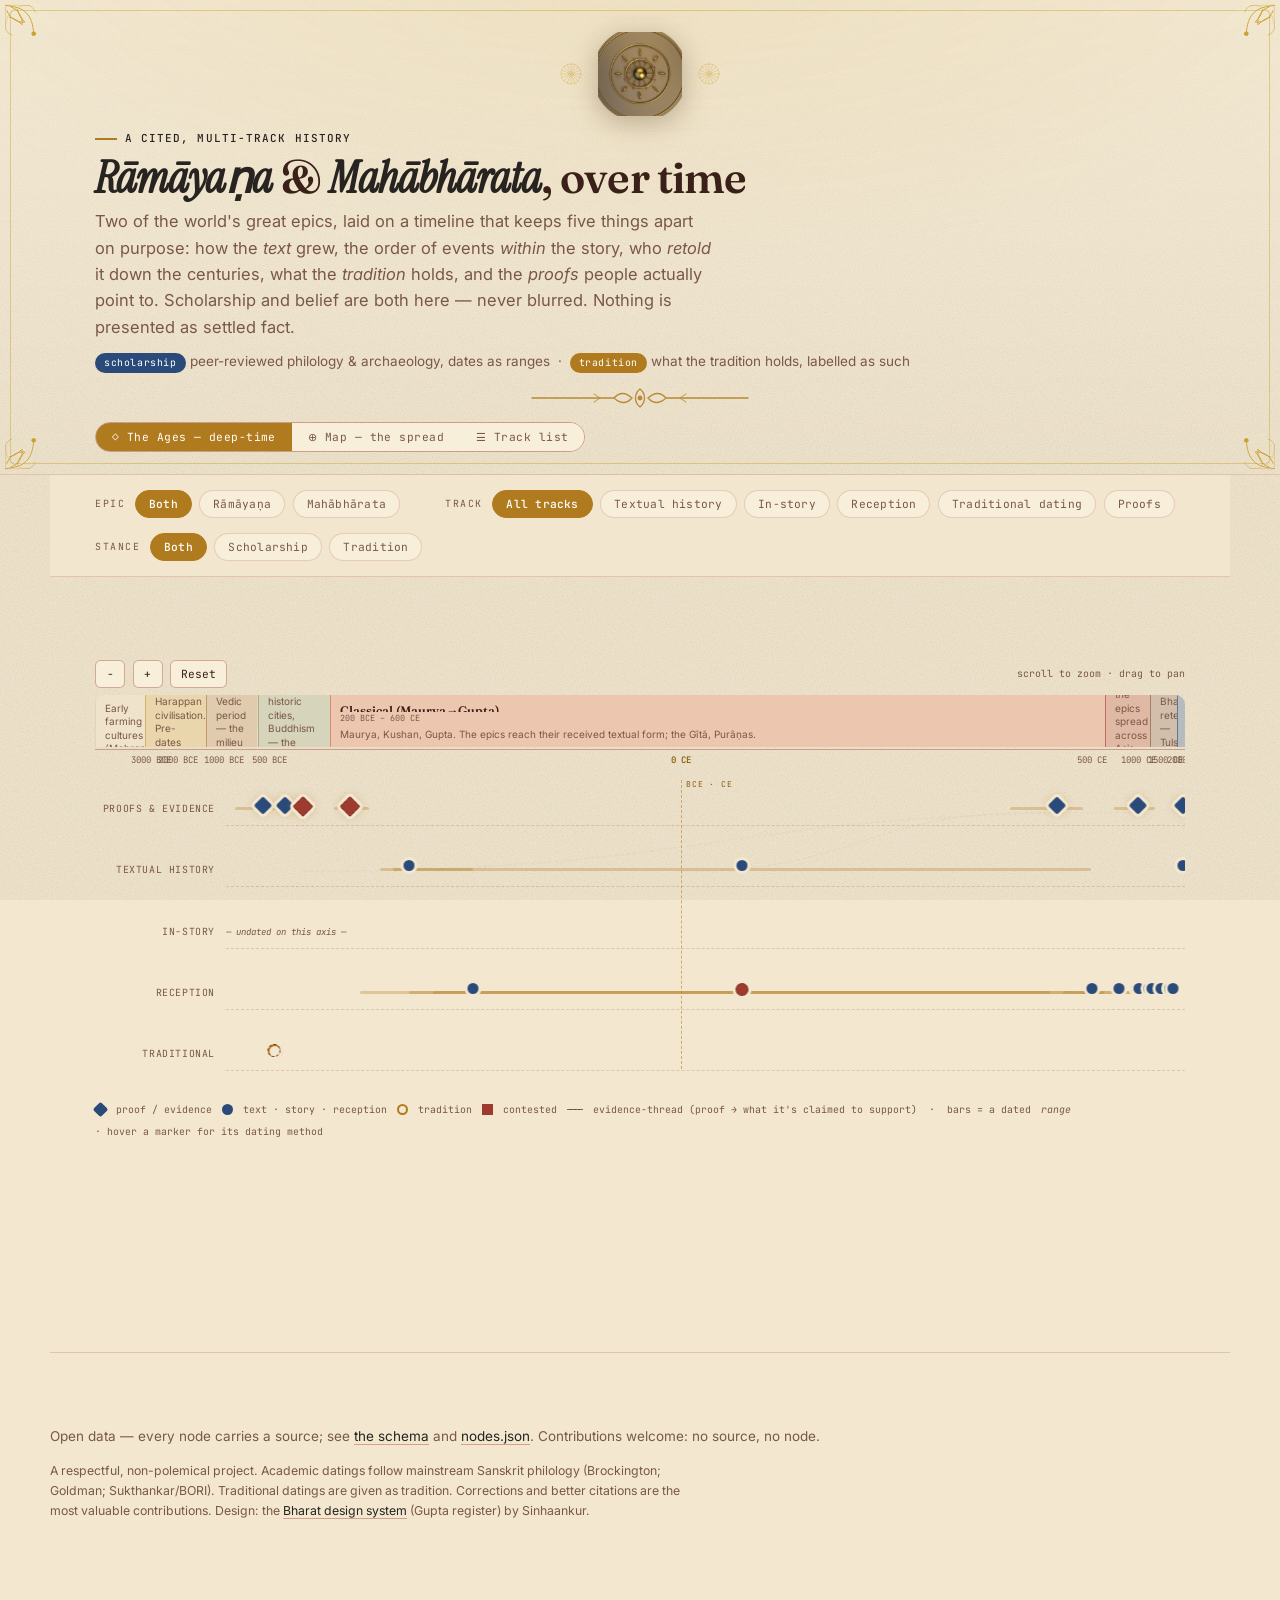
==== index.html @ f84c59c1 "Add the geographic map — the spread across Asia (3rd view) A pure-SVG map (no tiles) of South & SE A" ====
<!doctype html>
<html lang="en" class="theme-gupta theme-light">
<head>
  <meta charset="utf-8" />
  <meta name="viewport" content="width=device-width, initial-scale=1" />
  <title>Rāmāyaṇa &amp; Mahābhārata — a cited timeline</title>
  <meta name="description" content="A multi-track, sourced timeline of the Rāmāyaṇa and Mahābhārata: textual history, in-story chronology, reception over time, traditional dating, and proofs — with scholarship and tradition kept distinct." />
  <link rel="icon" href="public/favicon.svg" type="image/svg+xml" />
  <link rel="preconnect" href="https://fonts.googleapis.com" />
  <link rel="preconnect" href="https://fonts.gstatic.com" crossorigin />
  <link href="https://fonts.googleapis.com/css2?family=Fraunces:opsz,wght@9..144,400;9..144,500;9..144,600&family=Instrument+Serif:ital@0;1&family=Inter:wght@400;500;600&family=JetBrains+Mono:wght@400;500&display=swap" rel="stylesheet" />
  <!-- Bharat design system (styles.css) + the Gupta register (theme-gupta.css).
       Author: Sinhaankur. The same house system used across the Bharat atlas —
       reused here so the epics timeline shares one design language. -->
  <link rel="stylesheet" href="design/bharat-styles.css" />
  <link rel="stylesheet" href="design/theme-gupta.css" />
  <link rel="stylesheet" href="src/epics.css" />
</head>
<body>
  <header class="ed-hero illum">
    <div class="ed-page">
      <div class="hero-crown" id="hero-crown"><!-- lotus + chakra ornament, mounted by JS --></div>
      <p class="ed-kicker">A cited, multi-track history</p>
      <h1 class="ed-h1"><em>Rāmāyaṇa</em> &amp; <em>Mahābhārata</em>, over time</h1>
      <p class="ed-lede">
        Two of the world's great epics, laid on a timeline that keeps five things
        apart on purpose: how the <em>text</em> grew, the order of events <em>within</em>
        the story, who <em>retold</em> it down the centuries, what the <em>tradition</em>
        holds, and the <em>proofs</em> people actually point to. Scholarship and belief
        are both here — never blurred. Nothing is presented as settled fact.
      </p>
      <p class="honesty-legend">
        <span class="chip chip-scholarship">scholarship</span> peer-reviewed philology &amp; archaeology, dates as ranges
        &nbsp;·&nbsp;
        <span class="chip chip-tradition">tradition</span> what the tradition holds, labelled as such
      </p>
      <div class="view-toggle" role="group" aria-label="View">
        <button data-view="map" class="is-on">◇ The Ages — deep-time</button>
        <button data-view="geo">⊕ Map — the spread</button>
        <button data-view="list">☰ Track list</button>
      </div>
    </div>
  </header>

  <nav class="controls ed-page" aria-label="Filters">
    <div class="control-group" role="group" aria-label="Epic">
      <span class="control-label">Epic</span>
      <button class="filter is-on" data-filter="epic" data-value="all">Both</button>
      <button class="filter" data-filter="epic" data-value="ramayana">Rāmāyaṇa</button>
      <button class="filter" data-filter="epic" data-value="mahabharata">Mahābhārata</button>
    </div>
    <div class="control-group" role="group" aria-label="Track">
      <span class="control-label">Track</span>
      <button class="filter is-on" data-filter="track" data-value="all">All tracks</button>
      <button class="filter" data-filter="track" data-value="text">Textual history</button>
      <button class="filter" data-filter="track" data-value="story">In-story</button>
      <button class="filter" data-filter="track" data-value="reception">Reception</button>
      <button class="filter" data-filter="track" data-value="tradition">Traditional dating</button>
      <button class="filter" data-filter="track" data-value="proof">Proofs</button>
    </div>
    <div class="control-group" role="group" aria-label="Stance">
      <span class="control-label">Stance</span>
      <button class="filter is-on" data-filter="stance" data-value="all">Both</button>
      <button class="filter" data-filter="stance" data-value="scholarship">Scholarship</button>
      <button class="filter" data-filter="stance" data-value="tradition">Tradition</button>
    </div>
  </nav>

  <main id="timeline" class="ed-page" aria-live="polite"><!-- rendered by app.js --></main>

  <footer class="foot ed-page">
    <p>
      Open data — every node carries a source; see
      <a href="data/SCHEMA.md">the schema</a> and
      <a href="data/nodes.json">nodes.json</a>. Contributions welcome: no source, no node.
    </p>
    <p class="fine">
      A respectful, non-polemical project. Academic datings follow mainstream Sanskrit
      philology (Brockington; Goldman; Sukthankar/BORI). Traditional datings are given
      as tradition. Corrections and better citations are the most valuable contributions.
      Design: the <a href="https://github.com/sinhaankur/bharat">Bharat design system</a>
      (Gupta register) by Sinhaankur.
    </p>
  </footer>

  <div id="sheet" class="sheet" hidden aria-modal="true" role="dialog"></div>
  <div id="scrim" class="scrim" hidden></div>

  <script type="module" src="src/app.js"></script>
</body>
</html>
---- design/bharat-styles.css ----
@import url('https://fonts.googleapis.com/css2?family=Inter:wght@300;400;500;600;700&family=JetBrains+Mono:wght@400;500&family=Fraunces:opsz,wght@9..144,300;9..144,400;9..144,500;9..144,600&family=Instrument+Serif:ital@0;1&family=Rozha+One&family=Karla:wght@400;600;700&family=Noto+Sans+Gurmukhi&family=Noto+Sans+Gujarati&family=Noto+Sans+Oriya&display=swap');

/* Bharati Inspired — our own OFL display face (build_bharati_font.py).
   Bharati-INSPIRED original design (monoline, no shirorekha headline bar);
   NOT the IIT Madras Bharati glyphs. Use via the .bharati utility class. */
@font-face {
  font-family: "Bharati Inspired";
  src: url("assets/fonts/BharatiInspired-Regular.woff2") format("woff2"),
       url("assets/fonts/BharatiInspired-Regular.ttf") format("truetype");
  font-weight: 400;
  font-style: normal;
  font-display: swap;
}
.bharati { font-family: "Bharati Inspired", var(--font-sans, sans-serif); letter-spacing: 0.01em; }

/* Noto self-hosted Indic fonts — bundle_noto_fonts.py · all SIL OFL 1.1.
   So Brahmi/Grantha/Devanagari/… specimen lines always render (no tofu). */
@font-face { font-family:"Noto Sans Brahmi"; src:url("assets/fonts/noto/NotoSansBrahmi-Regular.woff2") format("woff2"); font-display:swap; }
@font-face { font-family:"Noto Sans Grantha"; src:url("assets/fonts/noto/NotoSansGrantha-Regular.woff2") format("woff2"); font-display:swap; }
@font-face { font-family:"Noto Sans Devanagari"; src:url("assets/fonts/noto/NotoSansDevanagari-Regular.woff2") format("woff2"); font-display:swap; }
@font-face { font-family:"Noto Sans Tamil"; src:url("assets/fonts/noto/NotoSansTamil-Regular.woff2") format("woff2"); font-display:swap; }
@font-face { font-family:"Noto Sans Telugu"; src:url("assets/fonts/noto/NotoSansTelugu-Regular.woff2") format("woff2"); font-display:swap; }
@font-face { font-family:"Noto Sans Kannada"; src:url("assets/fonts/noto/NotoSansKannada-Regular.woff2") format("woff2"); font-display:swap; }
@font-face { font-family:"Noto Sans Malayalam"; src:url("assets/fonts/noto/NotoSansMalayalam-Regular.woff2") format("woff2"); font-display:swap; }
@font-face { font-family:"Noto Sans Bengali"; src:url("assets/fonts/noto/NotoSansBengali-Regular.woff2") format("woff2"); font-display:swap; }
@font-face { font-family:"Noto Sans Gujarati"; src:url("assets/fonts/noto/NotoSansGujarati-Regular.woff2") format("woff2"); font-display:swap; }
@font-face { font-family:"Noto Sans Gurmukhi"; src:url("assets/fonts/noto/NotoSansGurmukhi-Regular.woff2") format("woff2"); font-display:swap; }
@font-face { font-family:"Noto Sans Oriya"; src:url("assets/fonts/noto/NotoSansOriya-Regular.woff2") format("woff2"); font-display:swap; }
@font-face { font-family:"Noto Sans Sinhala"; src:url("assets/fonts/noto/NotoSansSinhala-Regular.woff2") format("woff2"); font-display:swap; }
@font-face { font-family:"Noto Sans Meetei Mayek"; src:url("assets/fonts/noto/NotoSansMeeteiMayek-Regular.woff2") format("woff2"); font-display:swap; }
@font-face { font-family:"Noto Sans Ol Chiki"; src:url("assets/fonts/noto/NotoSansOlChiki-Regular.woff2") format("woff2"); font-display:swap; }
.f-brahmi { font-family:"Noto Sans Brahmi", sans-serif; }
.f-grantha { font-family:"Noto Sans Grantha", sans-serif; }
.f-devanagari { font-family:"Noto Sans Devanagari", sans-serif; }
.f-tamil { font-family:"Noto Sans Tamil", sans-serif; }
.f-telugu { font-family:"Noto Sans Telugu", sans-serif; }
.f-kannada { font-family:"Noto Sans Kannada", sans-serif; }
.f-malayalam { font-family:"Noto Sans Malayalam", sans-serif; }
.f-bengali { font-family:"Noto Sans Bengali", sans-serif; }
.f-gujarati { font-family:"Noto Sans Gujarati", sans-serif; }
.f-gurmukhi { font-family:"Noto Sans Gurmukhi", sans-serif; }
.f-odia { font-family:"Noto Sans Oriya", sans-serif; }
.f-sinhala { font-family:"Noto Sans Sinhala", sans-serif; }
.f-meitei { font-family:"Noto Sans Meetei Mayek", sans-serif; }
.f-olchiki { font-family:"Noto Sans Ol Chiki", sans-serif; }

* { box-sizing: border-box; }
[hidden] { display: none !important; }

/* ============================================================
   INK & CRIMSON — Bharat Atlas editorial brand (light theme).
   Bold newsroom look: near-black ink + a confident crimson accent
   on white. Every page reads from these tokens, so the whole site
   re-skins from this one block.
     primary  #16151a  near-black ink (headlines, brand, wordmark)
     accent   #d33a2c  crimson        (links, CTAs, emphasis)
     paper    white · panels warm-grey
   ============================================================ */
:root {
  /* ────────────────────────────────────────────────────────────────
     BHARAT — aligned to sinhaankur.com's design framework.
     Warm off-white paper, amber-gold accent, serif-forward (Fraunces),
     Inter body, JetBrains mono. Gold reads as turmeric/marigold here —
     an Indian warmth that IS the personal brand. Ink is the voice; gold
     is the accent. Every page re-skins from these tokens.
     ──────────────────────────────────────────────────────────────── */
  --brand:            #262320;   /* warm near-black ink — headlines, links, brand voice */
  --brand-ink:        #0a0a0a;   /* near-black for hovers */
  --brand-tint:       #ece8e0;   /* pale ink wash (panels) */
  --accent:           #cc8900;   /* amber-gold (turmeric) — CTAs, emphasis, links, live */
  --accent-ink:       #a06b00;   /* deep amber — hovers */
  --accent-tint:      #f7ecd2;   /* pale gold wash */

  /* warm neutrals (light) — sinhaankur.com paper */
  --background:       #f6f5f1;   /* warm off-white paper */
  --foreground:       #1a1917;   /* near-black ink */
  --muted:            #ece9e2;   /* warm panel fill */
  --muted-foreground: #6b665e;   /* muted warm grey text */
  --border:           #d6d0cb;   /* warm hairline */
  --border-strong:    #c3bcb2;
  --card:             #fbfaf7;   /* card paper — a touch lighter than bg */
  --surface:          #fbfaf7;   /* warm near-white for chips/menus/overlays */
  --surface-2:        #efece5;   /* second surface — hover rows, wells */

  /* semantic (kept for existing pages) */
  --warm:     var(--accent);
  --positive: #00bb7f;           /* emerald (from sinhaankur.com chart-2) */
  --pop:      var(--accent);
  --indigo:   #1447e6;           /* blue-dye — secondary hue (sinhaankur chart-1) */
  --gold:     var(--accent);     /* gold IS the accent now */

  --radius: 0.625rem;
  --radius-sm: 0.375rem;
  --radius-lg: 0.875rem;
  --radius-full: 999px;

  /* type — matches sinhaankur.com: Fraunces display · Inter body · JetBrains mono */
  --font-sans: 'Inter', 'Segoe UI', system-ui, -apple-system, sans-serif;
  --font-mono: 'JetBrains Mono', ui-monospace, SFMono-Regular, Menlo, monospace;
  --font-display: 'Fraunces', 'Instrument Serif', Georgia, serif;
  --font-italic: 'Instrument Serif', Georgia, serif;
  --font-serif: 'Instrument Serif', 'Fraunces', Georgia, serif;   /* alias used by newer pages */

  /* ── TYPE SCALE — one rhythm for the whole site (Vox-style, ~1.2 ratio) ──
     Use these instead of ad-hoc px. Fluid where it helps. */
  --fs-3xs: 0.66rem;    /*  ~10.5px — mono micro-labels, eyebrows        */
  --fs-2xs: 0.75rem;    /*  ~12px   — small mono labels, meta            */
  --fs-xs:  0.82rem;    /*  ~13px   — captions, fine print               */
  --fs-sm:  0.9rem;     /*  ~14px   — secondary body, card text          */
  --fs-base:1rem;       /*  ~16px   — body                               */
  --fs-md:  1.125rem;   /*  ~18px   — lede / large body                  */
  --fs-lg:  1.375rem;   /*  ~22px   — card & block headings              */
  --fs-xl:  clamp(1.5rem, 3vw, 2rem);      /* section headings (h2)      */
  --fs-2xl: clamp(1.9rem, 4.4vw, 2.8rem);  /* page headings (h1)         */
  --fs-3xl: clamp(2.4rem, 6vw, 4rem);      /* hero display               */

  /* ── SPACING SCALE — 4px base, consistent rhythm ── */
  --sp-1: 0.25rem; --sp-2: 0.5rem; --sp-3: 0.75rem; --sp-4: 1rem;
  --sp-5: 1.5rem;  --sp-6: 2rem;   --sp-8: 3rem;    --sp-10: 4rem;  --sp-12: 6rem;

  /* ── ELEVATION — one shadow ladder (replaces ad-hoc box-shadows) ── */
  --shadow-xs: 0 1px 2px rgba(22,21,26,0.06);
  --shadow-sm: 0 2px 8px rgba(22,21,26,0.06);
  --shadow-md: 0 8px 24px -8px rgba(22,21,26,0.18);
  --shadow-lg: 0 18px 44px -20px rgba(22,21,26,0.30);
  --shadow-xl: 0 30px 70px -30px rgba(22,21,26,0.40);
  --ring: 0 0 0 3px var(--accent-tint);       /* focus / active ring */

  --pad-x: 1.5rem;
  --measure: 42rem;              /* comfortable reading measure */
}
@media (min-width: 768px) { :root { --pad-x: 3rem; } }

/* ── Consistent focus-visible ring site-wide (accessibility + polish) ── */
:where(a, button, input, select, textarea, [tabindex]):focus-visible {
  outline: 2px solid var(--accent); outline-offset: 2px; border-radius: var(--radius-sm);
}

html, body {
  margin: 0; padding: 0;
  background: var(--background);
  color: var(--foreground);
  font-family: var(--font-sans);
  font-size: 15px;
  line-height: 1.6;
  -webkit-font-smoothing: antialiased;
  -moz-osx-font-smoothing: grayscale;
}
a { color: var(--brand); text-decoration: none; border-bottom: 1px solid var(--border-strong); transition: color 0.15s, border-color 0.15s; }
a:hover { color: var(--brand-ink); border-color: var(--brand); }

.mono { font-family: var(--font-mono); }
.display {
  font-family: var(--font-display);
  font-weight: 400;
  line-height: 1.1;
  letter-spacing: -0.01em;
}
.display em { font-family: var(--font-italic); font-style: italic; }
.eyebrow {
  font-family: var(--font-mono);
  font-size: 10.5px;
  letter-spacing: 0.08em;
  text-transform: uppercase;
  color: var(--muted-foreground);
}

/* ═══════════ INDIC CHROME (site-nav.js header + footer) ═══════════
   The global header + footer wear the Indic skin faithful to atlas-app's
   SiteHeader/SiteFooter (handoff Atlas Header/Footer.dc.html): stone header,
   vermilion accent, gold seal-ring, dark-brown footer with an 8-script band.
   These --chrome-* tokens are LOCAL to the chrome so the map/page body keeps its
   own amber-gold theme; only the header + footer read them. */
:root {
  --chrome-ground:  #ece3cd;   /* stone header ground */
  --chrome-surface: #f6f0e1;   /* menus / hover wells */
  --chrome-ink:     #2a2018;   /* ink text */
  --chrome-muted:   #6b5c48;   /* muted */
  --chrome-line:    #3a2c1e;   /* 2px rule */
  --chrome-hair:    rgba(58,44,30,.28);
  --chrome-accent:  #cc8900;   /* HOUSE GOLD (Atomic Design System) — CTA, active, hover */
  --chrome-accent-600: #a06b00;
  --chrome-band:    #cc8900;   /* house gold — seal-ring + footer accent */
  --chrome-foot:    #38221a;   /* dark-brown footer ground */
  --chrome-foot-tx: #f0e6d0;   /* footer cream text */
  --chrome-ui:      'Karla', system-ui, -apple-system, sans-serif;
  --chrome-display: 'Rozha One', 'Fraunces', Georgia, serif;
  --chrome-mono:    var(--font-mono);
}

#nav {
  position: sticky; top: 0; z-index: 1000;
  background: var(--chrome-ground);
  border-bottom: 2px solid var(--chrome-line);
  font-family: var(--chrome-ui);
}
.snav-bar {
  display: flex; align-items: center; gap: 26px;
  padding: 9px var(--pad-x);
}
/* ── brand: seal-ring + Bharat. lockup ── */
.brand { display: flex; align-items: center; gap: 11px; text-decoration: none; color: var(--chrome-ink); }
.bha-seal { flex: none; color: var(--chrome-ink); overflow: visible; }
/* grand seal: engraved sunburst rays + a ring that wakes on hover */
.bha-seal .bha-rays { transform-origin: 50px 50px; transition: opacity .5s ease; opacity: .9; }
.bha-seal .bha-ring { transform-origin: 50px 50px; transition: transform 1.1s cubic-bezier(.22,.61,.36,1); }
.brand:hover .bha-seal .bha-ring, .sfoot-brand:hover .bha-seal .bha-ring { transform: rotate(30deg); }
.brand:hover .bha-seal .bha-rays, .sfoot-brand:hover .bha-seal .bha-rays { opacity: 1; }
.brand-lockup { display: flex; flex-direction: column; line-height: 1; }
.brand-word {
  font-family: var(--chrome-display); font-size: 22px; font-weight: 400;
  letter-spacing: 0; color: var(--chrome-ink); line-height: 1;
}
.brand-stop { color: var(--chrome-band); }
.brand-tag { font-family: var(--chrome-ui); font-size: 8.5px; letter-spacing: 0.22em; color: var(--chrome-band); margin-top: 4px; }
.brand:hover .brand-word { color: var(--chrome-accent); }

/* ───────── grouped nav (site-nav.js) ───────── */
.snav-groups { display: flex; gap: 20px; align-items: center; }
.snav-group { position: relative; }
.snav-top {
  background: transparent; border: none; cursor: pointer;
  font-family: var(--chrome-ui); font-size: 14.5px; font-weight: 600; letter-spacing: 0;
  color: var(--chrome-ink); padding: 6px 0; border-bottom: 3px solid transparent;
  display: inline-flex; align-items: center; gap: 6px;
}
.snav-top:hover { color: var(--chrome-accent); }
.snav-group.is-current .snav-top { color: var(--chrome-accent); border-bottom-color: var(--chrome-band); }
.snav-ico-sec { color: var(--chrome-band); flex: none; margin-right: 2px; vertical-align: -2px; }
.snav-top:hover .snav-ico-sec, .snav-group.is-current .snav-ico-sec { color: var(--chrome-accent); }
.snav-caret { font-size: 8px; opacity: 0.55; }
.snav-menu {
  position: absolute; top: 100%; left: 0; min-width: 244px;
  background: var(--chrome-surface); border: 1.5px solid var(--chrome-line);
  border-radius: 0; padding: 0.35rem; margin-top: 9px;
  display: none; flex-direction: column; gap: 1px; z-index: 1100;
  box-shadow: 6px 6px 0 rgba(42,32,24,.18);
}
.snav-group:hover .snav-menu, .snav-group.open .snav-menu { display: flex; }
/* #nav-scoped so these always beat html.theme-dark a (the page ships theme-dark) */
#nav .snav-menu a {
  font-family: var(--chrome-ui); font-size: 13.5px; letter-spacing: 0;
  color: var(--chrome-ink); text-decoration: none; padding: 0.5rem 0.65rem;
  border-radius: 0; border: none; display: flex; align-items: flex-start; gap: 0.6rem;
}
#nav .snav-menu a .snav-t { display: block; color: var(--chrome-ink); }
#nav .snav-menu a:hover { color: var(--chrome-accent); background: color-mix(in srgb, var(--chrome-band) 16%, transparent); }
#nav .snav-menu a:hover .snav-t { color: var(--chrome-accent); }
.snav-ico { flex: none; width: 1.25em; text-align: center; font-size: 14px; line-height: 1.35; opacity: 0.85; }
#nav .snav-menu a:not(.snav-has-hint) .snav-ico { opacity: 0.45; }
.snav-body { display: flex; flex-direction: column; gap: 1px; min-width: 0; }
#nav .snav-menu a.snav-cur { background: color-mix(in srgb, var(--chrome-accent) 12%, transparent); box-shadow: inset 3px 0 0 var(--chrome-accent); }
#nav .snav-menu a.snav-cur .snav-t { color: var(--chrome-accent); font-weight: 600; }
.snav-ext { font-size: 0.85em; opacity: 0.6; }
#nav .snav-menu a .snav-hint { font-size: 10.5px; color: var(--chrome-muted); letter-spacing: 0.01em; line-height: 1.35; }
#nav .snav-menu a:hover .snav-hint { color: var(--chrome-ink); }
#nav .snav-front .snav-t { color: var(--chrome-accent); font-weight: 700; }

/* ── L3 nested nav (items with children[]) ── */
#nav .snav-sub { display: flex; flex-direction: column; }
#nav .snav-sublist { display: flex; flex-direction: column; margin: 2px 0 4px 0;
  border-left: 1px solid color-mix(in srgb, var(--chrome-accent) 32%, transparent); margin-left: 22px; }
#nav .snav-sublist a { padding-top: 5px; padding-bottom: 5px; }
#nav .snav-sublist a .snav-t { font-size: 12.5px; }
#nav .snav-sublist .snav-ico { display: none; }        /* L3 rows are text-forward */
#nav .snav-menu a.snav-has-kids { font-weight: 600; }

/* ── actions: search field + CTA ── */
.snav-actions { display: flex; align-items: center; gap: 14px; margin-left: auto; }
.snav-search {
  display: flex; align-items: center; gap: 10px; cursor: pointer;
  border: 1.5px solid var(--chrome-hair); background: transparent; color: var(--chrome-muted);
  padding: 8px 12px; font: 400 12.5px var(--chrome-ui); border-radius: 0; min-width: 170px;
}
.snav-search:hover { border-color: var(--chrome-ink); color: var(--chrome-ink); }
.snav-search-label { white-space: nowrap; }
.snav-search-key { margin-left: auto; border: 1px solid var(--chrome-hair); padding: 0 5px; font: 400 10.5px var(--chrome-mono); }
.snav-cta {
  display: inline-block; background: var(--chrome-accent); color: var(--chrome-surface);
  padding: 10px 18px; font: 600 14px var(--chrome-ui); text-decoration: none; border-radius: 0;
  transition: background .16s ease, transform .12s cubic-bezier(.2,.7,.2,1), box-shadow .16s ease;
}
.snav-cta:hover { background: var(--chrome-accent-600); color: var(--chrome-surface); transform: translateY(-1px); box-shadow: 3px 4px 0 rgba(42,32,24,.25); }
.snav-cta:active { transform: translateY(1px); box-shadow: none; }
.sfoot-sub { transition: transform .12s cubic-bezier(.2,.7,.2,1), box-shadow .16s ease; }
.sfoot-sub:hover { transform: translateY(-1px); box-shadow: 3px 4px 0 rgba(0,0,0,.3); }
.sfoot-sub:active { transform: translateY(1px); box-shadow: none; }
html[data-reduce-motion="1"] .snav-cta:hover, html[data-reduce-motion="1"] .sfoot-sub:hover { transform: none; box-shadow: none; }

.snav-burger { display: none; background: transparent; border: 1.5px solid var(--chrome-ink); color: var(--chrome-ink); width: 40px; height: 40px; font-size: 18px; cursor: pointer; border-radius: 0; }

@media (max-width: 900px) {
  .snav-burger { display: block; order: 3; }
  .brand { order: 1; margin-right: auto; }
  .snav-search-label, .snav-search-key { display: none; }
  .snav-search { min-width: 40px; padding: 8px 10px; }
  .snav-groups { order: 4; display: none; position: absolute; top: 100%; left: 0; right: 0;
    max-height: calc(100vh - 56px); overflow-y: auto;
    background: var(--chrome-surface); border-bottom: 2px solid var(--chrome-line);
    flex-direction: column; align-items: stretch; gap: 0; padding: 0.25rem var(--pad-x) 1rem; }
  .snav.snav-open .snav-groups { display: flex; }
  .snav-group { width: 100%; border-bottom: 1px solid var(--chrome-hair); }
  .snav-group:last-child { border-bottom: 0; }
  .snav-top { width: 100%; text-align: left; display: flex; justify-content: space-between; align-items: center;
    padding: 0.85rem 0.4rem; font-size: 15px; border-bottom: 0; }
  .snav-top .snav-caret { transition: transform 0.15s ease; }
  .snav-group.open .snav-top .snav-caret { transform: rotate(180deg); }
  .snav-group.is-current .snav-top { box-shadow: inset 3px 0 0 var(--chrome-band); }
  .snav-menu { position: static; display: none; border: none; box-shadow: none; padding: 0 0 0.5rem 0.6rem; margin: 0; background: transparent; }
  .snav-group.open .snav-menu { display: flex; }
  .snav-group:hover .snav-menu { display: none; }
  .snav-menu a { padding: 0.6rem 0.5rem; }
}

/* ───────── Indic footer (site-nav.js) ───────── */
#sfoot { margin-top: 4rem; background: var(--chrome-foot); color: var(--chrome-foot-tx); font-family: var(--chrome-ui); }
#sfoot a { color: var(--chrome-foot-tx); text-decoration: none; }
#sfoot a:hover { color: var(--chrome-band); }
.sfoot-news { max-width: 1240px; margin: 0 auto; padding: 34px var(--pad-x); display: flex; align-items: center; justify-content: space-between; gap: 24px; flex-wrap: wrap; border-bottom: 1px solid color-mix(in srgb, var(--chrome-band) 35%, transparent); }
.sfoot-news-t { font-family: var(--chrome-display); font-size: 24px; margin: 0; color: var(--chrome-foot-tx); }
.sfoot-news-s { font-size: 13px; color: rgba(240,230,208,.65); margin: 6px 0 0; max-width: 52ch; }
.sfoot-news-form { display: flex; }
.sfoot-input { background: transparent; border: 1.5px solid rgba(240,230,208,.4); color: var(--chrome-foot-tx); padding: 11px 14px; font: 400 14px var(--chrome-ui); min-width: 210px; outline: none; border-radius: 0; }
.sfoot-sub { background: var(--chrome-band); color: #2a1610; border: 0; padding: 11px 20px; font: 700 14px var(--chrome-ui); cursor: pointer; border-radius: 0; }
.sfoot-cols { max-width: 1240px; margin: 0 auto; padding: 40px var(--pad-x) 46px; display: grid; grid-template-columns: 1.4fr repeat(3, 1fr); gap: 38px 30px; }
@media (max-width: 760px) { .sfoot-cols { grid-template-columns: 1fr 1fr; } }
.sfoot-mark { display: inline-flex; align-items: center; gap: 11px; }
.sfoot-brand .bha-seal { color: var(--chrome-foot-tx); }
.sfoot-brand .brand-word { color: var(--chrome-foot-tx); }
.sfoot-credo-p { font-style: italic; font-size: 13.5px; color: rgba(240,230,208,.75); margin: 16px 0 0; }
.sfoot-social { display: flex; gap: 16px; margin-top: 14px; font-size: 12.5px; }
.sfoot-col { display: flex; flex-direction: column; gap: 9px; }
.sfoot-h { display: inline-flex; align-items: center; gap: 8px; font-family: var(--chrome-ui); font-size: 10.5px; letter-spacing: 0.14em; text-transform: uppercase; color: var(--chrome-band); border-bottom: 1px solid color-mix(in srgb, var(--chrome-band) 40%, transparent); padding-bottom: 9px; margin-bottom: 8px; }
.sfoot-h-ico { color: var(--chrome-band); flex: none; }
.sfoot-col { gap: 2px; }
.sfoot-link { display: inline-flex; align-items: center; gap: 9px; font-size: 14px; line-height: 1; padding: 6px 8px 6px 0; border-radius: 0; transition: color .14s ease, transform .12s cubic-bezier(.2,.7,.2,1); }
.sfoot-link:hover { transform: translateX(3px); }
.sfoot-lico { flex: none; color: color-mix(in srgb, var(--chrome-foot-tx) 55%, var(--chrome-band)); opacity: .8; transition: color .14s ease, opacity .14s ease; }
.sfoot-link:hover .sfoot-lico { color: var(--chrome-band); opacity: 1; }
.sfoot-saw { height: 10px; background-image: conic-gradient(from 135deg at 50% 0%, color-mix(in srgb, var(--chrome-band) 55%, transparent) 0deg 90deg, transparent 90deg 360deg); background-size: 14px 10px; background-repeat: repeat-x; }
.sfoot-base { max-width: 1240px; margin: 0 auto; padding: 16px var(--pad-x) 22px; display: flex; align-items: center; justify-content: space-between; gap: 16px; flex-wrap: wrap; font-size: 12.5px; color: rgba(240,230,208,.6); border-top: 1px solid color-mix(in srgb, var(--chrome-band) 30%, transparent); }
.sfoot-scripts { font-size: 15px; letter-spacing: 0.4em; color: rgba(240,230,208,.8);
  font-family: 'Noto Sans Devanagari','Noto Sans Bengali','Noto Sans Gurmukhi','Noto Sans Gujarati','Noto Sans Oriya','Noto Sans Telugu','Noto Sans Kannada','Noto Sans Malayalam', var(--chrome-ui), sans-serif; }
.sfoot-credo { font-size: 10.5px; letter-spacing: 0.12em; color: var(--chrome-band); }

/* ───────── News-bubble map layer ───────── */
.news-toggle-ctl { margin: 8px; }
.news-toggle-btn {
  background: oklch(0.975 0.006 80 / 0.92); color: var(--foreground);
  border: 1px solid var(--border-strong); border-radius: var(--radius-sm);
  font-family: var(--font-mono); font-size: 11px; letter-spacing: 0.03em;
  padding: 0.4rem 0.7rem; cursor: pointer; backdrop-filter: blur(8px);
}
.news-toggle-btn:hover { border-color: var(--foreground); }
.news-toggle-btn.on { background: var(--warm); color: oklch(0.97 0 0); border-color: transparent; font-weight: 600; }
.news-bubble { animation: bubblePulse 2.6s ease-in-out infinite; }
.news-bubble--flag { animation: bubblePulse 1.6s ease-in-out infinite; }
@keyframes bubblePulse { 0%,100% { opacity: 0.85; } 50% { opacity: 0.45; } }
.news-bubble-tip {
  background: var(--surface); color: var(--foreground);
  border: 1px solid var(--border-strong); border-radius: var(--radius-sm);
  font-family: var(--font-sans); font-size: 11px; line-height: 1.4; padding: 6px 9px;
}
.news-bubble-tip b { color: oklch(0.48 0.150 78); }
.leaflet-tooltip.news-bubble-tip::before { display: none; }

/* Hazard & zoning pins — annotate the map with pinned CRZ/unsafe/flood/channel data */
.haz-divicon { background: none; border: none; }
.haz-pin {
  width: 26px; height: 26px; display: flex; align-items: center; justify-content: center;
  font-size: 14px; line-height: 1; border-radius: 50%;
  background: color-mix(in oklch, var(--hc) 30%, oklch(0.14 0.01 250)); color: #fff;
  border: 2px solid var(--hc); box-shadow: 0 1px 6px oklch(0 0 0 / 0.55);
  cursor: pointer; position: relative;
}
.haz-pin:hover { transform: scale(1.15); transition: transform .12s; }
/* "built where water returns" pins pulse gently so the developer-on-floodplain story stands out */
.haz-pin--enc { background: color-mix(in oklch, var(--hc) 45%, oklch(0.14 0.01 250)); animation: hazEncPulse 2.4s ease-in-out infinite; }
@keyframes hazEncPulse { 0%,100% { box-shadow: 0 1px 6px oklch(0 0 0 / 0.55); } 50% { box-shadow: 0 1px 6px oklch(0 0 0 / 0.55), 0 0 0 5px oklch(0.66 0.20 32 / 0.22); } }
.haz-pin-n {
  position: absolute; top: -5px; right: -5px; min-width: 13px; height: 13px; padding: 0 2px;
  border-radius: 999px; background: var(--hc); color: #0c0c0c;
  font-family: var(--font-mono); font-size: 8.5px; font-weight: 700;
  display: flex; align-items: center; justify-content: center; box-sizing: border-box;
}
.haz-tip {
  background: oklch(0.15 0.01 250); color: var(--foreground);
  border: 1px solid var(--border-strong); border-radius: var(--radius-sm);
  font-family: var(--font-sans); font-size: 11px; line-height: 1.5; padding: 6px 9px; max-width: 260px;
}
.haz-tip b { color: var(--foreground); }
.leaflet-tooltip.haz-tip::before { display: none; }
.mlp-dim { color: var(--muted-foreground); font-size: 8.5px; }

.country-pick {
  display: inline-flex; align-items: center; margin-left: 0.6rem;
  background: oklch(0.97 0 0); border: 1px solid var(--border-strong);
  border-radius: 999px; padding: 0 0.25rem;
}
.country-pick select {
  background: transparent; color: var(--foreground); border: none; outline: none;
  font-family: var(--font-mono); font-size: 11px; letter-spacing: 0.03em;
  padding: 4px 6px 4px 10px; cursor: pointer; appearance: none;
  -webkit-appearance: none; -moz-appearance: none;
  padding-right: 1.6rem;
  background-image: url("data:image/svg+xml;utf8,<svg xmlns='http://www.w3.org/2000/svg' width='10' height='10' viewBox='0 0 10 10'><path d='M2 3.5l3 3 3-3' stroke='%23b3b3b3' stroke-width='1.2' fill='none' stroke-linecap='round'/></svg>");
  background-repeat: no-repeat; background-position: right 0.5rem center;
}
.country-pick select option { background: var(--surface); color: var(--foreground); }
.country-pick:hover { border-color: var(--foreground); }

/* ─────── India fiscal section — single-screen ─────── */
.india-fullbleed {
  background: oklch(1 0 0);
  max-width: none;
  padding: 0;
  margin: 0;
  width: 100%;
}
.india-shell {
  display: grid;
  grid-template-columns: minmax(0, 1.7fr) minmax(360px, 0.95fr);
  height: calc(100vh - 56px);
  min-height: 720px;
  width: 100%;
  transition: grid-template-columns 0.28s ease;
}
/* EMBED MODE (inside the hero app's ?embed=1 panel): no site header, so use the full
   viewport height and drop the 720px floor. On a narrow panel, stack the map over its
   side-panel (single column) so the map fills the width and its tiles load properly. */
html.embed-mode body { margin: 0; }
html.embed-mode .india-shell { height: 100vh; min-height: 0; }
@media (max-width: 760px) {
  html.embed-mode .india-shell { grid-template-columns: 1fr; grid-template-rows: 62vh auto; }
}
/* Immersive "India in pixels" mode — panel collapses, map goes near-full-width. */
.india-shell.map-expanded { grid-template-columns: 1fr 0fr; }
.india-shell.map-expanded .india-side-panel { opacity: 0; pointer-events: none; padding: 0; border: 0; }
@media (max-width: 980px) {
  .india-shell { grid-template-columns: 1fr; height: auto; min-height: 0; }
  .india-shell.map-expanded { grid-template-columns: 1fr; }
}

.india-map-side {
  position: relative;
  height: 100%;
  min-height: 0;
  padding: 0;                 /* full-bleed map (Worldmonitor-style) */
  background: oklch(1 0 0);
}
@media (max-width: 980px) {
  .india-map-side { padding: 0; height: 62vh; min-height: 460px; }
}

.india-side-panel {
  height: 100%;
  min-height: 0;
  overflow-y: auto;
  overflow-x: hidden;
  padding: 1.15rem 1.15rem 1.25rem;
  border-left: 1px solid var(--border);
  /* translucent glass panel floating over the map edge */
  background: oklch(0.11 0.004 250 / 0.82);
  backdrop-filter: blur(10px);
  display: flex;
  flex-direction: column;
  gap: 0.85rem;
}
@media (max-width: 980px) {
  .india-side-panel { height: auto; overflow: visible; border-left: none; border-top: 1px solid var(--border); background: oklch(1 0 0); backdrop-filter: none; }
}

.india-side-header {
  flex: 0 0 auto;
  display: flex;
  justify-content: space-between;
  align-items: flex-start;
  gap: 1rem;
}
.india-side-header .eyebrow { margin-bottom: 0.3rem; }
.india-display {
  font-size: clamp(1.25rem, 1.8vw, 1.6rem);
  line-height: 1.15;
  margin: 0 0 0.4rem;
}
.india-side-sub {
  font-size: 12px;
  line-height: 1.5;
  color: var(--muted-foreground);
  margin: 0;
  max-width: 460px;
}
.india-ref-link {
  font-family: var(--font-mono);
  font-size: 10.5px;
  letter-spacing: 0.04em;
  text-transform: uppercase;
  color: var(--muted-foreground);
  text-decoration: none;
  padding: 4px 10px;
  border: 1px solid var(--border-strong);
  border-radius: 999px;
  white-space: nowrap;
  flex: 0 0 auto;
}
.india-ref-link:hover { color: var(--foreground); border-color: var(--foreground); }

.india-controls {
  flex: 0 0 auto;
  display: flex;
  flex-direction: column;
  gap: 0.55rem;
  padding: 0.75rem;
  background: var(--surface);
  border: 1px solid var(--border);
  border-radius: var(--radius-lg);
}
.india-view-group { display: flex; gap: 4px; flex-wrap: wrap; }
.ind-btn {
  font-family: var(--font-mono);
  font-size: 11px;
  letter-spacing: 0.04em;
  text-transform: uppercase;
  padding: 6px 12px;
  border: 1px solid var(--border-strong);
  background: transparent;
  color: var(--muted-foreground);
  border-radius: 999px;
  cursor: pointer;
  transition: background 0.12s ease, color 0.12s ease, border-color 0.12s ease;
}
.ind-btn:hover { color: var(--foreground); border-color: var(--muted-foreground); }
/* Active layer button carries the warm accent (matching the map's active-layer badge
   + the "map is colouring by" panel) so the eye locks onto what's currently shown. */
.ind-btn.active { background: var(--warm); color: oklch(0.97 0 0); border-color: var(--warm); font-weight: 600; box-shadow: 0 0 0 3px oklch(0.82 0.16 78 / 0.18); }

.india-year-group {
  display: flex;
  align-items: center;
  gap: 0.75rem;
  flex: 1;
}
.india-year-label {
  font-size: 10.5px;
  letter-spacing: 0.05em;
  text-transform: uppercase;
  color: var(--muted-foreground);
}
.india-year-value {
  font-size: 13px;
  color: var(--foreground);
  min-width: 48px;
  text-align: right;
}
#india-year {
  flex: 1;
  -webkit-appearance: none;
  appearance: none;
  height: 4px;
  background: var(--border-strong);
  border-radius: 999px;
  outline: none;
  cursor: pointer;
}
#india-year::-webkit-slider-thumb {
  -webkit-appearance: none;
  appearance: none;
  width: 16px; height: 16px;
  border-radius: 50%;
  background: var(--foreground);
  border: 2px solid var(--surface);
  cursor: pointer;
  box-shadow: 0 1px 3px rgba(0,0,0,0.5);
}
#india-year::-moz-range-thumb {
  width: 14px; height: 14px;
  border-radius: 50%;
  background: var(--foreground);
  border: 2px solid var(--surface);
  cursor: pointer;
}

.india-fc-strip {
  display: grid;
  grid-template-columns: 1fr 5fr 4fr;
  gap: 2px;
  height: 6px;
  margin: 0.35rem 0 1.1rem;   /* extra bottom margin to make room for labels below */
  border-radius: 4px;
  overflow: visible;
  position: relative;
}
.india-fc-strip .fc-seg { position: relative; border-radius: 2px; }
.india-fc-strip .fc-seg .fc-label {
  position: absolute;
  top: 9px;        /* below the strip, not above the slider */
  left: 0;
  right: 0;
  text-align: center;
  font-family: var(--font-mono);
  font-size: 9px;
  color: var(--muted-foreground);
  letter-spacing: 0.03em;
  white-space: nowrap;
  overflow: hidden;
  text-overflow: ellipsis;
  pointer-events: none;
}
.india-fc-strip .fc-seg.fc-13 { background: oklch(0.32 0.02 240); }
.india-fc-strip .fc-seg.fc-14 { background: oklch(0.45 0.13 250); }
.india-fc-strip .fc-seg.fc-15 { background: oklch(0.55 0.18 30); }
.india-fc-strip .fc-marker {
  position: absolute;
  top: -3px; bottom: -3px;
  width: 2px;
  background: var(--foreground);
  border-radius: 2px;
  transition: left 0.15s ease;
  pointer-events: none;
  z-index: 2;
}

#india-map-wrap {
  position: relative;
  height: 100%;
  border-radius: 0;              /* full-bleed */
  overflow: hidden;
  border: none;
  background: var(--surface);
}
#india-map { height: 100%; width: 100%; background: oklch(1 0 0); }
.leaflet-control-attribution { background: oklch(0.97 0 0 / 0.7) !important; color: var(--muted-foreground) !important; font-size: 9.5px !important; padding: 2px 6px !important; }
.leaflet-control-attribution a { color: var(--muted-foreground) !important; }
.leaflet-control-zoom a {
  background: oklch(0.97 0 0) !important;
  color: var(--foreground) !important;
  border: 1px solid var(--border) !important;
}
/* basemap layer control (dark theme) */
.leaflet-control-layers {
  background: oklch(0.975 0.006 80 / 0.95) !important;
  border: 1px solid var(--border-strong) !important;
  color: var(--foreground) !important;
  border-radius: var(--radius-sm) !important;
  font-family: var(--font-mono) !important; font-size: 11px !important;
}
.leaflet-control-layers-toggle { background-color: oklch(0.97 0 0) !important; border: 1px solid var(--border) !important; }
.leaflet-control-layers label { color: var(--foreground) !important; margin: 2px 0 !important; }
.leaflet-control-layers-separator { border-top: 1px solid var(--border) !important; }
/* ── Unified LAYERS panel (top-left of the map) ───────────────────────────── */
.mlp {
  position: absolute; top: 12px; left: 12px; z-index: 600;
  background: oklch(0.15 0.005 240 / 0.94); border: 1px solid var(--border-strong);
  border-radius: var(--radius); padding: 9px 11px; width: 238px; max-width: 66vw;
  backdrop-filter: blur(4px); box-shadow: 0 4px 18px oklch(0 0 0 / 0.4);
  font-size: 11px; color: var(--foreground); max-height: 82%; overflow-y: auto;
}
.mlp-toggle {
  background: oklch(0.16 0.005 240 / 0.94); color: var(--foreground);
  border: 1px solid var(--border-strong); border-radius: var(--radius);
  font-family: var(--font-mono); font-size: 11px; padding: 5px 10px; cursor: pointer;
  backdrop-filter: blur(4px);
}
.mlp-toggle:hover { border-color: var(--warm); }
.mlp-head { display: flex; align-items: center; justify-content: space-between; margin-bottom: 4px; }
.mlp-title { font-family: var(--font-mono); font-size: 10px; letter-spacing: 0.1em; text-transform: uppercase; color: oklch(0.48 0.120 78); }
.mlp-collapse { background: none; border: none; color: var(--muted-foreground); cursor: pointer; font-size: 12px; line-height: 1; padding: 2px 4px; }
.mlp-collapse:hover { color: var(--foreground); }
.mlp-sec-h { font-family: var(--font-mono); font-size: 8.5px; letter-spacing: 0.08em; text-transform: uppercase; color: var(--muted-foreground); margin: 8px 0 4px; }
.mlp-bases, .mlp-data, .mlp-facets { display: flex; flex-wrap: wrap; gap: 3px; }
.mlp-presets { display: flex; flex-wrap: wrap; gap: 4px; }
.mlp-preset {
  font-family: var(--font-mono); font-size: 9.5px; padding: 3px 8px; border-radius: 999px;
  border: 1px solid var(--border); background: oklch(0.22 0.01 250); color: var(--foreground);
  cursor: pointer; transition: border-color .12s, background .12s, color .12s;
}
.mlp-preset:hover { border-color: var(--border-strong); }
.mlp-preset.on { background: oklch(0.66 0.16 250 / 0.25); border-color: oklch(0.66 0.16 250); color: oklch(0.48 0.100 250); }
.mlp-base, .mlp-data-btn, .mlp-facet {
  font-family: var(--font-mono); font-size: 9.5px; padding: 3px 7px; border-radius: 5px;
  border: 1px solid var(--border); background: oklch(0.97 0 0); color: var(--foreground);
  cursor: pointer; transition: border-color .12s, background .12s, color .12s;
}
.mlp-base:hover, .mlp-data-btn:hover, .mlp-facet:hover { border-color: var(--border-strong); }
.mlp-base.on, .mlp-data-btn.on { background: oklch(0.78 0.16 70 / 0.2); border-color: oklch(0.48 0.160 70); color: oklch(0.48 0.150 76); }
.mlp-facet { font-size: 9px; padding: 2px 6px; border-radius: 999px; }
.mlp-facet.on { background: oklch(0.72 0.13 200 / 0.22); border-color: oklch(0.48 0.130 200); color: oklch(0.48 0.110 200); }
.mlp-facets { margin-top: 5px; }
.mlp-check { display: flex; align-items: center; gap: 6px; font-size: 10.5px; color: var(--foreground); margin: 3px 0; cursor: pointer; }
.mlp-check input { accent-color: oklch(0.74 0.16 70); }
.mlp-check input:disabled { opacity: 0.4; }
.mlp-check:has(input:disabled) { color: var(--muted-foreground); cursor: not-allowed; }
/* Colour-strength dial — one slider scaling every data-colour fill vs the basemap */
.mlp-alpha { display: flex; align-items: center; gap: 6px; font-family: var(--font-mono); font-size: 9.5px; color: var(--muted-foreground); margin: 5px 0 2px; cursor: pointer; }
.mlp-alpha input { flex: 1; min-width: 60px; accent-color: oklch(0.74 0.16 70); }
.mlp-alpha #mlp-alpha-val { color: var(--foreground); min-width: 3.5ch; text-align: right; }
.mlp-legend { display: flex; flex-wrap: wrap; gap: 3px 8px; margin-top: 6px; padding-top: 5px; border-top: 1px dashed var(--border); }
.mlp-leg { display: flex; align-items: center; gap: 4px; font-size: 9.5px; color: var(--muted-foreground); font-family: var(--font-mono); }
.mlp-chip { width: 11px; height: 11px; border-radius: 3px; display: inline-block; }
.mlp-chip-flag { background: oklch(0.65 0.22 25); }
.mlp-leg-note { font-size: 9px; color: var(--muted-foreground); font-style: italic; }
/* Continuous gradient legend — matches the smooth choropleth (not fake chips). */
.mlp-grad-wrap { flex-basis: 100%; margin-top: 2px; }
.mlp-grad { display: block; height: 9px; border-radius: 3px; border: 1px solid oklch(1 0 0 / 0.12); }
.mlp-grad-ends { display: flex; justify-content: space-between; font-family: var(--font-mono); font-size: 8.5px; color: var(--muted-foreground); margin-top: 2px; }
.mlp-hint { font-size: 9.5px; color: var(--muted-foreground); line-height: 1.45; margin-top: 6px; padding-top: 5px; border-top: 1px dashed var(--border); }
.mlp-elev-legend { margin: 0 0 4px 22px; }
.mlp-elev-bar { height: 8px; border-radius: 3px; border: 1px solid var(--border); }
.mlp-elev-ticks { display: flex; justify-content: space-between; font-family: var(--font-mono); font-size: 8px; color: var(--muted-foreground); margin-top: 1px; }
.mlp-tip { font-size: 9px; line-height: 1.4; color: oklch(0.48 0.100 78); background: oklch(0.3 0.08 78 / 0.18); border-radius: 4px; padding: 3px 6px; margin: 2px 0 4px 22px; }
.mlp-tip b { color: oklch(0.48 0.120 78); }
.mlp-base { white-space: nowrap; }
.mlp-hd-add {
  margin-top: 4px; width: 100%; cursor: pointer; text-align: left;
  background: oklch(0.22 0.03 250 / 0.5); color: oklch(0.48 0.090 230);
  border: 1px dashed oklch(0.5 0.08 240 / 0.7); border-radius: 4px;
  padding: 3px 7px; font-family: var(--font-mono); font-size: 9px; letter-spacing: 0.02em;
}
.mlp-hd-add:hover { border-color: var(--warm); color: oklch(0.48 0.130 210); }
.mlp-live { font-family: var(--font-mono); font-size: 8px; color: oklch(0.48 0.200 25); letter-spacing: 0.05em; animation: mlp-pulse 2s ease-in-out infinite; }
@keyframes mlp-pulse { 0%,100% { opacity: 1; } 50% { opacity: 0.4; } }
.mlp-wx-time { font-family: var(--font-mono); font-size: 8px; color: var(--muted-foreground); margin-left: auto; }
.mlp-check { justify-content: flex-start; }
.map-home-btn {
  background: oklch(0.16 0.005 240 / 0.94); color: var(--foreground);
  border: 1px solid var(--border-strong); border-radius: 5px;
  font-family: var(--font-mono); font-size: 11px; padding: 5px 9px; cursor: pointer;
  backdrop-filter: blur(4px); box-shadow: 0 2px 8px oklch(0 0 0 / 0.4);
}
.map-home-btn:hover { border-color: var(--warm); color: oklch(0.48 0.150 78); }
/* Deep-zoom honesty note — bottom-centre when past the source's real resolution */
.deep-zoom-note {
  position: absolute; bottom: 62px; left: 50%; transform: translateX(-50%);
  z-index: 500; display: none; pointer-events: none;
  background: oklch(0.16 0.03 60 / 0.92); color: oklch(0.48 0.110 78);
  border: 1px solid oklch(0.5 0.12 70 / 0.6); border-radius: 999px;
  padding: 4px 12px; font-family: var(--font-mono); font-size: 10px;
  backdrop-filter: blur(4px); max-width: 90vw; text-align: center;
}

/* "Now showing" active-layer badge — top-centre, below the search box. Always tells
   the user which layer is colouring the map (CRZ / flood / zoning / money…). */
.active-layer-badge {
  position: absolute; top: 54px; left: 50%; transform: translateX(-50%);
  z-index: 620; cursor: pointer; display: flex; align-items: center; gap: 6px;
  background: oklch(0.16 0.01 250 / 0.92); border: 1px solid var(--border-strong);
  border-radius: 999px; padding: 3px 12px; backdrop-filter: blur(5px);
  font-size: 11px; color: var(--foreground); box-shadow: 0 2px 10px oklch(0 0 0 / 0.35);
  max-width: 82vw; white-space: nowrap; overflow: hidden; text-overflow: ellipsis;
  transition: border-color .15s, color .15s;
}
.active-layer-badge:hover { border-color: var(--warm); }
.active-layer-badge .alb-dot { width: 7px; height: 7px; border-radius: 50%; background: oklch(0.82 0.16 78); flex: none; box-shadow: 0 0 6px oklch(0.82 0.16 78 / 0.8); }
.active-layer-badge .alb-txt { overflow: hidden; text-overflow: ellipsis; }
@media (max-width: 640px) { .active-layer-badge { top: 46px; font-size: 10px; padding: 2px 9px; } }

/* Zoom-level + approximate-scale readout, bottom-centre (above the deep-zoom note) */
.zoom-readout {
  position: absolute; bottom: 12px; left: 50%; transform: translateX(-50%);
  z-index: 500; pointer-events: none; display: flex; align-items: center; gap: 9px;
  background: oklch(0.15 0.01 240 / 0.9); border: 1px solid var(--border-strong);
  border-radius: 999px; padding: 3px 11px; backdrop-filter: blur(4px);
  font-family: var(--font-mono); font-size: 10px; color: var(--muted-foreground);
}
.zoom-readout .zr-scale { display: flex; flex-direction: column; align-items: center; gap: 1px; }
.zoom-readout .zr-bar {
  display: block; height: 3px; min-width: 18px;
  background: oklch(0.82 0.02 240); border-radius: 2px;
  border-left: 1px solid oklch(0.82 0.02 240); border-right: 1px solid oklch(0.82 0.02 240);
  transition: width .15s ease;
}
.zoom-readout .zr-scale-lbl { font-size: 9px; color: var(--foreground); letter-spacing: 0.02em; }
.zoom-readout .zr-z { color: oklch(0.45 0.02 240); }
.zoom-readout .zr-z--past { color: oklch(0.48 0.130 70); }   /* upscaled past native */
@media (max-width: 640px) { .zoom-readout { bottom: 8px; } .deep-zoom-note { bottom: 56px; } }

/* Map query — cross-India facet filter (top-right of the map) */
.map-query { position: absolute; top: 54px; right: 12px; z-index: 615; font-size: 11px; width: min(280px, 76vw); }
.map-query.collapsed { width: auto; }
.map-query .mq-toggle { cursor: pointer; background: oklch(0.16 0.01 250 / 0.94); color: var(--foreground); border: 1px solid var(--border-strong); border-radius: 999px; padding: 5px 12px; font-size: 11px; backdrop-filter: blur(4px); box-shadow: 0 2px 10px oklch(0 0 0 / 0.4); }
.map-query .mq-toggle:hover { border-color: var(--warm); }
.map-query:not(.collapsed) { background: oklch(0.13 0.008 250 / 0.96); border: 1px solid var(--border-strong); border-radius: 10px; padding: 9px 10px; backdrop-filter: blur(8px); box-shadow: 0 6px 24px oklch(0 0 0 / 0.55); max-height: min(76vh, 620px); overflow-y: auto; }
.mq-head { display: flex; align-items: center; margin-bottom: 6px; }
.mq-title { font-weight: 600; color: var(--foreground); }
.mq-x { margin-left: auto; background: none; border: 1px solid var(--border-strong); border-radius: 5px; color: var(--muted-foreground); width: 22px; height: 20px; font-size: 10px; cursor: pointer; }
.mq-x:hover { color: var(--foreground); border-color: var(--warm); }
.mq-mode { display: flex; align-items: center; gap: 5px; margin-bottom: 8px; }
.mq-mode-btn { background: transparent; color: var(--muted-foreground); border: 1px solid var(--border-strong); border-radius: 999px; padding: 2px 10px; font-family: var(--font-mono); font-size: 10px; cursor: pointer; }
.mq-mode-btn.on { background: var(--warm); color: oklch(0.97 0 0); border-color: var(--warm); font-weight: 600; }
.mq-clear { margin-left: auto; background: none; border: none; color: oklch(0.48 0.160 30); font-size: 10px; cursor: pointer; text-decoration: underline; }
.mq-share { background: none; border: 1px solid var(--border-strong); border-radius: 999px; color: var(--muted-foreground); font-size: 9.5px; padding: 1px 8px; cursor: pointer; }
.mq-share:hover { color: var(--foreground); border-color: var(--warm); }
.mq-group { margin-bottom: 6px; }
.mq-group-h { font-family: var(--font-mono); font-size: 8px; text-transform: uppercase; letter-spacing: 0.06em; color: var(--muted-foreground); margin-bottom: 2px; }
.mq-facet { display: flex; align-items: center; gap: 5px; font-size: 11px; padding: 2px 3px; border-radius: 4px; cursor: pointer; color: var(--foreground); }
.mq-facet:hover { background: oklch(0.22 0.02 250); }
.mq-facet.on { background: oklch(0.30 0.06 78 / 0.22); }
.mq-facet .mq-n { margin-left: auto; font-family: var(--font-mono); font-size: 9px; color: var(--muted-foreground); }
.mq-result-h { font-size: 11px; color: var(--muted-foreground); border-top: 1px solid var(--border); padding-top: 6px; margin-top: 4px; }
.mq-result-h b { color: oklch(0.48 0.150 78); }
.mq-results { margin-top: 5px; }
.mq-empty { font-size: 10px; color: var(--muted-foreground); font-style: italic; line-height: 1.5; }
.mq-state { margin-bottom: 5px; }
.mq-state-h { font-size: 10px; font-weight: 600; color: oklch(0.48 0.060 230); }
.mq-state-n { font-family: var(--font-mono); font-size: 8.5px; color: var(--muted-foreground); }
.mq-res { display: flex; align-items: center; gap: 6px; padding: 2px 4px 2px 8px; cursor: pointer; border-radius: 4px; }
.mq-res:hover { background: oklch(0.24 0.02 250); }
.mq-res-dn { font-size: 11px; color: var(--foreground); }
.mq-res-meta { margin-left: auto; font-family: var(--font-mono); font-size: 9px; color: var(--muted-foreground); }
.mq-cov { font-weight: 600; }
.mq-marker { animation: bubblePulse 2.4s ease-in-out infinite; }
@media (max-width: 640px) { .map-query { top: 46px; right: 8px; } }

/* Query hint badge — shown over a drilled state when the query matches districts there */
.query-hint-badge {
  position: absolute; bottom: 44px; left: 50%; transform: translateX(-50%); z-index: 560;
  background: oklch(0.30 0.08 90 / 0.92); color: oklch(0.48 0.120 95); pointer-events: none;
  border: 1px solid oklch(0.6 0.14 90 / 0.7); border-radius: 999px; padding: 4px 13px;
  font-size: 11px; backdrop-filter: blur(4px); display: flex; align-items: center; gap: 6px;
}
.query-hint-badge .qhb-dot { width: 7px; height: 7px; border-radius: 50%; background: oklch(0.90 0.17 90); box-shadow: 0 0 6px oklch(0.90 0.17 90); }

/* Time scrubber — "change over the years" slider (bottom-right of the map) */
.time-scrubber { position: absolute; right: 12px; bottom: 12px; z-index: 610; font-size: 11px; }
.time-scrubber .ts-toggle {
  display: none; cursor: pointer; background: oklch(0.16 0.01 250 / 0.94); color: var(--foreground);
  border: 1px solid var(--border-strong); border-radius: 999px; padding: 5px 12px;
  font-size: 11px; backdrop-filter: blur(4px); box-shadow: 0 2px 10px oklch(0 0 0 / 0.4);
}
.time-scrubber .ts-toggle:hover { border-color: var(--warm); }
.time-scrubber.collapsed .ts-toggle { display: block; }
.time-scrubber.collapsed .ts-body { display: none; }
.time-scrubber .ts-body {
  width: min(340px, 74vw); background: oklch(0.14 0.008 250 / 0.95); backdrop-filter: blur(7px);
  border: 1px solid var(--border-strong); border-radius: 10px; padding: 9px 11px;
  box-shadow: 0 6px 22px oklch(0 0 0 / 0.5);
}
.time-scrubber .ts-head { display: flex; align-items: center; gap: 8px; margin-bottom: 6px; }
.time-scrubber .ts-title { font-weight: 600; color: var(--foreground); }
.time-scrubber .ts-year { font-family: var(--font-mono); font-size: 13px; color: oklch(0.48 0.150 78); margin-left: auto; }
.time-scrubber .ts-play, .time-scrubber .ts-close {
  cursor: pointer; background: none; border: 1px solid var(--border-strong); border-radius: 5px;
  color: var(--muted-foreground); width: 22px; height: 20px; font-size: 10px; padding: 0;
}
.time-scrubber .ts-play:hover, .time-scrubber .ts-close:hover { color: var(--foreground); border-color: var(--warm); }
.time-scrubber #ts-range { width: 100%; accent-color: oklch(0.78 0.16 78); margin: 2px 0; }
.time-scrubber .ts-caption { font-size: 10.5px; line-height: 1.5; color: var(--muted-foreground); margin-top: 4px; min-height: 1.5em; }
.time-scrubber .ts-caption b { color: var(--foreground); }
.time-scrubber .ts-delta.down { color: oklch(0.48 0.190 30); font-weight: 700; }
.time-scrubber .ts-delta.up { color: oklch(0.48 0.150 150); font-weight: 700; }
.time-scrubber .ts-since { opacity: 0.7; }
.ts-pulse { animation: bubblePulse 2.4s ease-in-out infinite; }
@media (max-width: 640px) { .time-scrubber { bottom: 44px; right: 8px; } }

/* On-map search — jump to a place to view its topography/vulnerability */
#map-search {
  position: absolute; top: 12px; left: 50%; transform: translateX(-50%);
  z-index: 650; width: min(420px, 60vw);
}
#map-search-input {
  width: 100%; box-sizing: border-box;
  background: oklch(0.15 0.005 240 / 0.94); color: var(--foreground);
  border: 1px solid var(--border-strong); border-radius: 999px;
  padding: 8px 15px; font-size: 12.5px; backdrop-filter: blur(6px);
  box-shadow: 0 3px 14px oklch(0 0 0 / 0.4);
}
#map-search-input:focus { outline: none; border-color: var(--warm); }
#map-search-input::placeholder { color: var(--muted-foreground); }
#map-search-results {
  margin-top: 5px; background: oklch(0.14 0.005 240 / 0.97); backdrop-filter: blur(8px);
  border: 1px solid var(--border-strong); border-radius: 10px; overflow: hidden;
  max-height: 46vh; overflow-y: auto; box-shadow: 0 6px 22px oklch(0 0 0 / 0.5);
}
.msr-item {
  display: flex; align-items: baseline; gap: 8px; padding: 7px 13px; cursor: pointer;
  border-bottom: 1px solid var(--border); font-size: 12.5px;
}
.msr-item:last-child { border-bottom: none; }
.msr-item:hover, .msr-item.sel { background: oklch(0.2 0.02 250); }
.msr-kind { font-family: var(--font-mono); font-size: 8px; letter-spacing: 0.05em; text-transform: uppercase; padding: 1px 6px; border-radius: 999px; border: 1px solid currentColor; white-space: nowrap; }
.msr-kind.k-state { color: oklch(0.48 0.140 285); } .msr-kind.k-district { color: oklch(0.48 0.150 78); }
.msr-name { color: var(--foreground); font-weight: 600; }
.msr-ctx { color: var(--muted-foreground); font-family: var(--font-mono); font-size: 10px; margin-left: auto; }
.msr-vuln { font-family: var(--font-mono); font-size: 9px; }
.msr-empty { padding: 10px 13px; color: var(--muted-foreground); font-size: 12px; }
@media (max-width: 640px) { #map-search { width: 74vw; top: 8px; } }

/* Expand-map (immersive) toggle — top-right of the map */
#map-expand-btn {
  position: absolute; top: 12px; right: 12px; z-index: 600;
  width: 34px; height: 34px; border-radius: 6px; cursor: pointer;
  background: oklch(0.16 0.005 240 / 0.94); color: var(--foreground);
  border: 1px solid var(--border-strong); font-size: 15px; line-height: 1;
  backdrop-filter: blur(4px); box-shadow: 0 2px 8px oklch(0 0 0 / 0.4);
  transition: border-color .15s, color .15s, background .15s;
}
#map-expand-btn:hover { border-color: var(--warm); color: oklch(0.48 0.150 78); }
.india-shell.map-expanded #map-expand-btn { color: oklch(0.48 0.150 78); border-color: var(--warm); }
/* the "View as" format switcher (2D map / globe / terrain) is a shared module —
   see view-switch.js, which injects #vsw + its own styles on the three view pages. */
@media (max-width: 640px) { .mlp { width: 168px; top: 8px; left: 8px; padding: 6px 7px; } }

/* metres-above-sea-level readout, bottom-left of the map */
.msl-readout {
  position: absolute; bottom: 12px; left: 12px; z-index: 500;
  background: oklch(0.15 0.01 240 / 0.92); border: 1px solid var(--border-strong);
  border-radius: var(--radius-sm); padding: 4px 9px;
  font-family: var(--font-mono); font-size: 11px; color: var(--muted-foreground);
  pointer-events: none; backdrop-filter: blur(3px); max-width: 92vw;
}
.msl-readout b { color: oklch(0.48 0.130 150); font-weight: 600; }
.msl-ico { opacity: 0.8; margin-right: 2px; }
.msl-src { font-size: 8.5px; opacity: 0.6; margin-left: 3px; }
.msl-gap { font-style: italic; opacity: 0.7; }
/* sub-district (taluk/tehsil) tooltip */
.subdistrict-tip {
  background: oklch(0.15 0.01 200 / 0.95) !important; color: oklch(0.48 0.060 200) !important;
  border: 1px solid oklch(0.55 0.1 200) !important; border-radius: 3px !important;
  font-family: var(--font-mono) !important; font-size: 10px !important; padding: 2px 6px !important;
}
.subdistrict-tip::before { border-top-color: oklch(0.55 0.1 200) !important; }

#india-map-readout {
  position: absolute;
  top: 14px; left: 14px;
  transition: opacity .2s;
  background: oklch(0.975 0.006 80 / 0.92);
  backdrop-filter: blur(10px);
  border: 1px solid var(--border);
  border-radius: var(--radius-sm);
  padding: 0.6rem 0.85rem;
  z-index: 500;
  min-width: 200px;
  max-width: 260px;
  pointer-events: none;
}
/* First-visit onboarding nudge — a small, dismissible hint that invites you into the map. */
.onboard-nudge {
  position: absolute; left: 50%; bottom: 26px; transform: translate(-50%, 14px) scale(0.96);
  z-index: 600; display: flex; align-items: flex-start; gap: 0.7rem;
  max-width: min(92vw, 380px); padding: 0.8rem 0.9rem 0.8rem 1rem;
  background: oklch(0.17 0.02 250 / 0.96); backdrop-filter: blur(12px);
  border: 1px solid var(--warm); border-radius: var(--radius);
  box-shadow: 0 10px 34px oklch(0 0 0 / 0.55);
  opacity: 0; pointer-events: auto;
  transition: opacity .35s ease, transform .45s cubic-bezier(.2,.9,.3,1.3);   /* slight overshoot on entrance */
}
.onboard-nudge.show {
  opacity: 1; transform: translate(-50%, 0) scale(1);
  animation: onboardBreathe 3.2s ease-in-out 0.6s infinite;   /* gentle glow so it stays alive */
}
.onboard-nudge.leaving { opacity: 0; transform: translate(-50%, 10px) scale(0.96); animation: none; }
@keyframes onboardBreathe {
  0%, 100% { box-shadow: 0 10px 34px oklch(0 0 0 / 0.55), 0 0 0 0 oklch(0.8 0.14 75 / 0); }
  50%      { box-shadow: 0 10px 34px oklch(0 0 0 / 0.55), 0 0 22px 1px oklch(0.8 0.14 75 / 0.28); }
}

/* the 👆 does a real "tap" — press down, then a ripple radiates from the fingertip */
.onboard-ic { position: relative; font-size: 1.5rem; line-height: 1.2; transform-origin: 70% 30%;
  animation: onboardTap 2.2s cubic-bezier(.36,.07,.19,.97) infinite; }
.onboard-ic::after {
  content: ""; position: absolute; left: 58%; top: 22%; width: 8px; height: 8px;
  border-radius: 50%; border: 2px solid oklch(0.82 0.15 75); transform: translate(-50%, -50%) scale(0);
  animation: onboardRipple 2.2s ease-out infinite;
}
@keyframes onboardTap {
  0%, 55%, 100% { transform: translateY(0) rotate(0); }
  32%           { transform: translateY(3px) rotate(-8deg); }   /* the press */
  42%           { transform: translateY(0) rotate(0); }         /* release */
}
@keyframes onboardRipple {
  0%, 30%  { transform: translate(-50%, -50%) scale(0); opacity: 0.9; }
  32%      { transform: translate(-50%, -50%) scale(0.4); opacity: 0.9; }   /* fires on the press */
  60%      { transform: translate(-50%, -50%) scale(3.2); opacity: 0; }
  100%     { transform: translate(-50%, -50%) scale(3.2); opacity: 0; }
}

.onboard-body { font-size: 0.86rem; line-height: 1.45; color: var(--muted-foreground); }
.onboard-body b { display: block; color: var(--foreground); font-size: 0.92rem; margin-bottom: 2px; }
.onboard-x {
  position: absolute; top: 4px; right: 6px; background: none; border: none;
  color: var(--muted-foreground); font-size: 16px; line-height: 1; cursor: pointer; padding: 2px 5px;
}
.onboard-x:hover { color: var(--foreground); }
@media (max-width: 640px) { .onboard-nudge { bottom: 16px; } }
/* respect users who ask for less motion — keep it visible, drop the looping animation */
@media (prefers-reduced-motion: reduce) {
  .onboard-nudge, .onboard-nudge.show { animation: none; transition: opacity .3s; transform: translate(-50%, 0); }
  .onboard-ic, .onboard-ic::after { animation: none; }
}
.readout-label {
  font-family: var(--font-mono);
  font-size: 9.5px;
  letter-spacing: 0.08em;
  text-transform: uppercase;
  color: var(--muted-foreground);
  margin-bottom: 2px;
}
/* On phones there's no hover — hide the idle "Hover a state" prompt so it doesn't
   clutter the first paint over the search bar; it appears once a state is tapped. */
@media (max-width: 720px) {
  #india-map-readout[data-idle] { opacity: 0; pointer-events: none; }
}
.readout-name {
  font-family: var(--font-sans);
  font-size: 14px;
  font-weight: 500;
  color: var(--foreground);
  letter-spacing: -0.01em;
  margin-bottom: 2px;
}
.readout-value {
  font-family: var(--font-mono);
  font-size: 13px;
  color: oklch(0.48 0.160 70);
  letter-spacing: 0.02em;
}

#india-map-legend {
  position: absolute;
  bottom: 14px; left: 14px; right: 14px;
  background: oklch(0.975 0.006 80 / 0.92);
  backdrop-filter: blur(10px);
  border: 1px solid var(--border);
  border-radius: var(--radius-sm);
  padding: 0.55rem 0.85rem;
  z-index: 500;
  max-width: 520px;
}
.india-legend-title {
  font-size: 10.5px;
  letter-spacing: 0.06em;
  text-transform: uppercase;
  color: var(--muted-foreground);
  margin-bottom: 6px;
}
.india-legend-bar {
  height: 8px;
  border-radius: 2px;
  background: var(--border-strong);
  overflow: hidden;
}
.india-legend-grad { display: block; width: 100%; height: 100%; }
.india-legend-ticks {
  display: flex;
  justify-content: space-between;
  font-size: 10px;
  color: var(--muted-foreground);
  margin-top: 4px;
}
.india-legend-foot {
  font-size: 9.5px;
  color: var(--muted-foreground);
  opacity: 0.7;
  margin-top: 6px;
  letter-spacing: 0.03em;
}

.india-state-path {
  stroke: oklch(0.975 0.006 80 / 0.22);
  stroke-width: 0.5;
  transition: stroke-width 0.1s ease, stroke 0.1s ease;
  cursor: pointer;
}
.india-state-path.hover, .india-state-path.selected {
  stroke: var(--foreground);
  stroke-width: 1.6;
}
.india-state-path.no-data { fill: oklch(0.94 0 0); cursor: default; }

.india-main { flex: 1 1 auto; min-height: 0; display: flex; flex-direction: column; }
.india-detail {
  background: var(--card);
  border: 1px solid var(--border);
  border-radius: var(--radius-lg);
  padding: 1rem 1.1rem;
  height: 100%;
  min-height: 0;
  overflow-y: auto;
  scrollbar-width: thin;
  scrollbar-color: var(--border-strong) transparent;
}
.india-detail::-webkit-scrollbar { width: 6px; }
.india-detail::-webkit-scrollbar-thumb { background: var(--border-strong); border-radius: 999px; }

.india-back-btn {
  font-family: var(--font-mono);
  font-size: 10.5px;
  letter-spacing: 0.05em;
  text-transform: uppercase;
  background: transparent;
  border: 1px solid var(--border-strong);
  border-radius: 999px;
  color: var(--muted-foreground);
  padding: 4px 10px;
  cursor: pointer;
}
.india-back-btn:hover { color: var(--foreground); border-color: var(--foreground); }

.india-drill-btn {
  font-family: var(--font-mono);
  font-size: 10.5px;
  letter-spacing: 0.05em;
  text-transform: uppercase;
  background: oklch(0.78 0.16 70 / 0.12);
  border: 1px solid oklch(0.78 0.16 70 / 0.4);
  border-radius: 999px;
  color: oklch(0.48 0.160 70);
  padding: 4px 12px;
  cursor: pointer;
}
.india-drill-btn:hover { background: oklch(0.78 0.16 70 / 0.22); border-color: oklch(0.78 0.16 70); color: var(--foreground); }

.src-link {
  display: inline-block;
  font-family: var(--font-mono);
  font-size: 9px;
  color: oklch(0.55 0 0);
  text-decoration: none;
  border: none;
  margin-left: 3px;
  opacity: 0.7;
  transition: color 0.12s, opacity 0.12s;
}
.src-link:hover { color: oklch(0.48 0.160 70); opacity: 1; }

.district-list {
  display: flex;
  flex-direction: column;
  gap: 1px;
  margin-top: 0.3rem;
}
.district-row {
  display: grid;
  grid-template-columns: 24px 1fr 100px auto;
  align-items: center;
  gap: 0.5rem;
  padding: 0.3rem 0.5rem;
  background: var(--surface);
  border: 1px solid var(--border);
  border-radius: var(--radius-sm);
  font-size: 11.5px;
  color: var(--foreground);
  cursor: pointer;
  text-align: left;
  font-family: inherit;
}
.district-row:hover { background: oklch(0.94 0 0); border-color: var(--border-strong); }
.district-row .rnk { font-family: var(--font-mono); font-size: 9.5px; color: var(--muted-foreground); }
.district-row .name { color: var(--foreground); }
.district-row .bar-wrap { background: oklch(0.94 0 0); height: 6px; border-radius: 3px; overflow: hidden; }
.district-row .bar { display: block; height: 100%; background: oklch(0.55 0.13 70); border-radius: 3px; }
.district-row .val { font-family: var(--font-mono); font-size: 10.5px; color: var(--muted-foreground); }

/* Block / taluk list inside district detail */
.block-list {
  display: grid;
  grid-template-columns: 1fr 1fr;
  gap: 4px;
  margin-top: 0.3rem;
}
@media (max-width: 600px) { .block-list { grid-template-columns: 1fr; } }
.block-row {
  display: grid;
  grid-template-columns: 22px 1fr auto;
  align-items: center;
  gap: 0.4rem;
  padding: 0.32rem 0.55rem;
  background: var(--surface);
  border: 1px solid var(--border);
  border-radius: var(--radius-sm);
  font-size: 11.5px;
  color: var(--foreground);
  cursor: pointer;
  text-align: left;
  font-family: inherit;
}
.block-row:hover { background: oklch(0.94 0 0); border-color: var(--border-strong); }
.block-row .rnk { font-family: var(--font-mono); font-size: 9.5px; color: var(--muted-foreground); }
.block-row .name { color: var(--foreground); }
.block-row .lbl {
  font-family: var(--font-mono); font-size: 9px; color: var(--muted-foreground);
  text-transform: uppercase; letter-spacing: 0.05em;
}

.block-empty {
  background: var(--surface); border: 1px solid var(--border);
  border-left: 2px solid oklch(0.65 0.18 250);
  border-radius: var(--radius-sm);
  padding: 0.7rem 0.85rem;
  margin-top: 0.3rem;
}
.block-empty-eyebrow {
  font-family: var(--font-mono); font-size: 10px; letter-spacing: 0.08em;
  text-transform: uppercase; color: oklch(0.65 0.18 250); margin-bottom: 0.3rem;
}
.block-empty-body {
  font-size: 11.5px; line-height: 1.55; color: var(--foreground); margin: 0;
}

.india-detail-empty {
  display: flex;
  flex-direction: column;
  justify-content: flex-start;
  align-items: stretch;
  height: 100%;
}
.india-detail-empty-body {
  font-size: 13px;
  line-height: 1.55;
  color: var(--muted-foreground);
  margin: 0.5rem 0 0.75rem;
}
.india-detail-head {
  display: flex;
  justify-content: space-between;
  align-items: baseline;
  gap: 0.75rem;
  padding-bottom: 0.75rem;
  border-bottom: 1px solid var(--border);
  margin-bottom: 0.85rem;
}
.india-detail-name {
  font-family: var(--font-sans);
  font-size: 22px;
  font-weight: 500;
  letter-spacing: -0.01em;
  color: var(--foreground);
}
.india-detail-meta {
  font-family: var(--font-mono);
  font-size: 10.5px;
  letter-spacing: 0.05em;
  text-transform: uppercase;
  color: var(--muted-foreground);
  text-align: right;
}

.india-stat-grid {
  display: grid;
  grid-template-columns: 1fr 1fr;
  gap: 0.5rem;
  margin-bottom: 0.85rem;
}
.india-stat {
  background: oklch(0.97 0 0);
  border: 1px solid var(--border);
  border-radius: var(--radius-sm);
  padding: 0.5rem 0.65rem;
}
.india-stat .label {
  font-family: var(--font-mono);
  font-size: 9.5px;
  letter-spacing: 0.06em;
  text-transform: uppercase;
  color: var(--muted-foreground);
  margin-bottom: 2px;
}
.india-stat .value {
  font-family: var(--font-mono);
  font-size: 14px;
  color: var(--foreground);
  letter-spacing: 0.01em;
}
.india-stat.donor .value { color: oklch(0.7 0.18 30); }
.india-stat.recipient .value { color: oklch(0.7 0.17 162); }

.india-detail-section-title {
  font-family: var(--font-mono);
  font-size: 10px;
  letter-spacing: 0.08em;
  text-transform: uppercase;
  color: var(--muted-foreground);
  margin: 0.85rem 0 0.4rem;
}

#india-spark {
  width: 100%;
  height: 110px;
  display: block;
  margin-bottom: 0.4rem;
}
.india-spark-legend {
  display: flex;
  gap: 0.9rem;
  flex-wrap: wrap;
  font-family: var(--font-mono);
  font-size: 10px;
  color: var(--muted-foreground);
  letter-spacing: 0.03em;
  margin-bottom: 0.4rem;
}
.india-spark-legend .sw {
  display: inline-block;
  width: 16px;
  height: 2px;
  vertical-align: middle;
  margin-right: 4px;
}

.india-gov-strip {
  display: grid;
  grid-template-columns: repeat(3, 1fr);
  gap: 0.4rem;
  margin-bottom: 0.75rem;
}
.india-gov-cell {
  background: oklch(0.97 0 0);
  border: 1px solid var(--border);
  border-radius: var(--radius-sm);
  padding: 0.45rem 0.6rem;
}
.india-gov-cell .label {
  font-family: var(--font-mono);
  font-size: 9.5px;
  letter-spacing: 0.06em;
  text-transform: uppercase;
  color: var(--muted-foreground);
  margin-bottom: 1px;
}
.india-gov-cell .value {
  font-family: var(--font-mono);
  font-size: 13px;
  color: var(--foreground);
  letter-spacing: 0.01em;
}
.india-gov-cell .sub {
  font-family: var(--font-mono);
  font-size: 9.5px;
  color: var(--muted-foreground);
  opacity: 0.7;
  margin-top: 1px;
}

.india-depts {
  display: grid;
  grid-template-columns: 1fr 1fr;
  gap: 0.6rem;
  margin-top: 0.3rem;
  margin-bottom: 0.5rem;
}
.india-dept-col {
  background: var(--surface);
  border: 1px solid var(--border);
  border-radius: var(--radius-sm);
  padding: 0.55rem 0.7rem;
}
.india-dept-col.back  { border-left: 2px solid oklch(0.65 0.18 250); }
.india-dept-col.front { border-left: 2px solid oklch(0.78 0.16 70); }
.india-dept-col h4 {
  font-family: var(--font-mono);
  font-size: 10px;
  letter-spacing: 0.08em;
  text-transform: uppercase;
  color: var(--muted-foreground);
  margin: 0 0 0.45rem;
}
.india-dept-col ul { list-style: none; padding: 0; margin: 0; }
.india-dept-col li {
  font-size: 11.5px;
  line-height: 1.45;
  color: var(--foreground);
  margin-bottom: 0.5rem;
}
.india-dept-col li:last-child { margin-bottom: 0; }
.india-dept-col li .name { display: block; font-weight: 500; }
.india-dept-col li .note {
  display: block;
  font-size: 10.5px;
  color: var(--muted-foreground);
  margin-top: 1px;
  line-height: 1.4;
}

.india-caveat {
  font-family: var(--font-mono);
  font-size: 9.5px;
  color: var(--muted-foreground);
  line-height: 1.45;
  margin: 0.4rem 0;
  opacity: 0.75;
}

.india-proscons {
  display: grid;
  grid-template-columns: 1fr 1fr;
  gap: 0.6rem;
  margin-top: 0.4rem;
}

/* ───────── Money-flow accountability ledger ───────── */
.ledger-note {
  font-size: 11px;
  line-height: 1.5;
  color: var(--foreground);
  background: oklch(0.97 0 0);
  border-left: 2px solid oklch(0.55 0.16 30);
  border-radius: 3px;
  padding: 0.5rem 0.6rem;
  margin: 0.3rem 0;
}
.ledger-note--delivery_dysfunction,
.ledger-note--structural_dysfunction { border-left-color: oklch(0.65 0.2 30); }
.ledger-note-tag {
  display: inline-block;
  font-family: var(--font-mono);
  font-size: 8.5px;
  letter-spacing: 0.06em;
  text-transform: uppercase;
  color: oklch(0.48 0.160 70);
  margin-right: 0.4rem;
}
.ledger-list { display: flex; flex-direction: column; gap: 0.4rem; margin-top: 0.3rem; }
.ledger-row {
  background: oklch(0.97 0 0);
  border: 1px solid var(--border);
  border-radius: 4px;
  padding: 0.5rem 0.6rem;
}
.ledger-row-head {
  display: flex; align-items: center; gap: 0.5rem; margin-bottom: 0.35rem;
}
.ledger-scheme { font-weight: 600; font-size: 12px; color: var(--foreground); }
.ledger-fy { font-family: var(--font-mono); font-size: 9.5px; color: var(--muted-foreground); }
.ledger-flag {
  margin-left: auto;
  font-family: var(--font-mono);
  font-size: 8.5px;
  letter-spacing: 0.04em;
  text-transform: uppercase;
  padding: 1px 5px;
  border-radius: 3px;
}
.ledger-flag--bad { background: oklch(0.3 0.12 30); color: oklch(0.48 0.140 40); }
.ledger-row-body { display: flex; flex-wrap: wrap; gap: 0.8rem; font-size: 11.5px; }
.ledger-cell b {
  font-family: var(--font-mono);
  font-size: 9px;
  font-weight: 600;
  letter-spacing: 0.04em;
  text-transform: uppercase;
  color: var(--muted-foreground);
  margin-right: 0.25rem;
}
.ledger-channel {
  font-family: var(--font-mono);
  font-size: 9.5px;
  color: var(--muted-foreground);
  margin-top: 0.35rem;
}
.ledger-rownote { font-size: 10.5px; line-height: 1.45; color: var(--muted-foreground); margin-top: 0.35rem; }
.ledger-tier-warn { color: oklch(0.48 0.160 70); font-size: 10px; margin-left: 1px; cursor: help; }

/* ───────── Governance-protocol badges (panel) ───────── */
.ledger-proto { display: flex; flex-wrap: wrap; align-items: center; gap: 0.3rem; margin-top: 0.3rem; }
.proto-badge {
  font-family: var(--font-mono); font-size: 8.5px; letter-spacing: 0.03em;
  text-transform: uppercase; padding: 1px 6px; border-radius: 999px;
  border: 1px solid currentColor; white-space: nowrap; cursor: help; line-height: 1.5;
}
/* constitutional list — mirrors command-chain.html palette */
.cl-union  { color: oklch(0.48 0.160 35);  background: oklch(0.62 0.21 28 / 0.12); }
.cl-state  { color: oklch(0.48 0.150 75);  background: oklch(0.74 0.16 75 / 0.12); }
.cl-conc   { color: oklch(0.48 0.120 285); background: oklch(0.62 0.16 285 / 0.14); }
.cl-local  { color: oklch(0.48 0.160 162); background: oklch(0.70 0.15 162 / 0.12); }
/* appointing authority */
.au-union   { color: oklch(0.48 0.160 35);  background: oklch(0.62 0.21 28 / 0.12); }
.au-state   { color: oklch(0.48 0.150 75);  background: oklch(0.74 0.16 75 / 0.12); }
.au-elected { color: oklch(0.48 0.160 162); background: oklch(0.70 0.15 162 / 0.12); }
.proto-fund { font-family: var(--font-mono); font-size: 8.5px; color: var(--muted-foreground); letter-spacing: 0.02em; }
.proto-gap  { font-family: var(--font-mono); font-size: 8.5px; color: oklch(0.48 0.160 70); font-style: italic; }
.ledger-row--applic { opacity: 0.92; }
.ledger-cell--gap { color: var(--muted-foreground); }
.roster-name--vacant { font-weight: 500; color: var(--muted-foreground); }
.roster-namegap { margin-left: auto; font-family: var(--font-mono); font-size: 9px; color: oklch(0.48 0.160 70); font-style: italic; }

/* ───────── District timeline / story chains (map-as-hub) ───────── */
.dev-more { float: right; font-family: var(--font-mono); font-size: 9px; color: oklch(0.48 0.160 75); text-transform: none; letter-spacing: 0; }
/* Source-coverage meter — sourced-or-gap made visible (data density per district) */
.cov-meter { margin: 0.6rem 0 0.2rem; }
.cov-top { display: flex; align-items: center; gap: 0.5rem; }
.cov-badge { font-family: var(--font-mono); font-size: 9.5px; font-weight: 600; letter-spacing: 0.02em; white-space: nowrap; color: var(--cc); padding: 1px 8px; border-radius: 999px; border: 1px solid var(--cc); background: color-mix(in oklch, var(--cc) 14%, transparent); }
.cov-bar { flex: 1; height: 6px; border-radius: 999px; background: oklch(0.24 0.01 250); overflow: hidden; }
.cov-fill { height: 100%; border-radius: 999px; transition: width .3s; }
.cov-toggle { background: none; border: 1px solid var(--border-strong); border-radius: 5px; color: var(--muted-foreground); width: 22px; height: 20px; font-size: 10px; cursor: pointer; padding: 0; }
.cov-toggle:hover { color: var(--foreground); border-color: var(--warm); }
.cov-detail { margin-top: 0.5rem; display: flex; flex-direction: column; gap: 0.3rem; }
.cov-comp { display: flex; align-items: center; gap: 0.5rem; font-size: 10.5px; }
.cov-comp-lbl { color: var(--foreground); min-width: 8.5rem; }
.cov-pips { display: inline-flex; gap: 2px; }
.cov-pip { width: 9px; height: 9px; border-radius: 2px; background: oklch(0.28 0.01 250); border: 1px solid var(--border); }
.cov-pip.on { background: oklch(0.72 0.14 155); border-color: transparent; }
.cov-comp-note { color: var(--muted-foreground); font-size: 9.5px; margin-left: auto; text-align: right; }
.cov-foot { font-size: 9px; color: var(--muted-foreground); font-style: italic; line-height: 1.45; margin-top: 0.2rem; }

/* Location news panel — recent news for the selected place (news-feed.json) */
.ln-count { font-family: var(--font-mono); font-size: 9px; color: var(--muted-foreground); border: 1px solid var(--border-strong); border-radius: 999px; padding: 0 6px; margin-left: 4px; }
.ln-list { display: flex; flex-direction: column; gap: 0.4rem; margin-top: 0.4rem; }
.ln-item { display: block; text-decoration: none; padding: 0.45rem 0.6rem; border: 1px solid var(--border); border-radius: var(--radius-sm); background: oklch(0.16 0.005 250); transition: border-color .12s; }
.ln-item:hover { border-color: var(--warm); }
.ln-head { display: flex; align-items: center; gap: 0.4rem; margin-bottom: 2px; }
.ln-outlet { font-family: var(--font-mono); font-size: 9.5px; color: oklch(0.48 0.060 230); letter-spacing: 0.02em; }
.ln-lean { font-family: var(--font-mono); font-size: 8px; text-transform: uppercase; letter-spacing: 0.04em; padding: 0 5px; border-radius: 999px; border: 1px solid currentColor; }
.ln-lean.lean-left { color: oklch(0.48 0.150 25); } .ln-lean.lean-right { color: oklch(0.70 0.14 250); }
.ln-lean.lean-centre { color: oklch(0.48 0.100 130); } .ln-lean.lean-unknown { color: var(--muted-foreground); }
.ln-date { margin-left: auto; font-family: var(--font-mono); font-size: 9px; color: var(--muted-foreground); }
.ln-title { font-size: 11.5px; line-height: 1.4; color: var(--foreground); }
.ln-more { font-size: 9.5px; color: var(--muted-foreground); margin-top: 0.35rem; font-style: italic; }
.dev-chain { border: 1px solid var(--border-strong); border-radius: var(--radius-sm); padding: 0.7rem 0.8rem; margin-bottom: 0.6rem; background: var(--surface); }
.dev-chain-head { font-weight: 600; font-size: 12px; line-height: 1.3; }
.dev-chain-status { font-family: var(--font-mono); font-size: 8px; letter-spacing: 0.05em; text-transform: uppercase; padding: 1px 6px; border-radius: 999px; border: 1px solid currentColor; margin-right: 0.3rem; }
.dev-chain-status--open { color: oklch(0.48 0.140 60); } .dev-chain-status--resolved { color: oklch(0.48 0.160 150); } .dev-chain-status--dormant { color: var(--muted-foreground); }
.dev-chain-line { font-size: 10.5px; color: var(--muted-foreground); line-height: 1.5; margin: 0.35rem 0 0.6rem; }
/* Accountability arc: promise -> result -> actual per-capita cost -> human impact. */
.acc-arc { display: flex; flex-direction: column; gap: 0.4rem; margin: 0 0 0.7rem; padding: 0.55rem 0.6rem;
  border-radius: var(--radius-sm); background: oklch(0.185 0.01 260); border: 1px solid var(--border-strong); }
.acc-row { display: grid; grid-template-columns: 66px 1fr; gap: 0.5rem; font-size: 10.5px; line-height: 1.45; }
.acc-key { font-family: var(--font-mono); font-size: 8.5px; text-transform: uppercase; letter-spacing: 0.04em;
  color: var(--muted-foreground); padding-top: 1px; }
.acc-row--promise .acc-key { color: oklch(0.48 0.120 250); }
.acc-row--result .acc-key { color: oklch(0.48 0.120 90); }
.acc-row--cost .acc-key { color: oklch(0.48 0.160 75); }
.acc-row--impact .acc-key { color: oklch(0.48 0.150 150); }
.acc-val { color: var(--foreground); }
.acc-percap { font-family: var(--font-mono); font-weight: 700; font-size: 14px; color: oklch(0.48 0.170 75); }
.acc-percap-unit { font-size: 8.5px; font-weight: 400; color: var(--muted-foreground); margin-left: 1px; }
.acc-total { font-family: var(--font-mono); font-size: 9.5px; color: var(--muted-foreground); }
.acc-note { font-size: 9px; color: var(--muted-foreground); font-style: italic; }
.acc-row--impact .acc-val { font-style: italic; }
.acc-src { font-family: var(--font-mono); font-size: 8.5px; color: oklch(0.48 0.100 230); text-decoration: none;
  border: 1px solid currentColor; border-radius: 3px; padding: 0 3px; white-space: nowrap; }
.acc-src:hover { color: oklch(0.48 0.130 230); }
.acc-conf { font-family: var(--font-mono); font-size: 8px; text-transform: uppercase; letter-spacing: 0.04em;
  padding: 0 4px; border-radius: 999px; border: 1px solid currentColor; }
.acc-conf--pos { color: oklch(0.48 0.160 150); } .acc-conf--warm { color: oklch(0.48 0.140 75); } .acc-conf--bad { color: oklch(0.48 0.180 25); }
.acc-gap { font-family: var(--font-mono); font-size: 9px; color: oklch(0.48 0.160 70); font-style: italic; }
.dev-rail { border-left: 2px solid var(--border-strong); padding-left: 0.7rem; display: flex; flex-direction: column; gap: 0.55rem; }
.dev-ev { position: relative; }
.dev-ev::before { content: ""; position: absolute; left: calc(-0.7rem - 5px); top: 4px; width: 7px; height: 7px; border-radius: 50%; background: currentColor; box-shadow: 0 0 0 3px var(--surface); }
.dev-stage--sanction { color: oklch(0.48 0.130 200); } .dev-stage--release { color: oklch(0.48 0.160 162); }
.dev-stage--delay { color: oklch(0.48 0.140 60); } .dev-stage--shortfall { color: oklch(0.48 0.150 45); }
.dev-stage--audit_flag { color: oklch(0.48 0.160 35); } .dev-stage--cag_para { color: oklch(0.48 0.180 28); }
.dev-stage--action { color: oklch(0.48 0.140 285); } .dev-stage--outcome { color: oklch(0.48 0.160 150); }
.dev-stage--implementation { color: oklch(0.48 0.100 230); } .dev-stage--investigation { color: oklch(0.48 0.180 20); }
.dev-ev-top { display: flex; gap: 0.5rem; align-items: baseline; }
.dev-date { font-family: var(--font-mono); font-size: 9px; color: var(--muted-foreground); }
.dev-stage { font-family: var(--font-mono); font-size: 8.5px; text-transform: uppercase; letter-spacing: 0.04em; }
.dev-title { font-size: 11.5px; font-weight: 600; color: var(--foreground); margin-top: 1px; line-height: 1.35; }
.dev-foot { display: flex; flex-wrap: wrap; align-items: center; gap: 0.4rem; margin-top: 0.25rem; }
.dev-conf { font-family: var(--font-mono); font-size: 8px; letter-spacing: 0.04em; text-transform: uppercase; padding: 1px 6px; border-radius: 999px; border: 1px solid currentColor; }
.dev-conf--pos { color: oklch(0.48 0.160 150); } .dev-conf--warm { color: oklch(0.48 0.140 60); } .dev-conf--bad { color: oklch(0.48 0.160 28); }
.ev-amt { font-family: var(--font-mono); font-size: 9.5px; color: oklch(0.48 0.160 70); }
.ev-gap { font-family: var(--font-mono); font-size: 8.5px; color: oklch(0.48 0.160 70); font-style: italic; }
.ev-news { display: flex; flex-direction: column; gap: 0.25rem; margin-top: 0.4rem; }
.ev-news-item { display: flex; flex-direction: column; font-family: var(--font-mono); font-size: 9px; color: oklch(0.48 0.160 75); text-decoration: none; padding: 0.25rem 0.4rem; border: 1px solid var(--border); border-radius: var(--radius-sm); }
.ev-news-item:hover { border-color: oklch(0.74 0.16 75 / 0.5); }
.ev-news-snip { color: var(--muted-foreground); font-family: var(--font-sans); font-size: 10px; line-height: 1.4; margin-top: 2px; }

/* ───────── District dimensions (language, etc.) ───────── */
.dim-list { display: flex; flex-direction: column; gap: 0.3rem; }
.dim-row { display: flex; gap: 0.6rem; align-items: baseline; font-size: 11.5px; padding: 0.3rem 0; border-bottom: 1px solid oklch(0.94 0 0); }
.dim-key { font-family: var(--font-mono); font-size: 9px; letter-spacing: 0.05em; text-transform: uppercase; color: var(--muted-foreground); min-width: 4.5rem; }
.dim-val { color: var(--foreground); line-height: 1.5; }
.dim-val b { font-weight: 600; }
/* An explicit "no figure" value — muted so a gap reads as absent, not as data. */
.dim-val--gap { color: var(--muted-foreground); font-style: italic; }
.dim-gap { font-family: var(--font-mono); font-size: 9px; color: oklch(0.48 0.160 70); font-style: italic; }
.dim-src { color: var(--muted-foreground); cursor: help; font-size: 10px; margin-left: 2px; }
.dim-align { font-family: var(--font-mono); font-size: 8.5px; letter-spacing: 0.03em; padding: 1px 6px; border-radius: 999px; border: 1px solid currentColor; cursor: help; }
.dim-align-yes { color: oklch(0.48 0.160 150); } .dim-align-no { color: oklch(0.48 0.160 28); } .dim-align-neutral { color: var(--muted-foreground); }
.dim-geo-tag { font-family: var(--font-mono); font-size: 8.5px; letter-spacing: 0.03em; padding: 1px 6px; border-radius: 999px; border: 1px solid currentColor; margin-right: 2px; cursor: help; }
.dim-geo-coast { color: oklch(0.48 0.130 200); } .dim-geo-flood { color: oklch(0.48 0.160 250); } .dim-geo-terrain { color: oklch(0.48 0.100 90); text-transform: capitalize; }
.dim-row--note { border-bottom: none; padding-top: 0.15rem; }
.dim-hinder { font-size: 10.5px; line-height: 1.5; color: var(--muted-foreground); font-style: italic; }
.dim-unit { font-size: 8.5px; color: var(--muted-foreground); margin-left: 1px; }
.dim-tier { font-family: var(--font-mono); font-size: 8.5px; text-transform: uppercase; letter-spacing: 0.03em; padding: 1px 6px; border-radius: 999px; border: 1px solid currentColor; margin-left: 3px; }
.dim-tier--high { color: oklch(0.48 0.150 150); } .dim-tier--upper-middle { color: oklch(0.48 0.120 175); }
.dim-tier--middle { color: oklch(0.48 0.120 90); } .dim-tier--lower-middle { color: oklch(0.48 0.130 60); }
.dim-tier--low { color: oklch(0.48 0.160 30); }
/* Number-plate chip for the vehicles / RTO dimension. */
.dim-plate { font-family: var(--font-mono); font-size: 9.5px; font-weight: 600; letter-spacing: 0.04em;
  color: var(--surface); background: oklch(0.92 0.02 110); padding: 1px 5px; border-radius: 3px;
  border: 1px solid var(--surface); margin: 0 2px 2px 0; display: inline-block; }
/* Airport class chip for the aviation dimension. */
.dim-air { font-family: var(--font-mono); font-size: 8.5px; text-transform: uppercase; letter-spacing: 0.03em;
  padding: 1px 6px; border-radius: 999px; border: 1px solid currentColor; margin-left: 4px; }
.dim-air--international { color: oklch(0.48 0.140 210); }
.dim-air--customs { color: oklch(0.48 0.120 160); }
.dim-air--domestic { color: oklch(0.48 0.100 90); }
/* Legal-zone headline — "what can be built here" leads the geography section */
.dim-row--zone { border-bottom: none; padding-bottom: 0.15rem; }
.zone-badge {
  display: inline-block; font-family: var(--font-mono); font-size: 10px; font-weight: 600;
  letter-spacing: 0.02em; padding: 2px 9px; border-radius: 999px;
  color: var(--zc); border: 1px solid var(--zc);
  background: color-mix(in oklch, var(--zc) 16%, transparent);
}
.zone-legal { font-size: 10.5px; line-height: 1.5; color: var(--muted-foreground); margin-top: 3px; }
.geo-stats { font-family: var(--font-mono); font-size: 10px; color: var(--muted-foreground); }
.geo-stats b { color: oklch(0.48 0.120 200); font-weight: 600; }
.geo-tl-subj { font-size: 10.5px; color: oklch(0.48 0.100 200); }
.geo-tl-pt { font-family: var(--font-mono); font-size: 10px; }
.geo-tl-arrow { color: var(--muted-foreground); margin: 0 4px; }
.geo-tl-unit { color: var(--muted-foreground); font-size: 9px; }
.geo-tl-event { color: oklch(0.48 0.160 28); }
.geo-tl-src { color: oklch(0.48 0.130 250); text-decoration: none; margin-left: 2px; }
.geo-tl-range { font-size: 9.5px; line-height: 1.4; color: var(--muted-foreground); font-style: italic; }
.geo-enc-case { margin: 0.25rem 0; padding-left: 0.5rem; border-left: 2px solid oklch(0.55 0.14 28 / 0.5); }
.geo-enc-type { font-family: var(--font-mono); font-size: 9px; text-transform: uppercase; letter-spacing: 0.03em; color: oklch(0.48 0.140 28); }
.geo-enc-status { font-family: var(--font-mono); font-size: 8.5px; color: oklch(0.48 0.120 150); margin-left: 4px; }
.geo-enc-ref { font-size: 9.5px; color: var(--muted-foreground); margin-top: 1px; }
.geo-enc-ref a { color: oklch(0.48 0.130 250); }
/* Prominent "built where water returns" encroachment cases */
.dim-row--enc .dim-key { color: oklch(0.48 0.150 35); }
.geo-enc-case--rich { margin: 0.45rem 0; padding: 0.5rem 0.6rem; border-left: 3px solid oklch(0.62 0.19 32); border-radius: 0 6px 6px 0; background: oklch(0.22 0.05 32 / 0.28); }
.geo-enc-top { line-height: 1.35; margin-bottom: 0.2rem; }
.geo-enc-case--rich .geo-enc-type { font-size: 10px; }
.geo-enc-wb { font-size: 0.82rem; font-weight: 600; color: oklch(0.48 0.100 220); }
.geo-enc-yr { font-family: var(--font-mono); font-size: 9px; color: var(--muted-foreground); }
.geo-enc-detail { font-size: 0.82rem; line-height: 1.5; color: var(--foreground); margin: 0.15rem 0 0.3rem; }
.geo-enc-foot { display: flex; flex-wrap: wrap; align-items: center; gap: 0.3rem 0.7rem; }
.geo-enc-case--rich .geo-enc-ref { font-size: 9.5px; margin-top: 0; }
.geo-enc-why { font-size: 0.76rem; font-style: italic; line-height: 1.5; color: oklch(0.48 0.100 220); margin-top: 0.45rem; padding-top: 0.4rem; border-top: 1px dashed oklch(0.5 0.06 220 / 0.4); }
/* Four official-data risk layers (paleochannel / unsafe-zone / monsoon / encroach-zone) */
.geo-sub { font-size: 9.5px; line-height: 1.45; color: var(--muted-foreground); margin: 1px 0; }
.geo-why { font-size: 9.5px; line-height: 1.45; color: oklch(0.48 0.130 40); margin-top: 1px; }
.geo-paleo-river { font-family: var(--font-mono); font-size: 9.5px; color: oklch(0.48 0.120 210); }
.geo-unsafe-kind { font-family: var(--font-mono); font-size: 8.5px; text-transform: uppercase; letter-spacing: 0.03em; color: oklch(0.48 0.150 25); }
.geo-monsoon-season { font-family: var(--font-mono); font-size: 9px; color: oklch(0.48 0.120 250); }
.ledger-statectx { font-size: 10px; line-height: 1.45; color: var(--muted-foreground); margin-top: 0.35rem; padding-left: 0.5rem; border-left: 2px solid oklch(0.5 0.08 250 / 0.5); }
.ledger-statectx-tag { font-family: var(--font-mono); font-size: 8px; letter-spacing: 0.05em; text-transform: uppercase; color: oklch(0.48 0.100 250); margin-right: 0.3rem; }
.roster-list { display: flex; flex-direction: column; gap: 0.25rem; }
.roster-row {
  display: flex; align-items: baseline; gap: 0.5rem;
  font-size: 11.5px; padding: 0.25rem 0;
  border-bottom: 1px solid oklch(0.94 0 0);
}
.roster-name { font-weight: 600; color: var(--foreground); }
.roster-post { font-family: var(--font-mono); font-size: 9.5px; color: var(--muted-foreground); }
.roster-cost {
  margin-left: auto;
  font-family: var(--font-mono);
  font-size: 9.5px;
  color: oklch(0.7 0.13 150);
}
.ledger-gaps { margin-top: 0.5rem; font-family: var(--font-mono); font-size: 9.5px; color: var(--muted-foreground); }
.ledger-gaps summary { cursor: pointer; color: oklch(0.7 0.1 70); }
.ledger-gaps ul { margin: 0.3rem 0 0 1rem; line-height: 1.5; }

/* Interactive charts */
.ledger-chart {
  background: var(--surface);
  border: 1px solid var(--border);
  border-radius: 5px;
  padding: 0.5rem 0.55rem;
  margin: 0.2rem 0 0.3rem;
}
.ledger-chart svg { display: block; }
.chart-note {
  font-family: var(--font-mono);
  font-size: 8.5px;
  line-height: 1.4;
  color: var(--muted-foreground);
  margin-top: 0.35rem;
  opacity: 0.8;
}
.chart-legend-row {
  display: flex; align-items: center; gap: 0.3rem;
  font-size: 10px; line-height: 1.6; color: var(--foreground);
}
.chart-legend-row .sw { width: 9px; height: 9px; border-radius: 2px; flex: 0 0 9px; }
.ledger-tip {
  position: fixed;
  z-index: 9999;
  pointer-events: none;
  background: oklch(1 0 0 / 0.97);
  border: 1px solid var(--border-strong);
  border-radius: 4px;
  padding: 0.35rem 0.5rem;
  font-family: var(--font-mono);
  font-size: 10px;
  line-height: 1.45;
  color: var(--foreground);
  max-width: 240px;
  box-shadow: 0 4px 14px oklch(0 0 0 / 0.5);
}

/* District colour-mode toggle (population ↔ money flow) */
.district-mode-toggle {
  display: flex;
  flex-direction: column;
  gap: 0.35rem;
  margin: 0 0 0.5rem;
}
.district-mode-toggle .dmt-row {
  display: flex;
  align-items: center;
  gap: 0.4rem;
  flex-wrap: wrap;
}
.dmt-legend {
  display: flex;
  flex-wrap: wrap;
  gap: 0.6rem;
  padding: 0.3rem 0.4rem;
  background: var(--surface);
  border: 1px solid var(--border);
  border-radius: 4px;
}
.dmt-leg-item {
  display: flex;
  align-items: center;
  gap: 0.25rem;
  font-family: var(--font-mono);
  font-size: 8.5px;
  color: var(--muted-foreground);
}
.dmt-leg-note { opacity: 0.6; }
.dmt-chip { width: 11px; height: 11px; border-radius: 2px; flex: 0 0 11px; }
.dmt-chip--flag {
  background: transparent;
  border: 1.5px dashed oklch(0.65 0.22 25);
}

/* Industrial plants — district economic base */
.plants-list { display: flex; flex-direction: column; gap: 0.4rem; }
.plant-row {
  background: oklch(0.97 0 0);
  border: 1px solid var(--border);
  border-left: 2px solid oklch(0.7 0.13 250);
  border-radius: 4px;
  padding: 0.5rem 0.6rem;
}
.plant-head { display: flex; align-items: baseline; gap: 0.5rem; flex-wrap: wrap; }
.plant-name { font-weight: 600; font-size: 12px; color: var(--foreground); }
.plant-sector {
  font-family: var(--font-mono);
  font-size: 9px;
  letter-spacing: 0.04em;
  text-transform: uppercase;
  color: oklch(0.48 0.130 250);
}
.plant-meta { display: flex; align-items: center; gap: 0.35rem; flex-wrap: wrap; margin-top: 0.3rem; }
.plant-tag {
  font-family: var(--font-mono);
  font-size: 9px;
  padding: 1px 6px;
  border-radius: 3px;
  background: oklch(0.94 0 0);
  color: var(--muted-foreground);
}
.plant-tag--cap { background: oklch(0.3 0.08 250); color: oklch(0.48 0.100 250); }
.plant-note { font-size: 10.5px; line-height: 1.45; color: var(--muted-foreground); margin-top: 0.3rem; }
.plant-note--emp { color: oklch(0.48 0.120 150); }
.plant-founded {
  font-family: var(--font-mono);
  font-size: 9px;
  padding: 0 5px;
  border-radius: 3px;
  background: oklch(0.26 0.04 50);
  color: oklch(0.48 0.120 60);
}

/* Industrial-heritage timeline */
.heritage-timeline {
  display: flex; flex-direction: column; gap: 0.25rem;
  background: var(--surface);
  border: 1px solid var(--border);
  border-radius: 5px;
  padding: 0.5rem 0.6rem;
}
.heritage-row { display: flex; align-items: center; gap: 0.5rem; cursor: default; }
.heritage-year { font-family: var(--font-mono); font-size: 10px; width: 30px; flex: 0 0 30px; text-align: right; }
.heritage-track { position: relative; flex: 1; height: 12px; }
.heritage-track::before {
  content: ''; position: absolute; left: 0; right: 0; top: 50%;
  height: 1px; background: oklch(0.975 0.006 80 / 0.12);
}
.heritage-dot {
  position: absolute; top: 50%; width: 8px; height: 8px;
  border-radius: 50%; transform: translate(-50%, -50%);
  border: 1px solid var(--surface);
}
.heritage-name { font-size: 10px; color: var(--muted-foreground); flex: 0 0 38%; white-space: nowrap; overflow: hidden; text-overflow: ellipsis; }
.heritage-legend { display: flex; flex-wrap: wrap; gap: 0.7rem; margin-top: 0.35rem; }
.heritage-leg { display: flex; align-items: center; gap: 0.25rem; font-family: var(--font-mono); font-size: 8.5px; color: var(--muted-foreground); }
.heritage-sw { width: 8px; height: 8px; border-radius: 50%; flex: 0 0 8px; }
.heritage-leg-yr { opacity: 0.6; }

/* Ownership lineage / managing-agency layer */
.plant-lineage {
  margin-top: 0.35rem;
  padding-top: 0.35rem;
  border-top: 1px dashed oklch(0.975 0.006 80 / 0.08);
  display: flex; flex-wrap: wrap; align-items: center; gap: 0.35rem;
  font-size: 10px; line-height: 1.5;
}
.plant-control {
  font-family: var(--font-mono);
  font-size: 8.5px;
  letter-spacing: 0.03em;
  padding: 1px 6px;
  border-radius: 3px;
  background: oklch(0.26 0.05 50);
  color: oklch(0.48 0.100 60);
  white-space: nowrap;
}
.plant-control--indian_managing_agency { background: oklch(0.28 0.08 160); color: oklch(0.48 0.130 160); }
.plant-control--british_colonial_parent,
.plant-control--colonial_state { background: oklch(0.3 0.1 30); color: oklch(0.48 0.120 40); }
.plant-control--pre_colonial_state { background: oklch(0.28 0.09 300); color: oklch(0.48 0.120 300); }
.plant-control--central_psu { background: oklch(0.28 0.07 250); color: oklch(0.48 0.120 250); }
.plant-founder-by { color: var(--foreground); }
.plant-lineage-chain { color: var(--muted-foreground); flex-basis: 100%; }
.plant-agency-note {
  border-left: 2px solid oklch(0.7 0.13 50);
  padding-left: 0.5rem !important;
  opacity: 0.9 !important;
  font-style: italic;
}

/* Baseline (skeleton) district state */
.ledger-baseline {
  background: var(--surface);
  border: 1px dashed var(--border-strong);
  border-radius: 5px;
  padding: 0.6rem 0.7rem;
  font-size: 11.5px;
  line-height: 1.5;
  color: var(--muted-foreground);
}
.ledger-baseline p { margin: 0.35rem 0; }
.ledger-baseline b { color: var(--foreground); }
.ledger-baseline-eyebrow {
  font-family: var(--font-mono);
  font-size: 9px;
  letter-spacing: 0.06em;
  text-transform: uppercase;
  color: oklch(0.7 0.1 70);
  margin-bottom: 0.2rem;
}
.ledger-baseline-note { font-size: 10.5px; opacity: 0.85; }
.block-parent-ctx {
  font-size: 10.5px;
  line-height: 1.45;
  color: var(--muted-foreground);
  background: oklch(0.97 0 0);
  border-left: 2px solid oklch(0.7 0.13 250);
  border-radius: 3px;
  padding: 0.4rem 0.5rem;
  margin-bottom: 0.5rem;
}
.block-parent-ctx b { color: var(--foreground); }

/* Featured deep districts (landing) */
.feat-block { margin: 0.7rem 0; }
.feat-head {
  font-family: var(--font-mono);
  font-size: 10px;
  letter-spacing: 0.06em;
  text-transform: uppercase;
  color: oklch(0.48 0.160 70);
  display: flex; align-items: center; gap: 0.4rem;
}
.feat-count {
  background: oklch(0.78 0.16 70 / 0.18);
  color: oklch(0.48 0.160 75);
  border-radius: 10px;
  padding: 0 6px;
  font-size: 9px;
}
.feat-note { font-size: 10.5px; line-height: 1.45; color: var(--muted-foreground); margin: 0.3rem 0 0.5rem; }
.feat-grid { display: grid; grid-template-columns: 1fr 1fr; gap: 0.4rem; }
.feat-card {
  display: flex; flex-direction: column; gap: 1px;
  text-align: left;
  background: oklch(0.97 0 0);
  border: 1px solid var(--border);
  border-radius: 5px;
  padding: 0.45rem 0.55rem;
  cursor: pointer;
  transition: border-color .15s, background .15s, transform .1s;
}
.feat-card:hover { border-color: oklch(0.78 0.16 70); background: oklch(0.94 0 0); transform: translateY(-1px); }
.feat-name { font-weight: 600; font-size: 12.5px; color: var(--foreground); }
.feat-sub { font-family: var(--font-mono); font-size: 8.5px; color: var(--muted-foreground); text-transform: uppercase; letter-spacing: 0.03em; }
.feat-stats { font-family: var(--font-mono); font-size: 10px; color: oklch(0.48 0.160 70); margin-top: 2px; }
.feat-method {
  margin-top: 0.55rem;
  width: 100%;
  text-align: left;
  background: transparent;
  border: 1px dashed var(--border-strong);
  border-radius: 5px;
  padding: 0.4rem 0.55rem;
  color: var(--muted-foreground);
  font-family: var(--font-mono);
  font-size: 10px;
  cursor: pointer;
  transition: color .15s, border-color .15s;
}
.feat-method:hover { color: oklch(0.48 0.160 75); border-color: oklch(0.48 0.160 70); }

/* Methodology overlay */
.method-overlay {
  position: fixed; inset: 0; z-index: 10000;
  background: oklch(0 0 0 / 0.7);
  display: flex; align-items: center; justify-content: center;
  padding: 1.5rem;
}
.method-box {
  position: relative;
  background: var(--surface);
  border: 1px solid var(--border-strong);
  border-radius: 8px;
  max-width: 560px;
  max-height: 85vh;
  overflow-y: auto;
  padding: 1.3rem 1.5rem;
  box-shadow: 0 10px 40px oklch(0 0 0 / 0.6);
}
.method-box h2 { font-size: 17px; margin: 0 0 0.5rem; color: var(--foreground); }
.method-box h3 { font-size: 12px; font-family: var(--font-mono); letter-spacing: 0.04em; text-transform: uppercase; color: oklch(0.48 0.160 70); margin: 1rem 0 0.3rem; }
.method-box p { font-size: 12.5px; line-height: 1.55; color: var(--muted-foreground); margin: 0.4rem 0; }
.method-box b { color: var(--foreground); }
.method-box code { font-family: var(--font-mono); font-size: 11px; color: oklch(0.48 0.100 160); }
.method-tiers { margin: 0.3rem 0 0.3rem 1rem; padding: 0; }
.method-tiers li { font-size: 12px; line-height: 1.6; color: var(--muted-foreground); }
.method-rule {
  background: oklch(0.2 0.04 70);
  border-left: 3px solid oklch(0.78 0.16 70);
  border-radius: 3px;
  padding: 0.5rem 0.6rem !important;
}
.method-foot { font-size: 11px !important; opacity: 0.8; margin-top: 0.9rem !important; }
.method-foot a { color: oklch(0.48 0.160 70); }
.method-close {
  position: absolute; top: 0.6rem; right: 0.8rem;
  background: transparent; border: none;
  color: var(--muted-foreground); font-size: 22px; line-height: 1; cursor: pointer;
}
.method-close:hover { color: var(--foreground); }
.district-mode-toggle .dmt-label {
  font-family: var(--font-mono);
  font-size: 9px;
  letter-spacing: 0.05em;
  text-transform: uppercase;
  color: var(--muted-foreground);
}
.dmt-btn {
  font-family: var(--font-mono);
  font-size: 10px;
  padding: 2px 8px;
  border-radius: 4px;
  border: 1px solid var(--border);
  background: oklch(0.97 0 0);
  color: var(--foreground);
  cursor: pointer;
  transition: border-color .15s, background .15s;
}
.dmt-btn:hover:not(:disabled) { border-color: var(--border-strong); }
.dmt-btn.on { background: oklch(0.78 0.16 70 / 0.18); border-color: oklch(0.48 0.160 70); color: oklch(0.48 0.160 75); }
.dmt-btn:disabled { opacity: 0.4; cursor: not-allowed; }
.dmt-facets { display: flex; flex-wrap: wrap; gap: 4px; margin: 6px 0 4px; padding-top: 5px; border-top: 1px dashed var(--border); }
.dmt-facet {
  font-family: var(--font-mono); font-size: 9.5px; padding: 2px 7px; border-radius: 999px;
  border: 1px solid var(--border); background: oklch(0.16 0.01 220); color: var(--muted-foreground);
  cursor: pointer; transition: border-color .15s, background .15s, color .15s;
}
.dmt-facet:hover { border-color: var(--border-strong); }
.dmt-facet.on { background: oklch(0.72 0.13 200 / 0.20); border-color: oklch(0.48 0.130 200); color: oklch(0.48 0.110 200); }
.india-pc {
  background: var(--surface);
  border: 1px solid var(--border);
  border-radius: var(--radius-sm);
  padding: 0.55rem 0.7rem;
}
.india-pc.pros { border-left: 2px solid oklch(0.7 0.17 162); }
.india-pc.cons { border-left: 2px solid oklch(0.7 0.18 30); }
.india-pc h4 {
  font-family: var(--font-mono);
  font-size: 10px;
  letter-spacing: 0.08em;
  text-transform: uppercase;
  color: var(--muted-foreground);
  margin: 0 0 0.4rem;
}
.india-pc ul { list-style: none; padding: 0; margin: 0; }
.india-pc li {
  font-size: 12px;
  line-height: 1.5;
  color: var(--foreground);
  margin-bottom: 0.45rem;
  padding-left: 0.8rem;
  position: relative;
}
.india-pc li::before {
  content: '';
  position: absolute;
  left: 0;
  top: 0.55rem;
  width: 4px;
  height: 4px;
  border-radius: 50%;
}
.india-pc.pros li::before { background: oklch(0.7 0.17 162); }
.india-pc.cons li::before { background: oklch(0.7 0.18 30); }
@media (max-width: 540px) { .india-proscons { grid-template-columns: 1fr; } }

.india-summary-inline {
  margin-top: 1rem;
  display: grid;
  grid-template-columns: 1fr 1fr;
  gap: 0.75rem;
}
@media (max-width: 720px) { .india-summary-inline { grid-template-columns: 1fr; } }
.india-summary-card {
  background: var(--card);
  border: 1px solid var(--border);
  border-radius: var(--radius-lg);
  padding: 1rem 1.1rem 0.85rem;
}
.india-summary-card .h {
  font-family: var(--font-sans);
  font-size: 14px;
  font-weight: 500;
  color: var(--foreground);
  margin-bottom: 0.1rem;
}
.india-summary-card .sub {
  font-family: var(--font-mono);
  font-size: 10.5px;
  letter-spacing: 0.04em;
  text-transform: uppercase;
  color: var(--muted-foreground);
  margin-bottom: 0.75rem;
}
.india-rank-row {
  display: grid;
  grid-template-columns: 22px 1fr auto;
  align-items: center;
  gap: 0.6rem;
  padding: 0.32rem 0;
  border-bottom: 1px dashed oklch(0.975 0.006 80 / 0.07);
  font-size: 12.5px;
  cursor: pointer;
  transition: background 0.1s ease;
}
.india-rank-row:hover { background: oklch(0.97 0 0); }
.india-rank-row:last-child { border-bottom: 0; }
.india-rank-row .rnk {
  font-family: var(--font-mono);
  font-size: 10px;
  color: var(--muted-foreground);
}
.india-rank-row .name { color: var(--foreground); }
.india-rank-row .val {
  font-family: var(--font-mono);
  font-size: 11.5px;
  color: var(--muted-foreground);
  letter-spacing: 0.02em;
}

/* ============ Live stats + source-transparency bar (WorldMonitor-style) ============
   Dense, technical, monospace numbers. Computed live by stats-bar.js — the
   sourced-or-gap discipline made visible (see "Gaps logged"). */
.sb-bar {
  display: flex; align-items: center; flex-wrap: wrap; gap: 0.2rem 1.1rem;
  padding: 0.35rem var(--pad-x); background: oklch(1 0 0);
  border-bottom: 1px solid var(--border-strong); font-family: var(--font-mono);
}
.sb-live {
  display: inline-flex; align-items: center; gap: 0.35rem; font-size: 9.5px;
  letter-spacing: 0.08em; color: var(--warm); font-weight: 600;
}
.sb-dot {
  width: 6px; height: 6px; border-radius: 50%; background: var(--positive);
  box-shadow: 0 0 0 0 oklch(0.696 0.17 162.48 / 0.7); animation: sb-pulse 2.4s infinite;
}
@keyframes sb-pulse {
  0% { box-shadow: 0 0 0 0 oklch(0.696 0.17 162.48 / 0.6); }
  70% { box-shadow: 0 0 0 6px oklch(0.696 0.17 162.48 / 0); }
  100% { box-shadow: 0 0 0 0 oklch(0.696 0.17 162.48 / 0); }
}
.sb-chip { display: inline-flex; align-items: baseline; gap: 0.3rem; white-space: nowrap; cursor: default; }
.sb-num { font-size: 13px; font-weight: 600; color: var(--foreground); }
.sb-lab { font-size: 9px; letter-spacing: 0.03em; text-transform: uppercase; color: var(--muted-foreground); }
.sb-density {
  margin-left: auto; display: inline-flex; align-items: baseline; gap: 0.3rem;
  font-size: 13px; font-weight: 600; color: var(--positive);
}
.sb-updated { font-size: 9.5px; color: var(--muted-foreground); letter-spacing: 0.03em; }
@media (prefers-reduced-motion: reduce) { .sb-dot { animation: none; } }
@media (max-width: 640px) {
  .sb-bar { gap: 0.2rem 0.7rem; padding: 0.45rem var(--pad-x); }
  .sb-num, .sb-density { font-size: 11.5px; }
  .sb-density { margin-left: 0; }
}

/* ============ Engine deep pages (engine.js) ============ */
.en-wrap { max-width: 980px; margin: 0 auto; padding: 2.5rem 1.5rem 6rem; }
.en-back { font-family: var(--font-mono); font-size: 11px; letter-spacing: 0.05em; text-transform: uppercase; color: var(--muted-foreground); display: inline-block; margin-bottom: 2rem; border: 1px solid var(--border-strong); padding: 5px 12px; border-radius: 999px; }
.en-back:hover { color: var(--en-accent, var(--foreground)); border-color: var(--en-accent, var(--foreground)); }

/* hero */
.en-hero { position: relative; padding: 2.5rem 0 2rem; margin-bottom: 1rem; border-bottom: 1px solid var(--border); }
.en-hero::before { content: ""; position: absolute; top: 0; left: -1.5rem; right: -1.5rem; height: 260px;
  background: radial-gradient(120% 100% at 12% 0%, color-mix(in oklch, var(--en-accent) 16%, transparent) 0%, transparent 60%); pointer-events: none; z-index: 0; }
.en-hero > * { position: relative; z-index: 1; }
.en-hero-badge { display: inline-flex; align-items: center; gap: 0.6rem; margin-bottom: 1.1rem; }
.en-hero-icon { font-size: 26px; line-height: 1; filter: drop-shadow(0 0 14px color-mix(in oklch, var(--en-accent) 55%, transparent)); }
.en-hero-num { font-family: var(--font-mono); font-size: 11px; letter-spacing: 0.14em; color: var(--en-accent); font-weight: 500; }
.en-hero-name { font-family: var(--font-display); font-weight: 400; font-size: clamp(2.2rem, 5vw, 3.4rem); line-height: 1.02; letter-spacing: -0.02em; margin: 0 0 0.5rem; }
.en-hero-name em { font-style: normal; color: var(--en-accent); }
.en-hero-tag { font-family: var(--font-italic); font-style: italic; font-size: clamp(1rem, 2vw, 1.35rem); color: var(--foreground); margin: 0 0 1.2rem; opacity: 0.92; }
.en-hero-lede { font-size: 15px; line-height: 1.7; color: oklch(0.86 0 0); max-width: 720px; margin: 0 0 1.3rem; }
.en-factsonly { display: inline-block; font-size: 12.5px; line-height: 1.5; color: oklch(0.48 0.050 40); background: oklch(0.72 0.17 30 / 0.12); border: 1px solid oklch(0.72 0.17 30 / 0.4); border-radius: var(--radius-sm); padding: 0.6rem 0.9rem; margin-bottom: 1.3rem; }
.en-factsonly em { font-family: var(--font-italic); font-style: italic; }
.en-hero-stat { display: inline-flex; align-items: baseline; gap: 0.7rem; padding: 0.7rem 1.1rem; border: 1px solid var(--border-strong); border-left: 3px solid var(--en-accent); border-radius: var(--radius-sm); background: var(--surface); }
.en-stat-value { font-family: var(--font-mono); font-size: 24px; font-weight: 500; color: var(--en-accent); letter-spacing: -0.01em; }
.en-stat-label { font-family: var(--font-mono); font-size: 10.5px; letter-spacing: 0.03em; text-transform: uppercase; color: var(--muted-foreground); }

.en-section { margin-top: 2.8rem; }
.en-h2 { font-family: var(--font-sans); font-weight: 500; font-size: 13px; margin: 0 0 1.1rem; }
.en-h2-k { font-family: var(--font-mono); font-size: 10.5px; letter-spacing: 0.1em; text-transform: uppercase; color: var(--muted-foreground); position: relative; padding-left: 1rem; }
.en-h2-k::before { content: ""; position: absolute; left: 0; top: 50%; width: 10px; height: 2px; background: var(--en-accent); transform: translateY(-50%); }

/* what it maps */
.en-maps { list-style: none; padding: 0; margin: 0; display: grid; grid-template-columns: repeat(auto-fill, minmax(280px, 1fr)); gap: 0.75rem; }
.en-map { border: 1px solid var(--border); border-radius: var(--radius-sm); background: var(--surface); padding: 0.9rem 1rem; }
.en-map b { display: block; font-size: 13.5px; color: var(--foreground); margin-bottom: 0.3rem; }
.en-map span { display: block; font-size: 12.5px; line-height: 1.55; color: var(--muted-foreground); }

/* how it works */
.en-how { display: flex; flex-direction: column; gap: 0; }
.en-how-row { display: grid; grid-template-columns: 56px 1fr; gap: 1rem; padding: 1.1rem 0; border-bottom: 1px dashed oklch(0.975 0.006 80 / 0.08); }
.en-how-row:last-child { border-bottom: 0; }
.en-how-num { font-family: var(--font-mono); font-size: 22px; font-weight: 500; color: var(--en-accent); opacity: 0.65; line-height: 1; }
.en-how-body h3 { font-family: var(--font-sans); font-weight: 500; font-size: 15px; margin: 0 0 0.35rem; color: var(--foreground); }
.en-how-body p { font-size: 13.5px; line-height: 1.65; color: oklch(0.82 0 0); margin: 0; }

/* worked example */
.en-example { border: 1px solid var(--border); border-left: 3px solid var(--en-accent); border-radius: var(--radius-sm); background: linear-gradient(180deg, color-mix(in oklch, var(--en-accent) 7%, var(--surface)) 0%, var(--surface) 100%); padding: 1.3rem 1.4rem; }
.en-example-k { font-family: var(--font-mono); font-size: 10px; letter-spacing: 0.07em; text-transform: uppercase; color: var(--en-accent); margin-bottom: 0.5rem; }
.en-example-title { font-family: var(--font-display); font-weight: 400; font-size: 20px; letter-spacing: -0.01em; margin: 0 0 0.5rem; color: var(--foreground); }
.en-example-body { font-size: 13.5px; line-height: 1.65; color: oklch(0.86 0 0); margin: 0; max-width: 760px; }

/* views */
.en-views { display: flex; flex-wrap: wrap; gap: 0.5rem; }
.en-view { display: inline-flex; align-items: center; gap: 0.4rem; font-family: var(--font-mono); font-size: 12px; color: var(--foreground); border: 1px solid var(--border-strong); border-radius: var(--radius-sm); padding: 8px 14px; text-decoration: none; }
.en-view:hover { border-color: var(--en-accent); color: var(--en-accent); }
.en-view .en-arrow { color: var(--en-accent); }

/* two-column: sources + mixes-with */
.en-two { display: grid; grid-template-columns: 1fr 1fr; gap: 2rem; }
.en-sources { list-style: none; padding: 0; margin: 0 0 0.9rem; }
.en-sources li { display: flex; align-items: center; gap: 0.6rem; padding: 0.5rem 0; border-bottom: 1px dashed oklch(0.975 0.006 80 / 0.07); font-size: 13px; color: var(--foreground); }
.en-sources li:last-child { border-bottom: 0; }
.en-tier { font-family: var(--font-mono); font-size: 10px; font-weight: 600; padding: 2px 6px; border-radius: 3px; flex: 0 0 auto; }
.en-tier-1 { background: oklch(0.72 0.15 155 / 0.18); color: oklch(0.48 0.150 155); }
.en-tier-2 { background: oklch(0.7 0.12 200 / 0.18); color: oklch(0.48 0.120 200); }
.en-tier-3 { background: oklch(0.78 0.16 70 / 0.18); color: oklch(0.48 0.160 72); }
.en-tier-4 { background: oklch(0.7 0.18 30 / 0.18); color: oklch(0.48 0.160 40); }
.en-tier-label { margin-left: auto; font-family: var(--font-mono); font-size: 10px; color: var(--muted-foreground); }
.en-prov { font-family: var(--font-mono); font-size: 11.5px; color: var(--en-accent); border-bottom-color: color-mix(in oklch, var(--en-accent) 40%, transparent); }
.en-rels { display: flex; flex-direction: column; gap: 0.6rem; }
.en-rel { display: flex; align-items: center; gap: 0.7rem; border: 1px solid var(--border); border-radius: var(--radius-sm); background: var(--surface); padding: 0.7rem 0.9rem; text-decoration: none; }
.en-rel:hover { border-color: var(--en-accent); }
.en-rel-icon { font-size: 18px; }
.en-rel-body { display: flex; flex-direction: column; }
.en-rel-body b { font-size: 13px; font-weight: 500; color: var(--foreground); }
.en-rel-body b em { font-style: normal; color: var(--en-accent); }
.en-rel-body span { font-size: 11px; color: var(--muted-foreground); }

/* prev / next */
.en-seq { display: grid; grid-template-columns: 1fr 1fr; gap: 1rem; margin-top: 3rem; padding-top: 1.5rem; border-top: 1px solid var(--border); }
.en-seq a { border: 1px solid var(--border); border-radius: var(--radius-sm); padding: 0.9rem 1.1rem; background: var(--surface); text-decoration: none; display: flex; flex-direction: column; gap: 0.2rem; }
.en-seq a:hover { border-color: var(--border-strong); }
.en-seq-next { text-align: right; }
.en-seq-k { font-family: var(--font-mono); font-size: 10px; letter-spacing: 0.05em; text-transform: uppercase; color: var(--muted-foreground); }
.en-seq b { font-family: var(--font-sans); font-weight: 500; font-size: 14px; color: var(--foreground); }
.en-seq b em { font-style: normal; color: var(--muted-foreground); }
@media (max-width: 720px) {
  .en-two, .en-seq { grid-template-columns: 1fr; }
  .en-seq-next { text-align: left; }
}

/* ============ What's new strip (whats-new.js) ============ */
.wn-strip {
  display: flex; align-items: stretch; gap: 0; background: oklch(1 0 0);
  border-bottom: 1px solid var(--border-strong); font-family: var(--font-mono);
  overflow: hidden; position: relative;
}
.wn-strip.wn-hidden { display: none; }
.wn-label {
  display: inline-flex; align-items: center; gap: 0.4rem; flex: 0 0 auto;
  padding: 0 0.9rem; font-size: 9.5px; letter-spacing: 0.09em; font-weight: 600;
  color: var(--warm); background: var(--surface); border: 0; border-right: 1px solid var(--border-strong);
  cursor: default; white-space: nowrap;
}
.wn-live-dot {
  width: 6px; height: 6px; border-radius: 50%; background: var(--positive);
  animation: sb-pulse 2.4s infinite;
}
.wn-viewport { flex: 1 1 auto; overflow: hidden; position: relative; min-width: 0; }
.wn-track {
  display: inline-flex; align-items: center; gap: 0; white-space: nowrap;
  will-change: transform; animation: wn-marquee 90s linear infinite;
  padding-left: 100%;
}
@keyframes wn-marquee { from { transform: translateX(0); } to { transform: translateX(-100%); } }
.wn-item {
  display: inline-flex; align-items: center; gap: 0.5rem; padding: 0.5rem 1.3rem;
  border: 0; border-right: 1px solid oklch(0.975 0.006 80 / 0.06); font-size: 12px;
  color: var(--foreground); text-decoration: none;
}
.wn-item:hover { background: var(--surface); border-color: oklch(0.975 0.006 80 / 0.06); }
.wn-tag {
  font-size: 8.5px; letter-spacing: 0.06em; font-weight: 700; padding: 2px 6px;
  border-radius: 3px; flex: 0 0 auto;
}
.wn-tag-data, .wn-tag-source, .wn-tag-fix, .wn-tag-new {
  background: oklch(0.72 0.15 155 / 0.18); color: oklch(0.48 0.150 155);
}
.wn-tag-fix { background: oklch(0.7 0.18 30 / 0.18); color: oklch(0.48 0.160 40); }
.wn-tag-new { background: oklch(0.7 0.12 260 / 0.2); color: oklch(0.48 0.130 265); }
.wn-tag-news { background: oklch(0.78 0.16 70 / 0.16); color: oklch(0.48 0.160 72); }
.wn-place { color: var(--muted-foreground); font-size: 10.5px; letter-spacing: 0.02em; }
.wn-title { color: var(--foreground); }
.wn-update .wn-title { font-weight: 500; }
.wn-outlet { color: var(--muted-foreground); font-size: 10px; font-style: italic; }
.wn-when { color: var(--muted-foreground); font-size: 9.5px; letter-spacing: 0.03em; }
.wn-more {
  flex: 0 0 auto; display: inline-flex; align-items: center; padding: 0 0.9rem;
  font-size: 9.5px; letter-spacing: 0.05em; color: var(--muted-foreground);
  background: var(--surface); border: 0; border-left: 1px solid var(--border-strong);
  text-decoration: none; white-space: nowrap;
}
.wn-more:hover { color: var(--foreground); }
.wn-close {
  flex: 0 0 auto; width: 30px; border: 0; border-left: 1px solid var(--border-strong);
  background: var(--surface); color: var(--muted-foreground); font-size: 15px; cursor: pointer;
}
.wn-close:hover { color: var(--foreground); background: var(--surface); }
.wn-viewport:hover .wn-track, .wn-track:focus-within { animation-play-state: paused; }
@media (prefers-reduced-motion: reduce) {
  .wn-track { animation: none; padding-left: 0; overflow-x: auto; }
  .wn-viewport { overflow-x: auto; }
  .wn-live-dot { animation: none; }
}
@media (max-width: 640px) {
  .wn-more { display: none; }
  .wn-item { padding: 0.5rem 0.9rem; font-size: 11px; }
  .wn-label { padding: 0 0.6rem; }
}

/* ============ Command palette (⌘K / Ctrl-K) ============ */
.cp-overlay {
  position: fixed; inset: 0; z-index: 3000; display: flex; justify-content: center;
  align-items: flex-start; padding-top: 12vh;
  background: oklch(1 0 0 / 0.55); backdrop-filter: blur(3px);
}
.cp-box {
  width: min(620px, 92vw); max-height: 66vh; display: flex; flex-direction: column;
  background: var(--surface); border: 1px solid var(--border-strong);
  border-radius: var(--radius-lg); box-shadow: 0 24px 70px oklch(0 0 0 / 0.6); overflow: hidden;
}
.cp-input {
  border: 0; border-bottom: 1px solid var(--border-strong); background: transparent;
  color: var(--foreground); font-family: var(--font-sans); font-size: 1rem;
  padding: 1rem 1.1rem; outline: none;
}
.cp-input::placeholder { color: var(--muted-foreground); }
.cp-list { list-style: none; margin: 0; padding: 0.35rem; overflow-y: auto; }
.cp-item {
  display: flex; align-items: center; gap: 0.65rem; padding: 0.55rem 0.7rem;
  border-radius: var(--radius-sm); cursor: pointer;
}
.cp-item.is-active { background: oklch(0.24 0.02 260); }
.cp-ic { font-size: 13px; width: 18px; text-align: center; flex: none; }
.cp-label { font-size: 0.9rem; color: var(--foreground); flex: 1; white-space: nowrap; overflow: hidden; text-overflow: ellipsis; }
.cp-hint {
  font-family: var(--font-mono); font-size: 9px; text-transform: uppercase; letter-spacing: 0.04em;
  color: var(--muted-foreground); flex: none;
}
.cp-empty { padding: 1.2rem; color: var(--muted-foreground); font-size: 0.9rem; text-align: center; }
.cp-foot {
  display: flex; gap: 1rem; align-items: center; padding: 0.5rem 0.9rem;
  border-top: 1px solid var(--border); font-family: var(--font-mono); font-size: 9.5px;
  color: var(--muted-foreground);
}
.cp-foot b { color: var(--foreground); font-weight: 600; }
.cp-brand { margin-left: auto; color: var(--warm); }
@media (max-width: 640px) { .cp-overlay { padding-top: 6vh; } .cp-foot { display: none; } }

/* ============ District officials section (accountability layer) ============ */
.doff-list { display: flex; flex-direction: column; gap: 0.5rem; }
.doff-card { border: 1px solid var(--border); border-radius: var(--radius-sm); background: var(--surface); padding: 0.6rem 0.75rem; }
.doff-head { display: flex; align-items: baseline; gap: 0.5rem; }
.doff-name { font-weight: 600; font-size: 0.9rem; color: var(--foreground); }
.doff-svc { font-family: var(--font-mono); font-size: 9px; color: var(--muted-foreground); text-transform: uppercase; letter-spacing: 0.04em; }
.doff-post { font-size: 0.82rem; color: var(--muted-foreground); margin-top: 2px; }
.doff-issue { border-left: 2px solid var(--border-strong); padding: 0.3rem 0 0.2rem 0.6rem; margin-top: 0.45rem; }
.doff-kind { font-family: var(--font-mono); font-size: 9px; text-transform: uppercase; letter-spacing: 0.04em; color: var(--warm); margin-left: 0.35rem; }
.doff-stmt { font-size: 0.82rem; line-height: 1.5; color: var(--foreground); margin-top: 0.25rem; }
.doff-meta { font-size: 0.76rem; color: var(--muted-foreground); margin-top: 0.2rem; }

/* Sub-district (taluk) click popup — per-taluk open-DEM details, sourced-or-gap */
.sd-popup .leaflet-popup-content-wrapper { background: oklch(0.17 0.005 250); color: var(--foreground); border: 1px solid var(--border-strong); border-radius: 8px; box-shadow: 0 8px 24px oklch(0 0 0 / 0.5); }
.sd-popup .leaflet-popup-tip { background: oklch(0.17 0.005 250); border: 1px solid var(--border-strong); }
.sd-popup .leaflet-popup-content { margin: 10px 12px; }
.sd-pop-name { font-weight: 650; font-size: 13px; }
.sd-pop-sub { font-family: var(--font-mono); font-size: 9.5px; text-transform: uppercase; letter-spacing: 0.05em; color: var(--muted-foreground); margin: 2px 0 6px; }
.sd-pop-stats { display: flex; flex-direction: column; gap: 2px; font-size: 11px; margin-bottom: 6px; }
.sd-pop-dim { opacity: 0.6; }
.sd-pop-btn { font-family: var(--font-mono); font-size: 10px; padding: 4px 8px; border-radius: 6px; border: 1px solid var(--border-strong); background: oklch(0.22 0.01 250); color: var(--foreground); cursor: pointer; }
.sd-pop-btn:hover { border-color: oklch(0.66 0.16 250); color: oklch(0.48 0.100 250); }
.sd-pop-src { font-size: 9px; color: var(--muted-foreground); margin-top: 6px; }

/* Map breadcrumb — always-visible "India › State › District" trail on the map */
#map-crumb { position: absolute; top: 10px; left: 50%; transform: translateX(-50%); z-index: 800;
  display: flex; align-items: center; gap: 4px; padding: 4px 8px; border-radius: 999px;
  background: oklch(0.15 0.005 250 / 0.85); border: 1px solid var(--border-strong);
  backdrop-filter: blur(4px); font-family: var(--font-mono); font-size: 10.5px; }
#map-crumb .crumb { border: none; background: none; color: var(--muted-foreground); cursor: pointer;
  padding: 2px 6px; border-radius: 999px; font: inherit; transition: color .12s, background .12s; }
#map-crumb .crumb:hover { color: var(--foreground); background: oklch(0.25 0.01 250); }
#map-crumb .crumb-here { color: oklch(0.48 0.150 76); cursor: default; }
#map-crumb .crumb-here:hover { background: none; }
#map-crumb .crumb-sep { color: var(--muted-foreground); opacity: 0.6; }

/* Layer story — the side panel's explainer + ranking for whatever the map is colouring by */
.layer-story { background: oklch(0.17 0.008 250); border: 1px solid var(--border); border-radius: 8px; padding: 10px 12px; margin: 10px 0; }
.layer-story .ls-head { display: flex; align-items: baseline; gap: 8px; margin-bottom: 4px; }
.layer-story .ls-head b { font-size: 13px; color: oklch(0.48 0.100 250); }
.layer-story .ls-desc { font-size: 11.5px; color: var(--muted-foreground); line-height: 1.45; }
.layer-story .ls-top { margin: 8px 0 4px; padding-left: 1.4em; font-size: 12px; }
.layer-story .ls-top li { margin: 2px 0; display: flex; align-items: baseline; gap: 6px; }
.layer-story .ls-go, .layer-story .vs-go { border: none; background: none; padding: 0; color: var(--foreground); cursor: pointer; font: inherit; text-decoration: underline dotted; text-underline-offset: 2px; }
.layer-story .ls-go:hover, .layer-story .vs-go:hover { color: oklch(0.48 0.100 250); }
.layer-story .ls-st { font-size: 10px; color: var(--muted-foreground); }
.layer-story .ls-val { margin-left: auto; font-family: var(--font-mono); font-size: 10.5px; color: oklch(0.48 0.120 220); }
.layer-story .ls-count { font-family: var(--font-mono); font-size: 9.5px; color: var(--muted-foreground); margin-top: 2px; }
.layer-story .ls-src { font-size: 9.5px; color: var(--muted-foreground); opacity: 0.8; margin-top: 6px; }

/* ══════════════════════════════════════════════════════════════════════════
   MONITOR LAYER — safety/justice (NCRB crime + prisons) + protest/unrest.
   Ground-News-style lean spread bars, hotspot pins, and the view-group split.
   ══════════════════════════════════════════════════════════════════════════ */

/* View-button group separator + the safety-lens buttons (red-tinted so the
   "risk" lenses read distinctly from the fiscal ones). */
.ind-group-sep { width: 1px; align-self: stretch; margin: 2px 3px; background: var(--border-strong); flex: none; }
.ind-btn--safety.active { background: oklch(0.62 0.20 25); border-color: oklch(0.62 0.20 25); color: oklch(0.99 0 0); }
.ind-btn--safety:not(.active) { border-color: oklch(0.45 0.10 25 / 0.6); color: oklch(0.48 0.090 32); }
.ind-btn--safety:not(.active):hover { border-color: oklch(0.62 0.18 25); color: oklch(0.48 0.120 32); }

/* Safety & justice strip in the state detail — mirrors .india-gov-strip. */
.india-safety-strip { display: grid; grid-template-columns: repeat(3, 1fr); gap: 0.4rem; margin-bottom: 0.6rem; }
.sf-cell { background: oklch(0.97 0 0); border: 1px solid var(--border); border-radius: var(--radius-sm); padding: 0.45rem 0.6rem; position: relative; }
.sf-cell.is-gap { border-style: dashed; opacity: 0.82; }
.sf-cell.is-unrest { border-color: oklch(0.55 0.16 30 / 0.7); background: oklch(0.20 0.03 30); }
.sf-cell .label { font-family: var(--font-mono); font-size: 9.5px; letter-spacing: 0.05em; text-transform: uppercase; color: var(--muted-foreground); margin-bottom: 1px; display: flex; align-items: center; gap: 4px; }
.sf-cell .value { font-family: var(--font-mono); font-size: 17px; font-weight: 600; color: var(--foreground); line-height: 1.1; }
.sf-cell .sub { font-size: 9px; color: var(--muted-foreground); margin-top: 2px; display: flex; align-items: center; gap: 5px; flex-wrap: wrap; }
.sf-unit { font-size: 10px; font-weight: 400; color: var(--muted-foreground); }
.sf-quiet { color: oklch(0.68 0.10 150); font-size: 14px; }
.sf-gap { font-family: var(--font-mono); font-size: 11px; color: oklch(0.62 0.14 60); border: 1px dashed oklch(0.5 0.10 60); border-radius: 4px; padding: 0 5px; }
.sf-year, .sf-tier { font-family: var(--font-mono); font-size: 8.5px; letter-spacing: 0.05em; color: var(--muted-foreground); text-transform: none; }
.sf-tier { border: 1px solid var(--border-strong); border-radius: 999px; padding: 0 5px; }
.sf-spread { font-family: var(--font-mono); font-size: 8.5px; color: var(--muted-foreground); }
.sf-note { margin-top: 0 !important; }

/* Ground-News-style lean spread bar (left / centre / right / gov / unknown). */
.lean-bar { display: inline-flex; width: 62px; height: 6px; border-radius: 3px; overflow: hidden; border: 1px solid oklch(1 0 0 / 0.12); vertical-align: middle; }
.lean-bar .lb-seg { display: block; height: 100%; }
.lb-left { background: oklch(0.62 0.17 25); }        /* red-left convention (India) */
.lb-centre { background: oklch(0.72 0.02 250); }     /* grey */
.lb-right { background: oklch(0.62 0.15 250); }       /* blue-right */
.lb-gov { background: oklch(0.70 0.15 90); }          /* amber = state media */
.lb-unknown { background: oklch(0.35 0.01 250); }

/* Unrest hotspot pins + their tooltip. */
.unrest-pin { animation: unrestPulse 2.4s ease-in-out infinite; }
@keyframes unrestPulse { 0%,100% { stroke-opacity: 0.9; } 50% { stroke-opacity: 0.35; } }
.leaflet-tooltip.unrest-tip { background: oklch(0.15 0.01 30 / 0.97); border: 1px solid oklch(0.5 0.14 30); color: var(--foreground); font-size: 11px; max-width: 260px; padding: 7px 9px; border-radius: 6px; box-shadow: 0 6px 20px oklch(0 0 0 / 0.5); }
.leaflet-tooltip.unrest-tip::before { display: none; }
.unrest-tip-h { font-weight: 600; color: oklch(0.48 0.130 40); margin-bottom: 4px; }
.unrest-tip-spread { display: flex; align-items: center; gap: 6px; margin-bottom: 5px; }
.up-legend { font-family: var(--font-mono); font-size: 9px; color: var(--muted-foreground); }
.up-item { display: flex; align-items: flex-start; gap: 5px; font-size: 10px; color: var(--muted-foreground); line-height: 1.35; margin: 2px 0; }
.up-lean { width: 8px; height: 8px; border-radius: 2px; flex: none; margin-top: 3px; }
.up-left { background: oklch(0.62 0.17 25); } .up-centre { background: oklch(0.72 0.02 250); }
.up-right { background: oklch(0.62 0.15 250); } .up-gov { background: oklch(0.70 0.15 90); }
.up-unknown { background: oklch(0.4 0.01 250); }
.up-foot { font-size: 8.5px; color: var(--muted-foreground); margin-top: 5px; font-style: italic; }

/* Layers-panel: source micro-link + a hotspots section accent. */
.mlp-src { margin-left: auto; font-size: 8px; }
.mlp-src a { color: oklch(0.66 0.12 40); text-decoration: none; border-bottom: 1px dotted; }
.mlp-src a:hover { color: oklch(0.48 0.130 40); }

/* Patterns / relation block — wealth × crime × density percentile bars. */
.india-pattern { display: flex; flex-direction: column; gap: 5px; margin-bottom: 0.4rem; }
.pat-row { display: grid; grid-template-columns: 78px 1fr auto; align-items: center; gap: 8px; }
.pat-lbl { font-family: var(--font-mono); font-size: 10px; color: var(--muted-foreground); }
.pat-track { height: 9px; background: oklch(0.20 0.005 250); border: 1px solid var(--border); border-radius: 999px; overflow: hidden; position: relative; }
.pat-fill { height: 100%; border-radius: 999px; transition: width .3s ease; }
.pat-gap { position: absolute; left: 6px; top: -3px; font-size: 9px; color: var(--muted-foreground); }
.pat-val { font-family: var(--font-mono); font-size: 10.5px; color: var(--foreground); white-space: nowrap; text-align: right; }
.pat-rank { color: var(--muted-foreground); font-size: 9px; }
.pat-insight { font-size: 11px; line-height: 1.45; color: oklch(0.48 0.050 60); background: oklch(0.22 0.03 60 / 0.35); border-left: 2px solid oklch(0.66 0.13 60); border-radius: 0 4px 4px 0; padding: 5px 8px; margin: 4px 0 6px; }

/* ============================================================
   EDITORIAL COMPONENTS — the professional "explainer" layer.
   Card grids, section eyebrows, hero, pull-quotes, article body.
   All Teal & Ink tokens; reusable across pages. (ed- prefix)
   ============================================================ */

/* page container for editorial pages */
.ed-page { max-width: 1180px; margin: 0 auto; padding: 0 var(--pad-x); }
.ed-wide { max-width: 1320px; }

/* section eyebrow — small teal kicker above a heading */
.ed-kicker {
  display: inline-flex; align-items: center; gap: 0.5rem;
  font-family: var(--font-mono); font-size: 11px; font-weight: 500;
  letter-spacing: 0.1em; text-transform: uppercase; color: var(--brand);
  margin: 0 0 0.6rem;
}
.ed-kicker::before { content: ""; width: 22px; height: 2px; background: var(--accent); display: inline-block; }

/* editorial headlines — on the shared type scale */
.ed-h1 { font-family: var(--font-display); font-weight: 600; font-size: var(--fs-3xl);
  line-height: 1.02; letter-spacing: -0.02em; color: var(--foreground); margin: 0 0 var(--sp-4); }
.ed-h1 em { font-family: var(--font-italic); font-style: italic; color: var(--brand); }
.ed-h2 { font-family: var(--font-display); font-weight: 600; font-size: var(--fs-xl);
  line-height: 1.08; letter-spacing: -0.01em; color: var(--foreground); margin: 0 0 var(--sp-3); }
.ed-lede { font-size: var(--fs-md); line-height: 1.6; color: var(--muted-foreground);
  max-width: var(--measure); margin: 0 0 var(--sp-5); }

/* ---- HERO ---- */
.ed-hero { padding: clamp(3rem, 8vh, 6rem) 0 clamp(2rem, 5vh, 4rem); border-bottom: 1px solid var(--border); }
.ed-hero-grid { display: grid; grid-template-columns: 1.15fr 1fr; gap: clamp(1.5rem, 4vw, 4rem); align-items: center; }
@media (max-width: 860px) { .ed-hero-grid { grid-template-columns: 1fr; } }
.ed-hero-art { position: relative; aspect-ratio: 4/3; border-radius: var(--radius-lg); overflow: hidden;
  background: linear-gradient(140deg, var(--brand) 0%, var(--brand-ink) 100%); box-shadow: 0 24px 60px -20px rgba(15,92,92,0.45); }
.ed-cta-row { display: flex; flex-wrap: wrap; gap: 0.7rem; margin-top: 1.2rem; }

/* ---- BUTTONS ---- */
.ed-btn { display: inline-flex; align-items: center; gap: 0.5rem; font-family: var(--font-sans); font-weight: 600;
  font-size: var(--fs-sm); padding: 0.68rem 1.3rem; border-radius: var(--radius-full); border: 1.5px solid transparent; cursor: pointer;
  text-decoration: none; line-height: 1; transition: transform 0.14s cubic-bezier(.2,.7,.3,1), background 0.15s, box-shadow 0.2s, border-color 0.15s; }
.ed-btn:hover { transform: translateY(-2px); }
.ed-btn:active { transform: translateY(0); }
.ed-btn--primary { background: var(--accent); color: #fff; box-shadow: var(--shadow-md); }
.ed-btn--primary:hover { background: var(--accent-ink); color: #fff; border-color: transparent; box-shadow: var(--shadow-lg); }
.ed-btn--ghost { background: transparent; color: var(--brand); border-color: var(--border-strong); }
.ed-btn--ghost:hover { border-color: var(--brand); color: var(--brand-ink); box-shadow: var(--shadow-sm); }
.ed-btn--dark { background: var(--brand); color: #fff; }
.ed-btn--dark:hover { background: var(--brand-ink); color: #fff; border-color: transparent; box-shadow: var(--shadow-md); }

/* ---- SECTION ---- */
.ed-section { padding: clamp(2.5rem, 6vh, 4.5rem) 0; }
.ed-section-head { display: flex; justify-content: space-between; align-items: flex-end; gap: 1rem; margin-bottom: 1.8rem; flex-wrap: wrap; }
.ed-section-head p { color: var(--muted-foreground); max-width: 40rem; margin: 0.3rem 0 0; }

/* ---- CARD GRID (the Vox-style story cards) ---- */
.ed-cards { display: grid; grid-template-columns: repeat(auto-fill, minmax(280px, 1fr)); gap: 1.4rem; }
.ed-cards--feature { grid-template-columns: repeat(auto-fill, minmax(340px, 1fr)); }
.ed-card { display: flex; flex-direction: column; background: var(--card); border: 1px solid var(--border);
  border-radius: var(--radius-lg); overflow: hidden; text-decoration: none; color: inherit;
  box-shadow: var(--shadow-xs);
  transition: transform 0.18s cubic-bezier(.2,.7,.3,1), box-shadow 0.2s, border-color 0.15s; }
.ed-card:hover { transform: translateY(-4px); box-shadow: var(--shadow-lg); border-color: var(--border-strong); }
.ed-card-art { aspect-ratio: 16/9; background: var(--muted); position: relative; overflow: hidden;
  display: flex; align-items: center; justify-content: center; font-size: 2.4rem; }
.ed-card-art--teal { background: linear-gradient(135deg, var(--brand), var(--brand-ink)); color: #fff; }
.ed-card-art--clay { background: linear-gradient(135deg, var(--accent), var(--accent-ink)); color: #fff; }
.ed-card-art--mist { background: var(--brand-tint); color: var(--brand); }
.ed-card-body { padding: 1.1rem 1.2rem 1.3rem; display: flex; flex-direction: column; gap: 0.5rem; flex: 1; }
.ed-tag { align-self: flex-start; font-family: var(--font-mono); font-size: 10px; font-weight: 600; letter-spacing: 0.06em;
  text-transform: uppercase; color: var(--accent-ink); background: var(--accent-tint); padding: 3px 9px; border-radius: 999px; }
.ed-tag--teal { color: var(--brand); background: var(--brand-tint); }
.ed-card h3 { font-family: var(--font-display); font-weight: 600; font-size: 1.25rem; line-height: 1.15;
  letter-spacing: -0.01em; margin: 0.1rem 0 0; color: var(--foreground); }
.ed-card:hover h3 { color: var(--brand); }
.ed-card p { font-size: 0.9rem; color: var(--muted-foreground); margin: 0; line-height: 1.5; }
.ed-card-meta { margin-top: auto; padding-top: 0.4rem; font-family: var(--font-mono); font-size: 10.5px;
  color: var(--muted-foreground); display: flex; align-items: center; gap: 0.4rem; }
.ed-card-meta .arrow { margin-left: auto; color: var(--accent); transition: transform 0.15s; }
.ed-card:hover .arrow { transform: translateX(3px); }

/* ---- STAT STRIP ---- */
.ed-stats { display: grid; grid-template-columns: repeat(auto-fit, minmax(150px, 1fr)); gap: 1rem;
  padding: 1.5rem; background: var(--muted); border-radius: var(--radius-lg); }
.ed-stat b { display: block; font-family: var(--font-display); font-weight: 600; font-size: 2rem; color: var(--brand); line-height: 1; }
.ed-stat span { font-size: 0.82rem; color: var(--muted-foreground); }

/* ---- PULL QUOTE / article body ---- */
.ed-article { max-width: var(--measure); margin: 0 auto; }
.ed-article p { font-size: 1.08rem; line-height: 1.75; margin: 0 0 1.3rem; color: var(--foreground); }
.ed-article h2 { font-family: var(--font-display); font-weight: 600; font-size: 1.7rem; margin: 2.2rem 0 0.8rem; letter-spacing: -0.01em; }
.ed-pullquote { font-family: var(--font-display); font-weight: 500; font-size: clamp(1.4rem, 3vw, 2rem); line-height: 1.25;
  color: var(--brand); border-left: 4px solid var(--accent); padding: 0.3rem 0 0.3rem 1.4rem; margin: 2rem 0; }
.ed-figure { margin: 1.8rem 0; }
.ed-figure figcaption { font-size: 0.82rem; color: var(--muted-foreground); margin-top: 0.5rem; font-family: var(--font-mono); }

/* ---- BIG FEATURE (asymmetric hero card) ---- */
.ed-feature { display: grid; grid-template-columns: 1.4fr 1fr; gap: 0; border: 1px solid var(--border);
  border-radius: var(--radius-lg); overflow: hidden; background: var(--card); text-decoration: none; color: inherit; }
@media (max-width: 760px) { .ed-feature { grid-template-columns: 1fr; } }
.ed-feature-art { min-height: 280px; background: linear-gradient(135deg, var(--brand), var(--brand-ink));
  display: flex; align-items: center; justify-content: center; color: #fff; font-size: 4rem; overflow: hidden; }
.ed-feature-art svg { width: 100%; height: 100%; display: block; }
.ed-feature-body { padding: clamp(1.4rem, 3vw, 2.4rem); display: flex; flex-direction: column; justify-content: center; gap: 0.7rem; }
.ed-feature-body h2 { font-family: var(--font-display); font-weight: 600; font-size: clamp(1.5rem, 3vw, 2.3rem);
  line-height: 1.1; letter-spacing: -0.015em; margin: 0; }
.ed-feature:hover .ed-feature-body h2 { color: var(--brand); }

/* ============================================================
   MOTION — scroll-reveal + gentle animation (motion.js drives it).
   Purposeful only; disabled under reduce-motion (OS or a11y panel).
   ============================================================ */
.will-reveal { opacity: 0; transform: translateY(18px); transition: opacity 0.6s cubic-bezier(.2,.7,.2,1), transform 0.6s cubic-bezier(.2,.7,.2,1); }
.will-reveal[data-reveal="left"]  { transform: translateX(-24px); }
.will-reveal[data-reveal="right"] { transform: translateX(24px); }
.will-reveal[data-reveal="scale"] { transform: scale(0.94); }
.is-revealed { opacity: 1 !important; transform: none !important; }

/* honour reduce-motion at the CSS level too (belt & suspenders) */
@media (prefers-reduced-motion: reduce) {
  .will-reveal { opacity: 1 !important; transform: none !important; transition: none !important; }
  .brand-dot, .hero-pins circle { animation: none !important; }
  .bha-seal .bha-ring, .bha-seal .bha-rays { transition: none !important; }
  .brand:hover .bha-seal .bha-ring, .sfoot-brand:hover .bha-seal .bha-ring { transform: none !important; }
}
html[data-reduce-motion="1"] .will-reveal { opacity: 1 !important; transform: none !important; transition: none !important; }
html[data-reduce-motion="1"] .brand-dot, html[data-reduce-motion="1"] .hero-pins circle { animation: none !important; }
html[data-reduce-motion="1"] .bha-seal .bha-ring, html[data-reduce-motion="1"] .bha-seal .bha-rays { transition: none !important; }
html[data-reduce-motion="1"] .brand:hover .bha-seal .bha-ring, html[data-reduce-motion="1"] .sfoot-brand:hover .bha-seal .bha-ring { transform: none !important; }

/* ============================================================
   THEME: DARK CANVAS pages (map / 3D globe / walkthroughs).
   Pro data-viz convention: these keep a dark canvas + dark
   control panels. Add class="theme-dark" to <html> on those
   pages; it restores the dark token values so each page's own
   inline dark styles read correctly again.
   ============================================================ */
/* A DESIGNED dark counterpart of Ink & Crimson — NOT a pure inversion.
   The crimson accent stays (it pops on dark); the ink "primary" flips to a
   warm off-white so headlines/wordmark stay visible; neutrals are warm charcoal.
   --brand is REMAPPED to the light ink so text/marks that used it read on dark. */
html.theme-dark {
  /* aligned to sinhaankur.com dark — near-black paper, amber-gold glow */
  --background:       #0a0a0a;   /* near-black paper */
  --foreground:       #fafafa;   /* off-white ink */
  --brand:            #fafafa;   /* the primary voice is light on dark */
  --brand-ink:        #ffffff;   /* hover */
  --brand-tint:       #1a1a1a;   /* dark panel wash */
  --accent:           #efa810;   /* amber-gold, lifted so it glows on dark */
  --accent-ink:       #ffc23e;   /* hover gold */
  --accent-tint:      #2a2110;   /* deep amber wash */
  --muted:            #171717;   /* charcoal panel */
  --muted-foreground: #a1a1a1;   /* grey text */
  --border:           #262626;   /* hairline */
  --border-strong:    #383838;
  --card:             #0f0f0f;
  --surface:          #0f0f0f;   /* dark surface */
  --surface-2:        #1a1a1a;
  --positive:         #00d29a;
  --indigo:           #6d8bff;
  --gold:             var(--accent);
}
html.theme-dark, html.theme-dark body { background: var(--background); color: var(--foreground); }
html.theme-dark a { color: var(--accent); border-bottom-color: var(--border-strong); }
html.theme-dark a:hover { color: var(--accent-ink); border-color: var(--accent); }
/* The Indic chrome (header + footer) is skin-fixed via its own --chrome-* tokens
   (stone header / dark-brown footer) and does NOT follow light/dark — matching
   atlas-app's SiteHeader/SiteFooter. So there are no theme-dark overrides for
   .snav / #nav / #sfoot here; they'd fight the fixed Indic palette. */
/* "brand-colored" feature blocks (hero, feature art, stat band) use --brand as a BACKGROUND
   expecting it to be dark. In dark mode --brand flips to light, so pin these to a dark surface. */
html.theme-dark .ba-hero, html.theme-dark .ed-band { background: #0d0c0f; }
html.theme-dark .ed-feature-art, html.theme-dark .ed-lead-art,
html.theme-dark .ed-card-art--teal { background: linear-gradient(135deg, #23222a, #14131a); }
html.theme-dark .ed-hero-art { background: linear-gradient(140deg, #23222a, #14131a); }
html.theme-dark .ed-btn--dark { background: var(--muted); color: var(--foreground); border: 1px solid var(--border-strong); }
html.theme-dark .ed-btn--dark:hover { background: var(--card); color: #fff; }
/* the meridian-B favicon strokes are white-on-ink → already fine on dark */

/* ============================================================
   THEME: INDIC LIGHT — the classic map app on the light Modernist
   ground (the handoff design system). classic.html ships
   class="theme-indic-light" instead of theme-dark. The many map-UI
   glass panels were authored dark (oklch 0.1x, "floating over a dark
   map"); here we remap them to a LIGHT stone glass so the whole app
   reads light + Modernist. Scoped so the dark 3D/globe pages are
   untouched. Light basemap ('Light map') is the default (app.js).
   ============================================================ */
html.theme-indic-light {
  /* stone Modernist tokens for the body (mirrors the Indic chrome) */
  --stone-glass:      #f6f0e1;                 /* opaque light glass */
  --stone-glass-t:    rgba(246, 240, 225, .9); /* translucent light glass */
  --stone-glass-2:    rgba(236, 227, 205, .94);
  --ink-2018:         #2a2018;
  --muted-48:         #6b5c48;
  --line-2c:          rgba(58, 44, 30, .22);
  --line-strong-2c:   rgba(58, 44, 30, .40);
  --vermilion:        #c1440e;
}
/* the floating side panel + its controls */
html.theme-indic-light .india-side-panel { background: var(--stone-glass-t); border-left: 1px solid var(--line-2c); color: var(--ink-2018); }
html.theme-indic-light .india-side-header, html.theme-indic-light .india-side-sub,
html.theme-indic-light .india-detail, html.theme-indic-light .india-main { color: var(--ink-2018); }
/* the readout, query panel, drawer, popovers, chips — all the dark glass surfaces */
html.theme-indic-light #india-map-readout,
html.theme-indic-light .map-query .mq-toggle,
html.theme-indic-light .map-query:not(.collapsed),
html.theme-indic-light #map-search,
html.theme-indic-light #map-search-input,
html.theme-indic-light #map-search-results,
html.theme-indic-light .ln-item,
html.theme-indic-light .sd-popup .leaflet-popup-content-wrapper,
html.theme-indic-light .sd-popup .leaflet-popup-tip {
  background: var(--stone-glass) !important;
  color: var(--ink-2018) !important;
  border-color: var(--line-strong-2c) !important;
}
/* view-toggle + base-map buttons: light chips, vermilion when active */
html.theme-indic-light .ind-btn,
html.theme-indic-light .base-map-btn,
html.theme-indic-light .layers-panel button {
  background: var(--stone-glass-2); color: var(--ink-2018); border-color: var(--line-2c);
}
html.theme-indic-light .ind-btn.active,
html.theme-indic-light .base-map-btn.active {
  background: var(--vermilion); color: #fff; border-color: var(--vermilion);
}
/* the LAYERS panel (.mlp) on the left — the big dark glass box → light stone */
html.theme-indic-light .mlp { background: var(--stone-glass-t); border-color: var(--line-strong-2c); color: var(--ink-2018); }
html.theme-indic-light .mlp-toggle,
html.theme-indic-light .mlp-preset,
html.theme-indic-light .mlp-base,
html.theme-indic-light .mlp-facet,
html.theme-indic-light .mlp-data-btn {
  background: var(--stone-glass-2); color: var(--ink-2018); border-color: var(--line-2c);
}
html.theme-indic-light .mlp-title { color: var(--vermilion); }
html.theme-indic-light .mlp-preset.on,
html.theme-indic-light .mlp-base.on,
html.theme-indic-light .mlp-facet.on,
html.theme-indic-light .mlp-data-btn.on {
  background: color-mix(in srgb, var(--vermilion) 14%, transparent);
  border-color: var(--vermilion); color: var(--vermilion);
}
html.theme-indic-light .readout-label, html.theme-indic-light .india-legend-foot { color: var(--muted-48); }
html.theme-indic-light .readout-name, html.theme-indic-light .readout-value { color: var(--ink-2018); }
/* the "layer story" ranking board inside the detail panel → light stone */
html.theme-indic-light .layer-story { background: var(--stone-glass-2); border-color: var(--line-2c); }
html.theme-indic-light .layer-story .ls-head b, html.theme-indic-light .layer-story .ls-go:hover { color: var(--vermilion); }
html.theme-indic-light .layer-story .ls-val { color: var(--vermilion); }
html.theme-indic-light .layer-story .ls-go, html.theme-indic-light .layer-story .vs-go { color: var(--ink-2018); }
/* the map readout pill (make sure the container itself is light, not just descendants) */
html.theme-indic-light #india-map-readout { background: var(--stone-glass-t) !important; border: 1px solid var(--line-2c) !important; }
/* map tooltips + hover popups that were authored dark → light stone */
html.theme-indic-light .leaflet-tooltip.unrest-tip {
  background: var(--stone-glass) !important; color: var(--ink-2018) !important;
  border: 1px solid var(--line-strong-2c) !important; box-shadow: 4px 4px 0 rgba(42,32,24,.16) !important;
}
html.theme-indic-light .leaflet-tooltip.unrest-tip::before { border-top-color: var(--stone-glass) !important; border-bottom-color: var(--stone-glass) !important; }
/* the layers panel + legend read on light */
html.theme-indic-light #india-map-legend { background: var(--stone-glass-t); border-color: var(--line-2c); color: var(--ink-2018); }
html.theme-indic-light .india-legend-title, html.theme-indic-light .india-legend-foot { color: var(--muted-48); }
/* labels/eyebrows/links keep the Indic accent, not amber */
html.theme-indic-light .eyebrow, html.theme-indic-light .india-ref-link { color: var(--vermilion); }

/* theme-light: explicitly re-assert the light editorial tokens, so the a11y
   toggle can force light even on a page that ships class="theme-dark", and so
   a browser in OS-dark never darkens our editorial pages. Mirrors :root. */
html.theme-light {
  /* mirrors :root — aligned to sinhaankur.com (warm off-white + amber-gold) */
  --brand: #262320; --brand-ink: #0a0a0a; --accent: #cc8900; --accent-ink: #a06b00;
  --background: #f6f5f1; --foreground: #1a1917;
  --muted: #ece9e2; --muted-foreground: #6b665e;
  --border: #d6d0cb; --border-strong: #c3bcb2; --card: #fbfaf7;
  --surface: #fbfaf7; --surface-2: #efece5;
  --brand-tint: #ece8e0; --accent-tint: #f7ecd2;
}
html.theme-light, html.theme-light body { background: var(--background); color: var(--foreground); }

/* ============================================================
   MASTHEAD HEADER + TOPICS + SLIDE-OUT DRAWER (editorial).
   Vox-structured information architecture, Teal & Ink brand.
   ============================================================ */
/* (The header chrome is styled once, in the Indic chrome block near the top of this
   file. The old "masthead" duplicates for .snav / .snav-bar / .snav-burger /
   .snav-groups / .snav-cta were removed — being later in the file, they overrode the
   Indic rules on equal specificity and, critically, forced .snav-groups to display:flex
   which broke the mobile burger menu (groups showed expanded by default). */
/* header search button */
/* ── The EDITORIAL BRIEF (page-brief.js) — orchestrates each page's key info ── */
.page-brief { max-width: 62rem; margin: var(--sp-8) auto var(--sp-6); padding: var(--sp-5); border: 1px solid var(--border);
  border-radius: var(--radius-lg); background: var(--card); box-shadow: var(--shadow-xs); }
.page-brief .pb-head { display: flex; align-items: baseline; flex-wrap: wrap; gap: var(--sp-3); padding-bottom: var(--sp-3); border-bottom: 1px solid var(--border); margin-bottom: var(--sp-3); }
.page-brief .pb-eyebrow { font-family: var(--font-mono); font-size: var(--fs-3xs); text-transform: uppercase; letter-spacing: 0.1em; color: var(--accent); font-weight: 600; }
.page-brief .pb-section { font-family: var(--font-mono); font-size: var(--fs-2xs); text-transform: uppercase; letter-spacing: 0.04em; color: var(--muted-foreground); border: 1px solid var(--border-strong); border-radius: var(--radius-full); padding: 1px 8px; }
.page-brief .pb-updated { font-family: var(--font-mono); font-size: var(--fs-2xs); color: var(--muted-foreground); }
.page-brief .pb-credo { margin-left: auto; font-family: var(--font-mono); font-size: var(--fs-2xs); color: var(--accent); font-style: italic; }
.page-brief .pb-row { display: grid; grid-template-columns: 150px 1fr; gap: var(--sp-4); padding: var(--sp-2) 0; align-items: start; border-top: 1px dashed var(--border); }
.page-brief .pb-row:first-child { border-top: 0; }
.page-brief .pb-k { font-family: var(--font-mono); font-size: var(--fs-2xs); text-transform: uppercase; letter-spacing: 0.04em; color: var(--brand); font-weight: 600; display: flex; align-items: center; gap: 0.4rem; }
.page-brief .pb-ic { color: var(--accent); }
.page-brief .pb-v { font-size: var(--fs-sm); line-height: 1.55; color: var(--foreground); }
.page-brief .pb-explain .pb-v { font-size: var(--fs-base); }
.page-brief .pb-v a { color: var(--accent); }
.page-brief .pb-sep { color: var(--border-strong); margin: 0 0.5rem; }
.page-brief .pb-gap { color: var(--muted-foreground); font-style: italic; }
@media (max-width: 620px) { .page-brief .pb-row { grid-template-columns: 1fr; gap: 0.2rem; } .page-brief .pb-credo { margin-left: 0; } }

/* (.snav-search now styled once, in the Indic chrome block above) */
/* "section front" link at the top of each dropdown (magazine masthead) */
.snav-front { border-bottom: 1px solid var(--chrome-hair); margin-bottom: 0.25rem; padding-bottom: 0.4rem !important; }
/* legacy topics strip — retired in the magazine nav */
.snav-topics { display: none !important; }

/* the slide-out drawer — big category menu (the interaction you liked) */
.snav-drawer { position: fixed; inset: 0; z-index: 2000; }
.snav-drawer[hidden] { display: none; }
.snav-drawer-scrim { position: absolute; inset: 0; background: rgba(10,20,20,0.45); opacity: 0; transition: opacity 0.3s; }
.snav-drawer.open .snav-drawer-scrim { opacity: 1; }
.snav-drawer-panel { position: absolute; top: 0; left: 0; bottom: 0; width: min(420px, 88vw); background: var(--background);
  border-right: 2px solid var(--foreground); padding: 1.2rem 1.4rem 2rem; overflow-y: auto;
  transform: translateX(-100%); transition: transform 0.32s cubic-bezier(.2,.7,.2,1); box-shadow: 0 0 60px rgba(10,20,20,0.25); }
.snav-drawer.open .snav-drawer-panel { transform: translateX(0); }
.snav-drawer-head { display: flex; align-items: center; justify-content: space-between; padding-bottom: 0.9rem;
  border-bottom: 2px solid var(--foreground); margin-bottom: 1rem; }
.snav-drawer-head .brand-word { font-family: var(--font-display); font-size: 20px; font-weight: 600; }
.snav-drawer-close { background: var(--muted); border: 1px solid var(--border-strong); border-radius: 999px;
  width: 32px; height: 32px; cursor: pointer; font-size: 14px; color: var(--foreground); }
.snav-dl-group { margin-bottom: 1.3rem; }
.snav-dl-h { font-family: var(--font-mono); font-size: 10px; letter-spacing: 0.1em; text-transform: uppercase;
  color: var(--muted-foreground); margin-bottom: 0.5rem; }
.snav-dl-group a { display: block; font-family: var(--font-display); font-size: 1.35rem; font-weight: 500;
  letter-spacing: -0.01em; color: var(--foreground); padding: 0.28rem 0; border: none; line-height: 1.2; }
.snav-dl-group a:hover { color: var(--accent); padding-left: 0.4rem; transition: padding 0.12s, color 0.12s; }
/* L3 in the drawer: smaller, indented sublist under a parent link */
.snav-dl-sub { margin: 0.1rem 0 0.5rem 0.9rem; padding-left: 0.7rem;
  border-left: 1px solid color-mix(in srgb, var(--accent) 30%, transparent); }
.snav-dl-group a.snav-dl-l3 { font-size: 1rem; font-weight: 400; color: var(--muted-foreground); padding: 0.16rem 0; }
.snav-dl-group a.snav-dl-l3:hover { color: var(--accent); }

/* (desktop dropdown + mobile behaviour handled in the Indic chrome block above) */

/* (The Indic footer is styled once, in the chrome block near the top of this file.
   The old "editorial footer" rules were removed — they set #sfoot to var(--brand)
   and fought the fixed dark-brown Indic palette.) */

/* ============================================================
   MAGAZINE FRONT — 3-column front block + horizontal story rows.
   (numbered "start here" · big lead story · highlight rail)
   ============================================================ */
.ed-front { max-width: 1320px; margin: 0 auto; padding: 2rem var(--pad-x) 1rem;
  display: grid; grid-template-columns: 0.9fr 1.6fr 1fr; gap: 2rem; align-items: start; }
@media (max-width: 1000px) { .ed-front { grid-template-columns: 1fr; gap: 2.4rem; } }

/* left: numbered "Start here" */
.ed-starthere .ed-sh-h { font-family: var(--font-mono); font-size: 11px; letter-spacing: 0.12em;
  text-transform: uppercase; color: var(--brand); border-bottom: 2px solid var(--foreground); padding-bottom: 0.5rem; margin-bottom: 0.8rem; }
.ed-sh-item { display: grid; grid-template-columns: 1.6rem 1fr; gap: 0.6rem; padding: 0.7rem 0; border-bottom: 1px solid var(--border); }
.ed-sh-item .n { font-family: var(--font-display); font-weight: 600; color: var(--accent); font-size: 1rem; }
.ed-sh-item a { font-weight: 600; font-size: 0.95rem; color: var(--foreground); border: none; line-height: 1.3; }
.ed-sh-item a:hover { color: var(--brand); }
.ed-sh-item p { margin: 0.2rem 0 0; font-size: 0.8rem; color: var(--muted-foreground); line-height: 1.45; }

/* center: big lead story */
.ed-lead { text-decoration: none; color: inherit; display: block; }
.ed-lead-art { aspect-ratio: 16/10; border-radius: var(--radius-lg); overflow: hidden; margin-bottom: 1rem;
  background: linear-gradient(135deg, var(--brand), var(--brand-ink)); display: grid; place-items: center; font-size: 4.5rem; color: #fff; }
.ed-lead .ed-tag { margin-bottom: 0.6rem; }
.ed-lead h2 { font-family: var(--font-display); font-weight: 600; font-size: clamp(1.7rem, 3.2vw, 2.6rem);
  line-height: 1.08; letter-spacing: -0.015em; margin: 0.3rem 0 0.5rem; }
.ed-lead:hover h2 { color: var(--brand); }
.ed-lead .deck { font-size: 1.05rem; color: var(--muted-foreground); line-height: 1.5; margin: 0; }
.ed-lead .byline { font-family: var(--font-mono); font-size: 11px; color: var(--muted-foreground); margin-top: 0.6rem; }

/* right: highlight rail */
.ed-rail-h { font-family: var(--font-mono); font-size: 11px; letter-spacing: 0.12em; text-transform: uppercase;
  color: var(--muted-foreground); border-bottom: 2px solid var(--foreground); padding-bottom: 0.5rem; margin-bottom: 0.8rem; }
.ed-rail-item { display: grid; grid-template-columns: 1fr 68px; gap: 0.8rem; padding: 0.7rem 0; border-bottom: 1px solid var(--border);
  text-decoration: none; color: inherit; align-items: start; }
.ed-rail-item .kicker { font-family: var(--font-mono); font-size: 9px; letter-spacing: 0.08em; text-transform: uppercase; color: var(--accent); }
.ed-rail-item h4 { font-family: var(--font-display); font-weight: 600; font-size: 0.98rem; line-height: 1.2; margin: 0.1rem 0 0; }
.ed-rail-item:hover h4 { color: var(--brand); }
.ed-rail-thumb { width: 68px; height: 52px; border-radius: 6px; display: grid; place-items: center; font-size: 1.4rem;
  background: var(--brand-tint); color: var(--brand); }

/* horizontal story rows ("Recommended", "Even Better") */
.ed-row { max-width: 1320px; margin: 2rem auto 0; padding: 0 var(--pad-x); }
.ed-row-head { display: flex; align-items: baseline; justify-content: space-between; border-top: 3px solid var(--foreground); padding-top: 0.6rem; margin-bottom: 1rem; }
.ed-row-head h3 { font-family: var(--font-display); font-weight: 600; font-size: 1.4rem; margin: 0; letter-spacing: -0.01em; }
.ed-row-head a { font-family: var(--font-mono); font-size: 11px; letter-spacing: 0.06em; text-transform: uppercase; color: var(--brand); }
.ed-row-cards { display: grid; grid-template-columns: repeat(auto-fill, minmax(200px, 1fr)); gap: 1.2rem; }
.ed-rc { text-decoration: none; color: inherit; }
.ed-rc-art { aspect-ratio: 4/3; border-radius: 8px; margin-bottom: 0.6rem; display: grid; place-items: center; font-size: 2rem; }
.ed-rc h4 { font-family: var(--font-display); font-weight: 600; font-size: 1.02rem; line-height: 1.18; margin: 0 0 0.25rem; letter-spacing: -0.01em; }
.ed-rc:hover h4 { color: var(--brand); }
.ed-rc .byline { font-family: var(--font-mono); font-size: 10px; color: var(--muted-foreground); }

/* ============================================================
   BHARAT ATLAS landing — hybrid hero → live map → stories.
   ============================================================ */
.ba-hero { background: var(--brand); border-bottom: none;
  color: #e8e6e2; text-align: center; padding: clamp(3.5rem, 10vh, 7rem) 0 clamp(3rem, 7vh, 5rem); }
.ba-hero-inner { max-width: 900px; }
.ba-hero .ed-kicker { color: var(--accent); justify-content: center; }
.ba-hero .ed-kicker::before { background: var(--accent); }
.ba-hero-h { color: #fff; }
.ba-hero-h em { color: var(--accent); font-style: italic; }
.ba-hero-lede { color: #cbc8c3; margin-left: auto; margin-right: auto; }
.ba-hero .ed-cta-row { justify-content: center; }

/* live map band */
.ba-mapwrap { padding: clamp(2rem,5vh,3.5rem) 0 0; }
.ba-mapwrap-head { display: flex; align-items: flex-end; justify-content: space-between; gap: 1rem; margin-bottom: 1.1rem; flex-wrap: wrap; }
.ba-mapframe { position: relative; max-width: 1320px; margin: 0 auto; padding: 0 var(--pad-x); }
.ba-mapframe iframe { width: 100%; height: min(70vh, 640px); border: 1px solid var(--border-strong);
  border-radius: var(--radius-lg); background: var(--muted); display: block; }
/* click overlay opens full map (the embed's own interactions still work via the "Open full map" btn) */
.ba-mapoverlay { position: absolute; inset: 0 var(--pad-x); border-radius: var(--radius-lg); }

/* ============================================================
   MICRO-INTERACTIONS — site-wide tactile feedback. Applied by
   element type so every page gets it for free. Reduce-motion safe.
   ============================================================ */
/* buttons & CTAs: lift + press */
.ed-btn, .snav-cta, .at-chip, .ind-btn, button.a11y-opt {
  transition: transform .12s cubic-bezier(.2,.7,.2,1), box-shadow .15s, background .15s, border-color .15s, color .15s; }
.ed-btn:active, .snav-cta:active, .at-chip:active, .ind-btn:active { transform: translateY(1px) scale(.98); }
/* cards: hover lift already on .ed-card; add a subtle image zoom + arrow nudge */
.ed-card, .ed-rc, .ed-rail-item, .ed-lead, .ed-feature { transition: transform .18s cubic-bezier(.2,.7,.2,1), box-shadow .18s, border-color .18s; }
.ed-card-art > *, .ed-lead-art > *, .ed-rc-art > * { transition: transform .3s ease; }
.ed-card:hover .ed-card-art > *, .ed-lead:hover .ed-lead-art > *, .ed-rc:hover .ed-rc-art > * { transform: scale(1.08); }
/* links: animated underline sweep (editorial pages) */
.ed-article a, .ed-lede a, .ba-hero-lede a { background-image: linear-gradient(var(--accent), var(--accent));
  background-size: 0% 2px; background-repeat: no-repeat; background-position: 0 100%; transition: background-size .25s; border-bottom: none; padding-bottom: 1px; }
.ed-article a:hover, .ed-lede a:hover, .ba-hero-lede a:hover { background-size: 100% 2px; }
/* topics + drawer links: slide on hover (already partial) */
.snav-topics a { transition: color .12s; }
/* a soft "tap ripple" utility any button can add via .ripple */
.ripple { position: relative; overflow: hidden; }
.ripple > .rip { position: absolute; border-radius: 50%; transform: scale(0); background: currentColor; opacity: .25;
  animation: rip .5s ease-out; pointer-events: none; }
@keyframes rip { to { transform: scale(3); opacity: 0; } }
/* animated-graph draw-in classes (motion.js sets --draw 0→1) */
.ag-bar { transform-box: fill-box; transform-origin: bottom; transform: scaleY(var(--draw, 0)); transition: transform .8s cubic-bezier(.2,.8,.2,1); }
.ag-line { stroke-dasharray: var(--len, 1000); stroke-dashoffset: calc(var(--len, 1000) * (1 - var(--draw, 0))); transition: stroke-dashoffset 1s ease; }
.ag-donut { stroke-dasharray: var(--circ, 314); stroke-dashoffset: calc(var(--circ, 314) * (1 - var(--draw, 0))); transition: stroke-dashoffset .9s ease; }
.ag-fade { opacity: var(--draw, 0); transition: opacity .6s ease; }

@media (prefers-reduced-motion: reduce) {
  .ed-btn, .ed-card, .ed-rc, .ed-lead, .ed-feature, .ed-card-art > *, .ag-bar, .ag-line, .ag-donut, .ag-fade { transition: none !important; }
  .ed-card:hover .ed-card-art > * { transform: none !important; }
  .ripple > .rip { animation: none !important; display: none; }
}
html[data-reduce-motion="1"] .ag-bar, html[data-reduce-motion="1"] .ag-line, html[data-reduce-motion="1"] .ag-donut, html[data-reduce-motion="1"] .ag-fade { --draw: 1 !important; transition: none !important; }

/* enable ripple on primary buttons (position+overflow already set on .ed-btn) */
.ed-btn { position: relative; }
.ed-btn, .snav-cta, .ind-btn { }  /* ripple applied via JS pointerdown on .ripple hosts */

/* ============================================================
   MOTION TOKENS — the shared physics (see MOTION_SYSTEM.md).
   One set of easings + durations across the whole site.
   ============================================================ */
:root {
  --ease-out:    cubic-bezier(.2, .7, .2, 1);
  --ease-in-out: cubic-bezier(.4, 0, .2, 1);
  --ease-spring: cubic-bezier(.2, .9, .3, 1.15);
  --dur-1: 120ms; --dur-2: 220ms; --dur-3: 400ms; --dur-4: 800ms;
  --stagger: 60ms;
}
/* re-home the key transitions onto the tokens for a consistent feel */
.ed-btn { transition: transform var(--dur-1) var(--ease-out), box-shadow var(--dur-2) var(--ease-out), background var(--dur-2) var(--ease-out); }
.ed-card, .ed-rc, .ed-lead, .ed-feature, .ed-rail-item { transition: transform var(--dur-2) var(--ease-out), box-shadow var(--dur-2) var(--ease-out), border-color var(--dur-2) var(--ease-out); }
.will-reveal { transition: opacity var(--dur-3) var(--ease-out), transform var(--dur-3) var(--ease-out); }
.at-chip, .ind-btn, .snav-cta { transition: transform var(--dur-1) var(--ease-out), background var(--dur-2) var(--ease-out), color var(--dur-2) var(--ease-out), border-color var(--dur-2) var(--ease-out); }
/* chips pop with the spring when toggled on */
.at-chip.on, .ind-btn.active { animation: chipPop var(--dur-2) var(--ease-spring); }
@keyframes chipPop { 0% { transform: scale(.9); } 60% { transform: scale(1.06); } 100% { transform: scale(1); } }
@media (prefers-reduced-motion: reduce) { .at-chip.on, .ind-btn.active { animation: none; } }

/* ============================================================
   MASONRY story grid (Pinterest-style) + vector-snapshot tiles.
   ============================================================ */
.ba-masonry { columns: 3 260px; column-gap: 1.3rem; max-width: 1100px; margin: 0 auto; }
@media (max-width: 700px) { .ba-masonry { columns: 2 160px; column-gap: 0.9rem; } }
.ba-tile { display: inline-block; width: 100%; margin: 0 0 1.3rem; break-inside: avoid;
  border: 1px solid var(--border); border-radius: var(--radius-lg); overflow: hidden; text-decoration: none; color: inherit;
  background: var(--card); transition: transform var(--dur-2) var(--ease-out), box-shadow var(--dur-2) var(--ease-out), border-color var(--dur-2) var(--ease-out); }
.ba-tile:hover { transform: translateY(-3px); box-shadow: 0 18px 40px -22px rgba(20,20,25,0.4); border-color: var(--border-strong); }
.ba-tile-art { aspect-ratio: 100/62; overflow: hidden; background: var(--muted); }
.ba-tile-art svg { display: block; width: 100%; height: 100%; transition: transform var(--dur-3) var(--ease-out); }
.ba-tile:hover .ba-tile-art svg { transform: scale(1.06); }
/* stagger tile heights a touch so the masonry actually staggers (editorial rhythm) */
.ba-tile:nth-child(3n+2) .ba-tile-art { aspect-ratio: 100/74; }
.ba-tile:nth-child(4n+1) .ba-tile-art { aspect-ratio: 100/54; }
.ba-tile-body { padding: 0.9rem 1rem 1.1rem; display: flex; flex-direction: column; gap: 0.45rem; }
.ba-tile-body h3 { font-family: var(--font-display); font-weight: 600; font-size: 1.18rem; line-height: 1.15;
  letter-spacing: -0.01em; margin: 0.1rem 0 0; color: var(--foreground); }
.ba-tile:hover h3 { color: var(--accent); }
.ba-tile-body p { font-size: 0.86rem; color: var(--muted-foreground); margin: 0; line-height: 1.45; }

/* ============================================================
   EDITORIAL SECTIONS (added to the component lib) — an
   editorial stat-band + a sticky big-statement block. Our own
   layouts in the Ink & Crimson brand.
   ============================================================ */
/* full-width band + a bordered row of big stats beneath it */
.ed-band { background: var(--brand); aspect-ratio: 21/9; width: 100%; overflow: hidden; position: relative;
  display: grid; place-items: center; color: #fff; }
.ed-band-svg { width: 100%; height: 100%; display: block; }
.ed-statband { display: grid; grid-template-columns: repeat(4, 1fr); border-top: 1px solid var(--border); }
@media (max-width: 640px) { .ed-statband { grid-template-columns: repeat(2, 1fr); } }
.ed-statcell { border-right: 1px solid var(--border); border-bottom: 1px solid var(--border); padding: 2rem 1rem; text-align: center; }
.ed-statcell:last-child { border-right: none; }
.ed-statcell .lbl { font-family: var(--font-mono); font-size: 11px; letter-spacing: 0.16em; text-transform: uppercase; color: var(--muted-foreground); margin-bottom: 0.5rem; }
.ed-statcell .num { font-family: var(--font-display); font-weight: 600; font-size: clamp(2rem, 4vw, 3.2rem); color: var(--foreground); line-height: 1; letter-spacing: -0.02em; }
.ed-statcell .num em { color: var(--accent); font-style: normal; }

/* sticky big editorial statement — holds full-viewport while you scroll past */
.ed-statement { position: relative; }
.ed-statement-sticky { position: sticky; top: 0; height: 100vh; display: flex; align-items: center; justify-content: center;
  overflow: hidden; background: var(--background); text-align: center; padding: 0 6vw; }
.ed-statement-sticky h2 { font-family: var(--font-display); font-weight: 600; letter-spacing: -0.03em; line-height: 1.02;
  font-size: clamp(2.4rem, 7vw, 6rem); color: var(--foreground); margin: 0; max-width: 18ch; }
.ed-statement-sticky h2 em { color: var(--accent); font-style: italic; }
.ed-statement-sub { text-align: center; padding: 2rem 6vw 6rem; }
.ed-statement-sub p { font-size: clamp(1.1rem, 2vw, 1.6rem); line-height: 1.5; color: var(--muted-foreground); max-width: 44ch; margin: 0 auto; }

/* ============================================================
   INTERACTIVE ID BADGE (id-badge.js) — a "press credential" that
   swings on a lanyard, tilts to the cursor, flips on click.
   ============================================================ */
.idb { position: relative; width: 100%; height: 480px; perspective: 1200px; overflow: hidden; user-select: none; }
.idb-rope { position: absolute; inset: 0; pointer-events: none; z-index: 1; }
.idb-card { position: absolute; width: 240px; height: 360px; will-change: transform; transform-origin: top center;
  transform-style: preserve-3d; z-index: 3; cursor: grab; top: 0; left: 0; }
.idb-card:active { cursor: grabbing; }
.idb-flip { position: relative; width: 100%; height: 100%; transform-style: preserve-3d; border-radius: 16px;
  box-shadow: 0 40px 90px rgba(20,20,25,0.5), inset 0 0 0 1px rgba(255,255,255,0.06); }
.idb-face { position: absolute; inset: 0; border-radius: 16px; overflow: hidden; backface-visibility: hidden;
  -webkit-backface-visibility: hidden; background: #1c1b20; color: #fff; }
.idb-back { transform: rotateY(180deg); }
.idb-front::after { content: ""; position: absolute; inset: 0; pointer-events: none; z-index: 10; border-radius: 16px;
  background: radial-gradient(ellipse at var(--sx,50%) var(--sy,50%), rgba(255,255,255,0.10) 0%, transparent 60%); }
.idb-hole { position: absolute; top: 12px; left: 50%; transform: translateX(-50%); width: 13px; height: 13px;
  border-radius: 50%; background: #000; border: 1.5px solid #333; z-index: 11; }
.idb-top { position: absolute; top: 30px; left: 0; right: 0; display: flex; justify-content: space-between; padding: 0 16px; z-index: 6; }
.idb-mark { font-family: var(--font-display); font-weight: 700; font-size: 14px; }
.idb-code { font-family: var(--font-mono); font-size: 9px; letter-spacing: 0.08em; color: #9a978f; }
.idb-big { position: absolute; top: 44px; left: 0; right: 0; text-align: center; font-size: 120px; line-height: 1;
  color: #d33a2c; opacity: 0.9; z-index: 2; pointer-events: none; }
.idb-bottom { position: absolute; bottom: 40px; left: 0; right: 0; padding: 0 18px; z-index: 7; }
.idb-bottom h3 { font-family: var(--font-display); font-weight: 700; font-size: 30px; line-height: 1.05; margin: 0; letter-spacing: -0.02em; }
.idb-role { font-family: var(--font-mono); font-size: 10px; letter-spacing: 0.16em; color: #c9463a; margin: 6px 0 0; }
.idb-rule { height: 1px; background: rgba(255,255,255,0.1); margin: 10px 0; }
.idb-meta { font-family: var(--font-mono); font-size: 9.5px; letter-spacing: 0.1em; color: #b7b4ac; margin: 0; line-height: 1.6; }
.idb-meta.idb-dim { opacity: 0.6; }
.idb-foot { position: absolute; bottom: 0; left: 0; right: 0; height: 34px; display: flex; align-items: center; justify-content: center;
  background: #d33a2c; font-family: var(--font-mono); font-size: 11px; letter-spacing: 0.14em; color: #fff; }
.idb-accentbar { height: 4px; background: #d33a2c; }
.idb-backbody { padding: 30px 18px 0; display: flex; flex-direction: column; gap: 8px; }
.idb-backbody h3 { margin: 0; }
.idb-barcode { fill: #d33a2c; opacity: 0.8; margin-top: 4px; }
.idb-hint { position: absolute; bottom: 14px; left: 50%; transform: translateX(-50%); z-index: 20;
  font-family: var(--font-mono); font-size: 10px; letter-spacing: 0.2em; color: var(--muted-foreground); text-transform: uppercase; pointer-events: none; }

/* credential block on the About page (badge + note, side by side) */
.ab-credential { display: grid; grid-template-columns: 320px 1fr; gap: 2rem; align-items: center; margin: 1.5rem 0 2rem;
  padding: 1.4rem; border: 1px solid var(--border); border-radius: var(--radius-lg); background: var(--muted); }
@media (max-width: 700px) { .ab-credential { grid-template-columns: 1fr; } }
.ab-credential-note h2 { font-family: var(--font-display); font-weight: 600; font-size: 1.6rem; letter-spacing: -0.01em; }
.ab-credential-note p { color: var(--muted-foreground); line-height: 1.6; margin: 0; }

/* ============================================================
   DS — ATOMIC COMPONENT LIBRARY  ·  author: Sinhaankur
   The reusable primitives the design-system page documents.
   Token-driven: everything below reskins automatically under
   .theme-mauryan / .theme-dark / any future Indic skin.
   Coverage modelled on Oracle JET + Material (states, density,
   elevation) but designed for us — incised rules, tight radius,
   the house gold as the single action colour.
   ============================================================ */
:root {
  /* semantic status tokens (were missing) — one source of truth */
  --success: var(--positive, #00bb7f);
  --warning: #c8890a;
  --danger:  #c0392b;
  --info:    var(--indigo, #1447e6);
  --success-tint: color-mix(in srgb, var(--success) 14%, var(--card));
  --warning-tint: color-mix(in srgb, var(--warning) 16%, var(--card));
  --danger-tint:  color-mix(in srgb, var(--danger) 14%, var(--card));
  --info-tint:    color-mix(in srgb, var(--info) 12%, var(--card));
  /* density knob — molecules read this so one line tightens a whole view */
  --ds-density: 1;
  /* focus ring — accessible, consistent, honours the accent */
  --ds-ring: 0 0 0 2px var(--background), 0 0 0 4px var(--accent);
}
.theme-mauryan {
  --warning: var(--gold-leaf, #c9a227);
  --danger: var(--terracotta, #a8452a);
  --info: var(--sky, #3078c0);
}

/* radius: house is pill/soft; Mauryan register overrides to incised 2px */
:root { --ds-radius: var(--radius, 10px); }
.theme-mauryan { --ds-radius: 2px; }

/* shared focus-visible for every DS control */
.ds-input, .ds-select, .ds-textarea, .ds-check input, .ds-switch input,
.ds-chip, .ds-iconbtn, .ds-tab { outline: none; }
.ds-input:focus-visible, .ds-select:focus-visible, .ds-textarea:focus-visible,
.ds-chip:focus-visible, .ds-iconbtn:focus-visible, .ds-tab:focus-visible,
.ds-switch input:focus-visible + .ds-switch-track,
.ds-check input:focus-visible + .ds-check-box { box-shadow: var(--ds-ring); }

/* ---------- ATOMS ---------- */

/* text input / textarea / select — native elements, house skin, full states */
.ds-input, .ds-select, .ds-textarea {
  font-family: var(--font-sans); font-size: var(--fs-sm); color: var(--foreground);
  background: var(--card); border: 1.5px solid var(--border-strong);
  border-radius: var(--ds-radius); padding: calc(0.6rem * var(--ds-density)) 0.75rem;
  width: 100%; line-height: 1.3; transition: border-color .15s, box-shadow .15s, background .15s; }
.ds-input::placeholder, .ds-textarea::placeholder { color: var(--muted-foreground); }
.ds-input:hover, .ds-select:hover, .ds-textarea:hover { border-color: var(--foreground); }
.ds-input:focus-visible, .ds-select:focus-visible, .ds-textarea:focus-visible { border-color: var(--accent); }
.ds-input:disabled, .ds-select:disabled, .ds-textarea:disabled {
  background: var(--muted); color: var(--muted-foreground); cursor: not-allowed; opacity: .7; }
.ds-input[aria-invalid="true"], .ds-textarea[aria-invalid="true"] { border-color: var(--danger); }
.ds-textarea { min-height: 5.5rem; resize: vertical; }
.ds-select { appearance: none; padding-right: 2rem;
  background-image: linear-gradient(45deg, transparent 50%, currentColor 50%), linear-gradient(135deg, currentColor 50%, transparent 50%);
  background-position: calc(100% - 15px) 55%, calc(100% - 10px) 55%; background-size: 5px 5px, 5px 5px; background-repeat: no-repeat; }

/* checkbox & radio — custom box, native input underneath for a11y */
.ds-check { display: inline-flex; align-items: center; gap: 0.55rem; cursor: pointer; font-size: var(--fs-sm); color: var(--foreground); }
.ds-check input { position: absolute; opacity: 0; width: 1px; height: 1px; }
.ds-check-box { width: 18px; height: 18px; border: 1.5px solid var(--border-strong); border-radius: var(--ds-radius);
  background: var(--card); display: grid; place-items: center; flex: none; transition: background .12s, border-color .12s; }
.ds-check--radio .ds-check-box { border-radius: 50%; }
.ds-check input:checked + .ds-check-box { background: var(--accent); border-color: var(--accent); }
.ds-check input:checked + .ds-check-box::after { content: ""; width: 10px; height: 10px; }
.ds-check:not(.ds-check--radio) input:checked + .ds-check-box::after {
  width: 5px; height: 9px; border: 2px solid #fff; border-top: 0; border-left: 0; transform: rotate(42deg) translateY(-1px); border-radius: 1px; }
.ds-check--radio input:checked + .ds-check-box::after { border-radius: 50%; background: #fff; }
.ds-check input:disabled + .ds-check-box { opacity: .5; }

/* switch / toggle (Material contribution, Mauryan skin) */
.ds-switch { display: inline-flex; align-items: center; gap: 0.55rem; cursor: pointer; font-size: var(--fs-sm); }
.ds-switch input { position: absolute; opacity: 0; width: 1px; height: 1px; }
.ds-switch-track { width: 40px; height: 22px; border-radius: 999px; background: var(--muted); border: 1.5px solid var(--border-strong);
  position: relative; transition: background .16s, border-color .16s; flex: none; }
.theme-mauryan .ds-switch-track { border-radius: 4px; }
.ds-switch-track::after { content: ""; position: absolute; top: 2px; left: 2px; width: 14px; height: 14px; border-radius: 50%;
  background: var(--card); box-shadow: var(--shadow-sm); transition: transform .16s cubic-bezier(.2,.7,.3,1); }
.theme-mauryan .ds-switch-track::after { border-radius: 2px; }
.ds-switch input:checked + .ds-switch-track { background: var(--accent); border-color: var(--accent); }
.ds-switch input:checked + .ds-switch-track::after { transform: translateX(18px); background: #fff; }

/* status badge / dot */
.ds-badge { display: inline-flex; align-items: center; gap: 0.35rem; font-family: var(--font-mono);
  font-size: var(--fs-3xs); text-transform: uppercase; letter-spacing: 0.05em; font-weight: 600;
  padding: 3px 8px; border-radius: var(--ds-radius); border: 1px solid transparent; line-height: 1.3; }
.ds-badge--success { color: var(--success); background: var(--success-tint); border-color: color-mix(in srgb, var(--success) 40%, transparent); }
.ds-badge--warning { color: var(--warning); background: var(--warning-tint); border-color: color-mix(in srgb, var(--warning) 40%, transparent); }
.ds-badge--danger  { color: var(--danger);  background: var(--danger-tint);  border-color: color-mix(in srgb, var(--danger) 40%, transparent); }
.ds-badge--info    { color: var(--info);    background: var(--info-tint);    border-color: color-mix(in srgb, var(--info) 40%, transparent); }
.ds-badge--neutral { color: var(--muted-foreground); background: var(--muted); border-color: var(--border); }
.ds-dot { width: 8px; height: 8px; border-radius: 50%; display: inline-block; background: var(--muted-foreground); }
.ds-dot--live { background: var(--danger); box-shadow: 0 0 0 0 color-mix(in srgb, var(--danger) 60%, transparent); animation: dsPulse 1.8s ease-out infinite; }
@keyframes dsPulse { to { box-shadow: 0 0 0 7px transparent; } }
@media (prefers-reduced-motion: reduce) { .ds-dot--live { animation: none; } }

/* chip (filter/selectable) */
.ds-chip { display: inline-flex; align-items: center; gap: 0.4rem; font-family: var(--font-sans); font-size: var(--fs-xs); font-weight: 600;
  color: var(--foreground); background: var(--card); border: 1.5px solid var(--border-strong); border-radius: 999px;
  padding: 5px 12px; cursor: pointer; transition: background .13s, color .13s, border-color .13s; }
.theme-mauryan .ds-chip { border-radius: 3px; }
.ds-chip:hover { border-color: var(--accent); color: var(--accent); }
.ds-chip[aria-pressed="true"], .ds-chip.is-on { background: var(--accent); border-color: var(--accent); color: #fff; }

/* keyboard key */
.ds-kbd { font-family: var(--font-mono); font-size: var(--fs-2xs); line-height: 1; color: var(--foreground);
  background: var(--surface-2, var(--muted)); border: 1px solid var(--border-strong); border-bottom-width: 2px;
  border-radius: 4px; padding: 3px 6px; }

/* icon button */
.ds-iconbtn { display: inline-grid; place-items: center; width: 34px; height: 34px; border-radius: var(--ds-radius);
  border: 1.5px solid var(--border-strong); background: var(--card); color: var(--foreground); cursor: pointer; transition: .13s; }
.ds-iconbtn:hover { border-color: var(--accent); color: var(--accent); }
.ds-iconbtn svg { width: 18px; height: 18px; }

/* incised divider (Mauryan atom) */
.ds-rule { border: 0; height: 1px; background: var(--border); margin: var(--sp-4) 0; }
.theme-mauryan .ds-rule { height: 2px; background: var(--stone-ink, var(--foreground)); opacity: .85; }

/* chakra spinner atom */
.ds-spinner { width: 22px; height: 22px; border-radius: 50%; border: 2.5px solid var(--border-strong);
  border-top-color: var(--accent); animation: dsSpin .8s linear infinite; display: inline-block; }
@keyframes dsSpin { to { transform: rotate(360deg); } }
@media (prefers-reduced-motion: reduce) { .ds-spinner { animation-duration: 2.4s; } }

/* icon glyph (uses mauryan-icons.svg sprite) */
.ds-glyph { width: 24px; height: 24px; display: inline-block; color: var(--foreground); fill: none; stroke: currentColor; stroke-width: 1.6; }

/* ---------- MOLECULES ---------- */

/* field = label + control + help/error (the smallest useful form unit) */
.ds-field { display: grid; gap: 0.35rem; margin: 0 0 var(--sp-4); }
.ds-field > label { font-size: var(--fs-xs); font-weight: 600; color: var(--foreground); }
.ds-field .ds-help { font-size: var(--fs-2xs); color: var(--muted-foreground); }
.ds-field .ds-error { font-size: var(--fs-2xs); color: var(--danger); font-weight: 600; }

/* segmented control */
.ds-segmented { display: inline-flex; border: 1.5px solid var(--border-strong); border-radius: var(--ds-radius); overflow: hidden; background: var(--card); }
.ds-segmented button { font-family: var(--font-sans); font-size: var(--fs-xs); font-weight: 600; color: var(--muted-foreground);
  background: transparent; border: 0; padding: 6px 14px; cursor: pointer; transition: .12s; border-left: 1px solid var(--border); }
.ds-segmented button:first-child { border-left: 0; }
.ds-segmented button[aria-pressed="true"], .ds-segmented button.is-on { background: var(--accent); color: #fff; }

/* alert / banner */
.ds-alert { display: flex; gap: 0.7rem; align-items: flex-start; padding: 0.8rem 1rem; border-radius: var(--ds-radius);
  border: 1px solid var(--border); border-left-width: 3px; background: var(--card); font-size: var(--fs-sm); line-height: 1.5; }
.ds-alert strong { display: block; margin-bottom: 0.1rem; }
.ds-alert--success { border-left-color: var(--success); background: var(--success-tint); }
.ds-alert--warning { border-left-color: var(--warning); background: var(--warning-tint); }
.ds-alert--danger  { border-left-color: var(--danger);  background: var(--danger-tint); }
.ds-alert--info    { border-left-color: var(--info);    background: var(--info-tint); }

/* stat / metric */
.ds-stat { display: grid; gap: 0.15rem; }
.ds-stat .num { font-family: var(--font-display); font-weight: 600; font-size: var(--fs-2xl); line-height: 1; color: var(--foreground); }
.ds-stat .lbl { font-family: var(--font-mono); font-size: var(--fs-2xs); text-transform: uppercase; letter-spacing: 0.05em; color: var(--muted-foreground); }
.ds-stat .delta--up { color: var(--success); } .ds-stat .delta--down { color: var(--danger); }

/* breadcrumb */
.ds-breadcrumb { display: flex; flex-wrap: wrap; align-items: center; gap: 0.4rem; font-size: var(--fs-xs); color: var(--muted-foreground); }
.ds-breadcrumb a { color: var(--muted-foreground); text-decoration: none; }
.ds-breadcrumb a:hover { color: var(--accent); }
.ds-breadcrumb .sep { opacity: 0.5; }
.ds-breadcrumb [aria-current] { color: var(--foreground); font-weight: 600; }

/* tabs */
.ds-tabs { display: flex; gap: 0.2rem; border-bottom: 1px solid var(--border); }
.ds-tab { font-family: var(--font-sans); font-size: var(--fs-sm); font-weight: 600; color: var(--muted-foreground);
  background: transparent; border: 0; padding: 0.6rem 0.9rem; cursor: pointer; position: relative; }
.ds-tab[aria-selected="true"] { color: var(--foreground); }
.ds-tab[aria-selected="true"]::after { content: ""; position: absolute; left: 0.6rem; right: 0.6rem; bottom: -1px; height: 2px; background: var(--accent); }

/* pagination */
.ds-pagination { display: inline-flex; gap: 0.25rem; }
.ds-pagination a, .ds-pagination span { min-width: 32px; height: 32px; display: grid; place-items: center; font-size: var(--fs-xs);
  border: 1px solid var(--border); border-radius: var(--ds-radius); color: var(--foreground); text-decoration: none; }
.ds-pagination a:hover { border-color: var(--accent); color: var(--accent); }
.ds-pagination [aria-current] { background: var(--accent); border-color: var(--accent); color: #fff; }

/* ---------- ORGANISMS ---------- */

/* data table */
.ds-table { width: 100%; border-collapse: collapse; font-size: var(--fs-sm); }
.ds-table th { text-align: left; font-family: var(--font-mono); font-size: var(--fs-2xs); text-transform: uppercase;
  letter-spacing: 0.04em; color: var(--muted-foreground); font-weight: 600; padding: 0.55rem 0.7rem; border-bottom: 2px solid var(--border-strong); }
.ds-table td { padding: 0.6rem 0.7rem; border-bottom: 1px solid var(--border); color: var(--foreground); }
.ds-table tbody tr:hover { background: var(--muted); }
.ds-table .num { font-family: var(--font-mono); text-align: right; font-variant-numeric: tabular-nums; }

/* dialog / modal (static-frame friendly) */
.ds-dialog { max-width: 460px; border: 1px solid var(--border-strong); border-radius: var(--ds-radius);
  background: var(--card); box-shadow: var(--shadow-lg); overflow: hidden; }
.ds-dialog-head { display: flex; justify-content: space-between; align-items: center; gap: 1rem; padding: 1rem 1.1rem; border-bottom: 1px solid var(--border); }
.ds-dialog-head h3 { font-family: var(--font-display); font-weight: 600; font-size: var(--fs-lg); margin: 0; }
.ds-dialog-body { padding: 1.1rem; color: var(--foreground); line-height: 1.6; font-size: var(--fs-sm); }
.ds-dialog-foot { display: flex; justify-content: flex-end; gap: 0.6rem; padding: 0.9rem 1.1rem; border-top: 1px solid var(--border); background: var(--surface, var(--muted)); }

/* toolbar */
.ds-toolbar { display: flex; align-items: center; gap: 0.6rem; flex-wrap: wrap; padding: 0.6rem 0.8rem;
  border: 1px solid var(--border); border-radius: var(--ds-radius); background: var(--card); }
.ds-toolbar .spacer { flex: 1; }

/* ============================================================
   ROYAL GILT CHROME — a light, elegant refinement of the shared
   header & footer. Purely additive (no layout/size changes) and
   scoped to #nav / #sfoot, so all pages lift without risk to
   map/data layouts. Uses existing --chrome-* tokens.
   Author: Sinhaankur.
   ============================================================ */

/* a fine gold hairline sits just under the header's structural rule */
#nav { position: relative; }
#nav::after {
  content: ""; position: absolute; left: 0; right: 0; bottom: -2px; height: 1px; pointer-events: none;
  background: linear-gradient(90deg, transparent, color-mix(in srgb, var(--chrome-band) 70%, transparent) 12%,
    color-mix(in srgb, var(--chrome-band) 70%, transparent) 88%, transparent); opacity: .75; }

/* refined brand: small-caps tag, a hair more tracking on the wordmark */
.brand-word { letter-spacing: 0.005em; }
.brand-tag { font-variant: small-caps; text-transform: lowercase; letter-spacing: 0.26em; }

/* nav section labels: an elegant gold underline that grows on hover/active */
.snav-top { position: relative; }
.snav-top::after {
  content: ""; position: absolute; left: 0; right: 100%; bottom: -3px; height: 1.5px;
  background: var(--chrome-band); transition: right .22s cubic-bezier(.2,.7,.3,1); opacity: .9; }
.snav-group:hover .snav-top::after, .snav-group.is-current .snav-top::after { right: 0; }
html[data-reduce-motion="1"] .snav-top::after { transition: none; }

/* the CTA gains a subtle gilt edge */
.snav-cta { box-shadow: inset 0 0 0 1px color-mix(in srgb, var(--chrome-band) 45%, transparent); }

/* footer: a gilt top-edge (the mirror of the header hairline) */
#sfoot { position: relative; }
#sfoot::before {
  content: ""; position: absolute; top: 0; left: 0; right: 0; height: 2px; pointer-events: none;
  background: linear-gradient(90deg, transparent, color-mix(in srgb, var(--chrome-band) 80%, transparent),
    color-mix(in srgb, var(--chrome-band) 40%, transparent), color-mix(in srgb, var(--chrome-band) 80%, transparent), transparent); }

/* footer column headers: small-caps gilt, tracked — a curatorial touch */
.sfoot-h { font-variant: small-caps; letter-spacing: 0.06em; }

/* footer brand tag matches the header refinement */
#sfoot .brand-tag { font-variant: small-caps; text-transform: lowercase; letter-spacing: 0.26em; }
---- design/theme-gupta.css ----
/* theme-gupta.css — the Gupta register of the Indic design systems.
   Author: Sinhaankur.  Heritage: Mathura red/pink sandstone + Ajanta fresco
   jewel-tones (ASHOKA_DESIGN.md §2b). Where Mauryan is stone-and-sky (the
   skeleton), Gupta is warm sandstone + fresco (the soul: long-form, heritage).

   REVERSIBLE LAYER: link AFTER styles.css, add class="theme-gupta" to <html>.
   Add theme-dark (or .register-dark) for the cave-shrine register.
   Same token contract as theme-mauryan.css — only the values change. */
html.theme-gupta {
  /* `html.` prefix raises specificity to (0,1,1) to override html.theme-light */
  /* Gupta / Ajanta palette (ASHOKA_DESIGN.md §2b) */
  --gupta-stone: #c8664a; --gupta-rose: #d98a6a; --gupta-deep: #9e3b2e;
  --ajanta-ochre: #c68a2e; --ajanta-red: #9e3b2e; --ajanta-green: #4f6b45;
  --ajanta-lapis: #2a4a7a; --ajanta-ivory: #efe3cc; --halo-gold: #cba233;
  --plaster: #f3e7cf;         /* lime-plaster ground — the fresco surface */
  --plaster-2: #e7d6b6;

  /* remap house surfaces onto warm plaster; ink is fresco-red-brown */
  --background: var(--plaster); --card: #f8efdb; --surface: #f8efdb;
  --muted: var(--plaster-2); --foreground: #3a2018;
  --muted-foreground: #7a5847;
  --border: rgba(158, 59, 46, 0.20); --border-strong: rgba(158, 59, 46, 0.4);
  --surface-2: #efe0c4;

  /* Gupta is devotional/warm: the action colour is the halo-gold, hover deeper */
  --accent: #b07a1e; --accent-ink: #8a5d12; --accent-tint: #f0e2bf;
  --indigo: var(--ajanta-lapis);
  --success: var(--ajanta-green); --warning: var(--ajanta-ochre);
  --danger: var(--ajanta-red); --info: var(--ajanta-lapis);

  /* softer than Mauryan's incised 2px — Gupta ornament is rounded/foliate */
  --ds-radius: 6px;
}

/* dark "cave-shrine" — Ajanta interior: lamp-lit rock, ivory ink, gold halo */
html.theme-gupta.theme-dark, html.theme-gupta .register-dark {
  --background: #241412; --card: #33201c; --surface: #33201c;
  --foreground: var(--ajanta-ivory); --muted: #3e2622; --muted-foreground: #c8a890;
  --border: rgba(203, 162, 51, 0.25); --border-strong: rgba(203, 162, 51, 0.45);
  --surface-2: #2c1a17;
  --accent: #d9a83a; --accent-ink: #efc766;
}

/* the Gupta finish — a warm foliate top-edge on cards (vs Mauryan's cool polish) */
.theme-gupta .ed-card, .theme-gupta .card, .theme-gupta .ds-demo { position: relative; }
.theme-gupta .ed-card::before, .theme-gupta .card::before {
  content: ""; position: absolute; inset: 0 0 auto 0; height: 3px;
  background: linear-gradient(90deg, var(--halo-gold), var(--gupta-rose) 60%, transparent);
  opacity: .8; pointer-events: none; }

/* incised rules soften to a warm double-hairline */
.theme-gupta .ds-rule, .theme-gupta hr {
  border: 0; height: 3px; background:
    linear-gradient(var(--gupta-deep), var(--gupta-deep)) center/100% 1px no-repeat,
    linear-gradient(var(--gupta-deep), var(--gupta-deep)) center/100% 1px no-repeat;
  background-position: center top, center bottom; opacity: .6; }

/* long-form gets ruled, justified margins (the manuscript feel) */
.theme-gupta .edict, .theme-gupta .ed-article blockquote {
  border-left: 3px solid var(--gupta-deep); padding-left: var(--sp-5, 20px); }

@media (prefers-reduced-motion: reduce) { .theme-gupta .chakra-spin { animation: none; } }
---- src/epics.css ----
/* epics.css — timeline-specific components for the Rāmāyaṇa & Mahābhārata site.
   Built ON the Bharat design system (design/bharat-styles.css) + the Gupta
   register (design/theme-gupta.css): everything here consumes the house tokens
   (--accent, --fs-*, --sp-*, --shadow-*, --border, --card…) so it re-skins with
   the theme. No new colours invented — the two stances map onto house hues. */

/* two stances map onto design-system hues: scholarship = lapis/indigo,
   tradition = the Gupta halo-gold accent. Contested borrows the danger red. */
:root, html.theme-gupta {
  --stance-scholarship: var(--indigo, #2a4a7a);
  --stance-tradition: var(--accent);
  --stance-contested: var(--danger, #9e3b2e);
}

/* ---------- masthead extras ---------- */
.honesty-legend { margin-top: var(--sp-4); font-size: var(--fs-sm); color: var(--muted-foreground); }
.chip {
  display: inline-block; font-family: var(--font-mono); font-size: var(--fs-3xs);
  letter-spacing: 0.06em; padding: 2px 9px; border-radius: var(--radius-full);
  color: #fff; vertical-align: middle;
}
.chip-scholarship { background: var(--stance-scholarship); }
.chip-tradition { background: var(--stance-tradition); }
.chip-contested { background: var(--stance-contested); }

/* ---------- filter controls ---------- */
.controls {
  position: sticky; top: 0; z-index: 20;
  display: flex; flex-wrap: wrap; gap: var(--sp-4) var(--sp-8);
  padding-top: var(--sp-4); padding-bottom: var(--sp-4); margin-bottom: var(--sp-2);
  background: color-mix(in oklab, var(--background) 90%, transparent);
  backdrop-filter: blur(10px); border-bottom: 1px solid var(--border);
}
.control-group { display: flex; align-items: center; gap: var(--sp-2); flex-wrap: wrap; }
.control-label {
  font-family: var(--font-mono); font-size: var(--fs-3xs); letter-spacing: 0.16em;
  text-transform: uppercase; color: var(--muted-foreground); margin-right: 2px;
}
.filter {
  font-family: var(--font-mono); font-size: var(--fs-2xs); letter-spacing: 0.02em;
  color: var(--muted-foreground); background: var(--surface); border: 1px solid var(--border);
  border-radius: var(--radius-full); padding: 6px 13px; cursor: pointer; transition: all 0.16s var(--ease-out, ease);
}
.filter:hover { color: var(--foreground); border-color: var(--border-strong); }
.filter.is-on { color: #fff; background: var(--accent); border-color: var(--accent); font-weight: 500; }
.filter:focus-visible { outline: 2px solid var(--accent); outline-offset: 2px; }

/* ---------- timeline ---------- */
#timeline { padding-top: var(--sp-6); padding-bottom: var(--sp-12); }
.track-block { margin: var(--sp-8) 0 var(--sp-2); }
.track-head { display: flex; align-items: baseline; gap: var(--sp-3); margin: 0 0 var(--sp-1); flex-wrap: wrap; }
.track-head h2 {
  font-family: var(--font-display); font-weight: 600; font-size: var(--fs-lg);
  margin: 0; color: var(--foreground);
}
.track-head .track-desc { color: var(--muted-foreground); font-size: var(--fs-xs); }
.track-rail {
  position: relative; margin-left: var(--sp-2); padding-left: var(--sp-6);
  border-left: 1px solid var(--border-strong);
}

.node {
  position: relative; margin: var(--sp-4) 0; padding: var(--sp-4) var(--sp-5);
  background: var(--card); border: 1px solid var(--border); border-radius: var(--radius-lg);
  box-shadow: var(--shadow-xs); cursor: pointer;
  transition: transform 0.16s var(--ease-out, ease), box-shadow 0.16s var(--ease-out, ease), border-color 0.16s;
}
.node:hover { transform: translateX(2px); box-shadow: var(--shadow-md); border-color: var(--border-strong); }
.node:focus-visible { outline: 2px solid var(--accent); outline-offset: 2px; }
.node::before {
  content: ""; position: absolute; left: calc(-1 * var(--sp-6) - 6px); top: 22px;
  width: 11px; height: 11px; border-radius: 50%; background: var(--muted-foreground);
  box-shadow: 0 0 0 4px var(--background);
}
.node[data-stance="scholarship"]::before { background: var(--stance-scholarship); }
.node[data-stance="tradition"]::before { background: var(--stance-tradition); }
.node[data-confidence="contested"]::before { background: var(--stance-contested); }

.node-top { display: flex; align-items: center; gap: var(--sp-2); flex-wrap: wrap; margin-bottom: var(--sp-2); }
.node-date { font-family: var(--font-mono); font-size: var(--fs-2xs); color: var(--accent-ink); letter-spacing: 0.01em; }
.node-order {
  font-family: var(--font-mono); font-size: var(--fs-3xs); color: var(--muted-foreground);
  border: 1px solid var(--border); border-radius: var(--radius-sm); padding: 1px 7px;
}
.stance-tag {
  font-family: var(--font-mono); font-size: var(--fs-3xs); letter-spacing: 0.08em;
  text-transform: uppercase; padding: 2px 8px; border-radius: var(--radius-full);
}
.stance-scholarship { color: var(--stance-scholarship); border: 1px solid color-mix(in oklab, var(--stance-scholarship) 45%, transparent); }
.stance-tradition { color: var(--accent-ink); border: 1px solid color-mix(in oklab, var(--accent) 50%, transparent); }
.conf-contested { color: var(--stance-contested); border: 1px solid color-mix(in oklab, var(--stance-contested) 55%, transparent); }
.node h3 { font-family: var(--font-display); font-weight: 600; font-size: var(--fs-md); margin: 2px 0 var(--sp-2); color: var(--foreground); }
.node p { margin: 0; color: var(--muted-foreground); font-size: var(--fs-sm); line-height: 1.55; }
.node .has-proof {
  display: inline-block; margin-top: var(--sp-3); font-family: var(--font-mono);
  font-size: var(--fs-3xs); color: var(--muted-foreground);
}
.node .has-proof b { color: var(--accent-ink); font-weight: 500; }

.empty { color: var(--muted-foreground); font-style: italic; padding: var(--sp-10) 0; text-align: center; }

/* ---------- detail sheet ---------- */
.scrim { position: fixed; inset: 0; background: color-mix(in oklab, var(--foreground) 55%, transparent); z-index: 40; }
.sheet {
  position: fixed; z-index: 50; right: 0; top: 0; bottom: 0; width: min(520px, 92vw);
  background: var(--card); border-left: 1px solid var(--border-strong); overflow-y: auto;
  padding: var(--sp-8) var(--sp-6) var(--sp-12); box-shadow: var(--shadow-xl);
}
.sheet h3 { font-family: var(--font-display); font-weight: 600; font-size: var(--fs-xl); margin: var(--sp-3) 0 var(--sp-2); color: var(--foreground); }
.sheet .sheet-date { font-family: var(--font-mono); font-size: var(--fs-xs); color: var(--accent-ink); }
.sheet .sheet-summary { color: var(--muted-foreground); font-size: var(--fs-base); margin: var(--sp-3) 0 var(--sp-5); line-height: 1.6; }
.sheet section { border-top: 1px solid var(--border); padding: var(--sp-4) 0; }
.sheet section h4 {
  font-family: var(--font-mono); font-size: var(--fs-3xs); letter-spacing: 0.14em;
  text-transform: uppercase; color: var(--muted-foreground); margin: 0 0 var(--sp-3);
}
.sheet .src { font-size: var(--fs-xs); color: var(--foreground); margin: 0 0 var(--sp-3); padding-left: var(--sp-3); border-left: 2px solid var(--border-strong); }
.sheet .src .kind { font-family: var(--font-mono); font-size: var(--fs-3xs); color: var(--muted-foreground); display: block; margin-top: 2px; letter-spacing: 0.06em; }
.sheet .proof-row { margin: 0 0 var(--sp-3); font-size: var(--fs-sm); color: var(--foreground); }
.sheet .proof-row .k { font-family: var(--font-mono); font-size: var(--fs-3xs); letter-spacing: 0.08em; text-transform: uppercase; color: var(--muted-foreground); display: block; }
.sheet .proof-row.limit .k { color: var(--stance-contested); }
.sheet .note { font-size: var(--fs-xs); color: var(--muted-foreground); font-style: italic; }
.sheet .close {
  position: absolute; top: var(--sp-5); right: var(--sp-5); background: var(--surface);
  border: 1px solid var(--border-strong); color: var(--muted-foreground);
  border-radius: var(--radius-full); width: 34px; height: 34px; cursor: pointer; font-size: 16px;
}
.sheet .close:hover { color: var(--foreground); border-color: var(--accent); }
.sheet .links a { display: block; font-size: var(--fs-xs); margin: var(--sp-1) 0; border: none; }
.sheet .rel { color: var(--muted-foreground); font-family: var(--font-mono); font-size: var(--fs-3xs); }

/* ---------- footer ---------- */
.foot { padding: var(--sp-10) 0 var(--sp-12); border-top: 1px solid var(--border); margin-top: var(--sp-10); color: var(--muted-foreground); font-size: var(--fs-sm); }
.foot .fine { color: var(--muted-foreground); font-size: var(--fs-xs); max-width: var(--measure, 42rem); }

@media (prefers-reduced-motion: reduce) {
  .node, .filter { transition: none; }
}

/* ============================================================================
   THE AGES MAP — the deep-time creative view. Era bands + plotted markers on a
   horizontal time axis. Uses the Gupta design tokens throughout. */
.view-toggle { display: inline-flex; gap: 0; border: 1px solid var(--border-strong); border-radius: var(--radius-full); overflow: hidden; margin-top: var(--sp-4); }
.view-toggle button {
  font-family: var(--font-mono); font-size: var(--fs-2xs); letter-spacing: 0.04em;
  padding: 7px 16px; background: var(--surface); color: var(--muted-foreground); border: none; cursor: pointer;
}
.view-toggle button.is-on { background: var(--accent); color: #fff; }

.ages-map { margin: var(--sp-6) 0 var(--sp-8); }
.age-strip { position: relative; height: 46px; margin: 0 0 2px; }
.age-band {
  position: absolute; top: 0; bottom: 0; padding: 5px 8px; overflow: hidden;
  background: color-mix(in oklab, var(--tint) 26%, var(--card));
  border-left: 1px solid color-mix(in oklab, var(--tint) 55%, transparent);
  display: flex; flex-direction: column; justify-content: center; min-width: 0;
}
.age-name { font-family: var(--font-display); font-weight: 600; font-size: var(--fs-xs); color: var(--foreground); white-space: nowrap; overflow: hidden; text-overflow: ellipsis; }
.age-range { font-family: var(--font-mono); font-size: 8.5px; color: var(--muted-foreground); white-space: nowrap; }

.axis { position: relative; height: 20px; border-top: 1px solid var(--border-strong); margin-bottom: var(--sp-4); }
.axis-tick { position: absolute; top: 3px; transform: translateX(-50%); font-family: var(--font-mono); font-size: 9px; color: var(--muted-foreground); white-space: nowrap; }

.map-lanes { display: flex; flex-direction: column; gap: var(--sp-3); }
.map-lane { display: grid; grid-template-columns: 120px 1fr; align-items: center; gap: var(--sp-3); }
.lane-label { font-family: var(--font-mono); font-size: var(--fs-3xs); letter-spacing: 0.06em; text-transform: uppercase; color: var(--muted-foreground); text-align: right; }
.lane-track { position: relative; height: 34px; border-bottom: 1px dashed var(--border); }
.lane-empty { font-family: var(--font-mono); font-size: 9px; color: var(--muted-foreground); font-style: italic; position: absolute; left: 0; top: 10px; }

.marker-range { position: absolute; top: 15px; height: 3px; background: color-mix(in oklab, var(--accent) 30%, transparent); border-radius: 2px; }
.map-marker {
  position: absolute; top: 6px; transform: translateX(-50%); width: 13px; height: 13px;
  background: none; border: none; padding: 0; cursor: pointer; z-index: 2;
}
.map-marker::before {
  content: ""; display: block; width: 11px; height: 11px; margin: 1px auto;
  background: var(--stance-scholarship); box-shadow: 0 0 0 3px var(--background);
}
.map-marker.stance-tradition::before { background: var(--stance-tradition); }
.map-marker.is-contested::before { background: var(--stance-contested); }
.mk-diamond::before { transform: rotate(45deg); width: 13px; height: 13px; border-radius: 2px; }
.mk-dot::before { border-radius: 50%; }
.mk-ring::before { border-radius: 50%; background: transparent !important; border: 2px solid var(--stance-tradition); box-shadow: 0 0 0 3px var(--background); }
.map-marker:hover { z-index: 5; }
.marker-flag {
  position: absolute; left: 50%; bottom: 18px; transform: translateX(-50%);
  display: none; white-space: nowrap; background: var(--card); border: 1px solid var(--border-strong);
  border-radius: var(--radius-sm); padding: 3px 8px; font-family: var(--font-sans); font-size: 11px;
  color: var(--foreground); box-shadow: var(--shadow-md); max-width: 240px;
}
.marker-flag em { display: block; font-family: var(--font-mono); font-size: 9px; color: var(--accent-ink); font-style: normal; margin-top: 1px; }
.map-marker:hover .marker-flag, .map-marker:focus-visible .marker-flag { display: block; }
.map-marker:focus-visible { outline: 2px solid var(--accent); outline-offset: 3px; }

.map-legend { margin-top: var(--sp-5); font-family: var(--font-mono); font-size: var(--fs-3xs); color: var(--muted-foreground); display: flex; flex-wrap: wrap; align-items: center; gap: 6px 10px; }
.map-legend .lg { display: inline-block; width: 11px; height: 11px; background: var(--stance-scholarship); vertical-align: middle; }
.map-legend .lg.mk-diamond { transform: rotate(45deg); border-radius: 2px; }
.map-legend .lg.mk-dot { border-radius: 50%; }
.map-legend .lg.mk-ring { background: transparent; border: 2px solid var(--stance-tradition); border-radius: 50%; }
.map-legend .lg.is-contested { background: var(--stance-contested); }

@media (max-width: 720px) {
  .map-lane { grid-template-columns: 74px 1fr; }
  .lane-label { font-size: 8px; }
}

/* ============================================================================
   AGES MAP — "make it awesome": fresco backdrop, cinematic reveal, glowing
   proof diamonds, evidence-threads, a BCE·CE meridian, age-focus dimming.
   Motion honours prefers-reduced-motion (falls back to static). */
.ages-map { position: relative; padding: var(--sp-4) 0 var(--sp-2); }

/* a warm lime-plaster fresco wash behind the whole map (Gupta soul) */
.fresco-sky {
  position: absolute; inset: -12px -12px auto -12px; height: 120px; z-index: 0;
  background:
    radial-gradient(120% 90% at 20% 0%, color-mix(in oklab, var(--halo-gold, #cba233) 22%, transparent), transparent 60%),
    radial-gradient(120% 90% at 85% 0%, color-mix(in oklab, var(--gupta-rose, #d98a6a) 18%, transparent), transparent 55%);
  filter: blur(6px); opacity: .8; pointer-events: none;
}

.age-strip { position: relative; z-index: 1; height: 52px; }
.age-band {
  position: absolute; top: 0; bottom: 0; padding: 6px 9px; overflow: hidden;
  background: color-mix(in oklab, var(--tint) 30%, var(--card));
  border-left: 1px solid color-mix(in oklab, var(--tint) 60%, transparent);
  display: flex; flex-direction: column; justify-content: center; min-width: 0;
  transform-origin: left center; animation: bandIn .6s var(--ease-out, cubic-bezier(.2,.7,.2,1)) both;
  animation-delay: calc(var(--i) * 70ms);
  transition: filter .25s, opacity .25s, box-shadow .25s;
}
.age-band:hover { box-shadow: inset 0 -3px 0 color-mix(in oklab, var(--tint) 70%, transparent); z-index: 3; }
.age-note {
  display: none; font-family: var(--font-sans); font-size: 10px; color: var(--muted-foreground);
  line-height: 1.35; margin-top: 2px;
}
.age-band:hover .age-note { display: block; }
.age-band:hover .age-range { display: none; }
.ages-map.age-focus .age-band:not(:hover) { filter: grayscale(.5) brightness(.96); opacity: .5; }
@keyframes bandIn { from { opacity: 0; transform: scaleX(.6); } to { opacity: 1; transform: scaleX(1); } }

.axis { position: relative; z-index: 1; }
.axis-tick.is-meridian { color: var(--accent-ink); font-weight: 600; }

/* the map body holds the meridian, threads and lanes in one positioned box */
.map-body { position: relative; z-index: 1; }
.meridian { position: absolute; top: -4px; bottom: 10px; width: 0; border-left: 1px dashed color-mix(in oklab, var(--accent) 55%, transparent); z-index: 0; }
.meridian span {
  position: absolute; top: -2px; left: 4px; font-family: var(--font-mono); font-size: 8px;
  letter-spacing: .1em; color: var(--accent-ink); white-space: nowrap;
}

/* evidence threads overlay — faint gold curves proof → supported node */
.ev-threads { position: absolute; inset: 0; width: 100%; height: 100%; z-index: 1; pointer-events: none; overflow: visible; }
.ev-thread {
  fill: none; stroke: color-mix(in oklab, var(--accent) 55%, transparent); stroke-width: .35;
  vector-effect: non-scaling-stroke; stroke-dasharray: 3 3; opacity: 0;
  animation: threadIn .8s ease .9s forwards;
}
@keyframes threadIn { to { opacity: .7; } }

.map-lane { position: relative; z-index: 2; min-height: 50px; }

/* markers rise + fade in, staggered by --i; proofs get a warm halo */
.map-marker { animation: markIn .5s var(--ease-out, cubic-bezier(.2,.7,.2,1)) both; animation-delay: calc(.3s + var(--i) * 45ms); }
@keyframes markIn { from { opacity: 0; transform: translate(-50%, 8px); } to { opacity: 1; transform: translateX(-50%); } }
.marker-range { animation: rangeIn .5s ease both; animation-delay: calc(.3s + var(--i) * 45ms); }
@keyframes rangeIn { from { opacity: 0; transform: scaleX(.2); } to { opacity: 1; transform: scaleX(1); } }
.map-marker.has-proof::after {
  content: ""; position: absolute; left: 50%; top: 50%; width: 22px; height: 22px;
  transform: translate(-50%,-50%); border-radius: 50%; z-index: -1;
  background: radial-gradient(circle, color-mix(in oklab, var(--accent) 40%, transparent), transparent 70%);
  opacity: .0; transition: opacity .2s;
}
.map-marker.has-proof:hover::after { opacity: 1; }
.mk-diamond.has-proof::before { box-shadow: 0 0 0 3px var(--background), 0 0 10px color-mix(in oklab, var(--accent) 60%, transparent); }
.map-marker.is-contested::before { border: 1.5px dashed color-mix(in oklab, var(--stance-contested) 80%, #000); }

.map-legend .lg.ev-key { width: 16px; height: 0; border: none; border-top: 1.5px dashed color-mix(in oklab, var(--accent) 60%, transparent); }

@media (prefers-reduced-motion: reduce) {
  .age-band, .map-marker, .marker-range, .ev-thread { animation: none !important; opacity: 1 !important; transform: translateX(-50%) !important; }
  .age-band { transform: none !important; }
  .ev-thread { opacity: .6 !important; }
}

/* ============================================================================
   PHASE 1 — PAINTERLY ART DIRECTION (in the reverent spirit of the 1992
   "Ramayana: Legend of Prince Rama"; all ornament original, no copied frames).
   Fresco paper grain, gold-leaf ornament, an illuminated hero frame. */

/* a real lime-plaster / fresco grain over the whole page (SVG turbulence,
   blended low so it reads on retina without crawling) */
body::before {
  content: ""; position: fixed; inset: 0; z-index: 0; pointer-events: none; opacity: .5;
  background-image: url("data:image/svg+xml,%3Csvg xmlns='http://www.w3.org/2000/svg' width='240' height='240'%3E%3Cfilter id='n'%3E%3CfeTurbulence type='fractalNoise' baseFrequency='0.9' numOctaves='2' stitchTiles='stitch'/%3E%3CfeColorMatrix type='saturate' values='0'/%3E%3C/filter%3E%3Crect width='240' height='240' filter='url(%23n)' opacity='0.55'/%3E%3C/svg%3E");
  mix-blend-mode: multiply;
}
body > * { position: relative; z-index: 1; }

/* ornament inherits the gold-leaf accent */
.orn { color: var(--halo-gold, #cba233); display: inline-block; vertical-align: middle; filter: drop-shadow(0 1px 0 rgba(255,255,255,.35)); }
.orn-lotus { color: var(--accent); }

/* hero crown: chakra · lotus · chakra, centred, gently animated in */
.hero-crown { display: flex; align-items: center; justify-content: center; gap: var(--sp-4); margin-bottom: var(--sp-4); }
.hero-crown .orn { animation: crownIn 1s var(--ease-out, cubic-bezier(.2,.7,.2,1)) both; }
.hero-crown .orn-lotus { animation-delay: .15s; }
.hero-crown .orn-chakra:first-child { animation-delay: .05s; }
@keyframes crownIn { from { opacity: 0; transform: translateY(-8px) scale(.9); } to { opacity: 1; transform: none; } }
/* the two flanking chakras breathe/rotate very slowly (reverent, not spinny) */
@media (prefers-reduced-motion: no-preference) {
  .hero-crown .orn-chakra { animation: crownIn 1s var(--ease-out) both, slowspin 90s linear infinite 1s; }
}
@keyframes slowspin { to { transform: rotate(360deg); } }

/* the ed-hero as an illuminated plate: warm wash + gilt hairline frame */
.ed-hero.illum {
  position: relative;
  background:
    radial-gradient(120% 140% at 50% -20%, color-mix(in oklab, var(--halo-gold, #cba233) 14%, transparent), transparent 55%),
    linear-gradient(to bottom, color-mix(in oklab, var(--card) 60%, transparent), transparent);
}
.illum-frame { position: absolute; inset: 10px; pointer-events: none; z-index: 0;
  border: 1px solid color-mix(in oklab, var(--halo-gold, #cba233) 45%, transparent); border-radius: 4px; }
.illum-c { position: absolute; color: var(--halo-gold, #cba233); line-height: 0; }
.illum-c.tl { top: -8px; left: -8px; }
.illum-c.tr { top: -8px; right: -8px; transform: scaleX(-1); }
.illum-c.bl { bottom: -8px; left: -8px; transform: scaleY(-1); }
.illum-c.br { bottom: -8px; right: -8px; transform: scale(-1); }

/* the ornamental divider (lotus-bud flanked by vines) */
.orn-divider { display: flex; justify-content: center; margin: var(--sp-5) 0 0; color: var(--accent); opacity: .85; }

/* section plates in list view get a foliate top-edge (Gupta theme already adds
   one to cards; here we warm the track headings) */
.track-head h2::before {
  content: "❖"; color: var(--halo-gold, #cba233); margin-right: 8px; font-size: .8em; vertical-align: middle;
}

/* ============================================================================
   PHASE 2 — open-licensed classical art (Raja Ravi Varma, public domain).
   Art in the cards + a plate in the detail sheet, always credited. */
.node.has-art { display: grid; grid-template-columns: 96px 1fr; gap: var(--sp-4); align-items: start; }
.node-art {
  width: 96px; height: 120px; border-radius: var(--radius); overflow: hidden;
  border: 1px solid color-mix(in oklab, var(--halo-gold, #cba233) 40%, transparent);
  box-shadow: var(--shadow-sm); background: var(--muted);
}
.node-art img { width: 100%; height: 100%; object-fit: cover; object-position: top center; display: block; filter: saturate(1.03); transition: transform .3s var(--ease-out, ease); }
.node.has-art:hover .node-art img { transform: scale(1.05); }

.sheet-art { margin: var(--sp-4) 0; }
.sheet-art img {
  width: 100%; border-radius: var(--radius); display: block;
  border: 1px solid color-mix(in oklab, var(--halo-gold, #cba233) 45%, transparent);
  box-shadow: var(--shadow-md);
}
.sheet-art figcaption { margin-top: var(--sp-2); font-family: var(--font-mono); font-size: var(--fs-3xs); color: var(--muted-foreground); line-height: 1.4; }
.sheet-art figcaption a { border: none; color: var(--accent); }

@media (max-width: 480px) { .node.has-art { grid-template-columns: 72px 1fr; } .node-art { width: 72px; height: 92px; } }

/* the real Blender-baked relief medallion as the hero centrepiece */
.crown-medallion {
  width: 120px; height: 120px; display: block;
  filter: drop-shadow(0 6px 14px rgba(90,63,31,.35));
  animation: crownIn 1.1s var(--ease-out, cubic-bezier(.2,.7,.2,1)) both .1s;
}
@media (prefers-reduced-motion: no-preference) {
  .crown-medallion { animation: crownIn 1.1s var(--ease-out) both .1s, medallionBreathe 12s ease-in-out infinite 1.2s; }
}
@keyframes medallionBreathe { 0%,100% { transform: scale(1); } 50% { transform: scale(1.035); } }

/* fidelity-to-Valmiki bar in the detail sheet (spread nodes) */
.fidbar {
  position: relative; height: 22px; border-radius: var(--radius-full);
  background: var(--muted); border: 1px solid var(--border); overflow: hidden; margin-bottom: var(--sp-2);
}
.fidbar-fill {
  height: 100%; background: linear-gradient(90deg, color-mix(in oklab, var(--accent) 60%, #fff), var(--accent));
  border-radius: var(--radius-full);
}
.fidbar-num {
  position: absolute; right: 10px; top: 50%; transform: translateY(-50%);
  font-family: var(--font-mono); font-size: var(--fs-3xs); color: var(--foreground); font-weight: 600;
}

/* ============================================================================
   AGES MAP — ZOOM & PAN. The zoomable content lives in .map-zoom, transformed
   with translateX + scaleX. Because scaleX stretches children horizontally, we
   counter-scale the marker glyphs/labels/bands back with --inv (=1/zoom). */
.map-zoom-controls { display: flex; align-items: center; gap: var(--sp-2); margin-bottom: var(--sp-2); }
.mz-btn {
  font-family: var(--font-mono); font-size: var(--fs-2xs); min-width: 30px; height: 28px;
  border: 1px solid var(--border-strong); background: var(--surface); color: var(--foreground);
  border-radius: var(--radius-sm); cursor: pointer; padding: 0 10px;
}
.mz-btn:hover { border-color: var(--accent); color: var(--accent-ink); }
.mz-reset { min-width: auto; }
.mz-hint { font-family: var(--font-mono); font-size: var(--fs-3xs); color: var(--muted-foreground); margin-left: auto; }

.map-viewport { position: relative; overflow: hidden; border-radius: var(--radius); }
.map-viewport.has-zoom { cursor: grab; }
.map-viewport.has-zoom:active { cursor: grabbing; }
.map-zoom { transform-origin: left center; will-change: transform; }

/* counter-scale: keep glyphs/text at natural width even as the lane is scaled.
   Markers are translateX(-50%) then unscaled horizontally by --inv. */
.map-zoom .map-marker { transform: translateX(-50%) scaleX(var(--inv, 1)); }
.map-zoom .map-marker::before, .map-zoom .map-marker::after { transform: none; }
.map-zoom .mk-diamond::before { transform: rotate(45deg); }
.map-zoom .marker-flag { transform: translateX(-50%) scaleX(var(--inv, 1)); }
.map-zoom .age-name, .map-zoom .age-range, .map-zoom .age-note { display: inline-block; transform: scaleX(var(--inv, 1)); transform-origin: left center; }
.map-zoom .axis-tick { transform: translateX(-50%) scaleX(var(--inv, 1)); }
.map-zoom .meridian span { transform: scaleX(var(--inv, 1)); transform-origin: left center; }

/* in the zoom container, drive the marker entrance with opacity only (no
   transform), so the persistent counter-scale transform isn't overwritten. */
.map-zoom .map-marker { animation: markFade .5s ease both; animation-delay: calc(.3s + var(--i) * 45ms); }
@keyframes markFade { from { opacity: 0; } to { opacity: 1; } }
.map-zoom .marker-range { animation: rangeFade .5s ease both; animation-delay: calc(.3s + var(--i) * 45ms); transform-origin: left center; }
@keyframes rangeFade { from { opacity: 0; } to { opacity: 1; } }

/* ============================================================================
   UX + RESPONSIVE PASS — the TIMELINE is the star. Compact the hero so the map
   sits near the top, and adapt to screen size (short + mobile screens compress
   the hero further). Audit fixes: hero was eating the whole viewport. */

/* tighter hero by default */
.ed-hero.illum { padding: clamp(1.4rem, 3.5vh, 2.6rem) 0 clamp(1rem, 2.5vh, 1.8rem); }
.hero-crown { margin-bottom: var(--sp-2); }
.crown-medallion { width: 84px; height: 84px; }
.hero-crown .orn-chakra { width: 24px !important; height: 24px !important; }
.ed-hero .ed-h1 { font-size: clamp(1.7rem, 4.2vw, 2.9rem); margin: 0 0 var(--sp-2); }
.ed-hero .ed-kicker { margin-bottom: var(--sp-2); }
/* condense the lede: full on wide, clamp to 3 lines on smaller */
.ed-hero .ed-lede { font-size: clamp(0.95rem, 1.6vw, 1.1rem); margin-bottom: var(--sp-3); max-width: 62ch; }
.honesty-legend { margin-top: var(--sp-2); }
.orn-divider { margin-top: var(--sp-3); }
.view-toggle { margin-top: var(--sp-3); }

/* the map viewport gets a sensible min-height so lanes are visible */
.map-viewport { min-height: 300px; }
.controls { top: 0; }

/* SHORT screens (landscape laptops): hide the long lede + divider, shrink crown,
   so the deep-time map is above the fold. */
@media (max-height: 800px) {
  .ed-hero.illum { padding: 1rem 0 0.8rem; }
  .crown-medallion { width: 60px; height: 60px; }
  .ed-hero .ed-lede { display: none; }
  .orn-divider { display: none; }
  .hero-crown .orn-chakra { display: none; }
}

/* MOBILE: single-column, larger tap targets, compact everything, horizontal
   scroll for the filter groups so they don't wrap into a tall stack. */
@media (max-width: 680px) {
  .wrap, .ed-page { padding: 0 16px; }
  .ed-hero.illum { padding: 1rem 0 0.6rem; }
  .illum-frame { inset: 6px; }
  .illum-c { display: none; }                 /* corners get fiddly on tiny screens */
  .crown-medallion { width: 56px; height: 56px; }
  .hero-crown .orn-chakra { display: none; }
  .ed-hero .ed-h1 { font-size: clamp(1.4rem, 7vw, 2rem); }
  .ed-hero .ed-lede { display: none; }
  .honesty-legend { font-size: 11px; }
  .orn-divider { display: none; }
  .view-toggle { width: 100%; }
  .view-toggle button { flex: 1; font-size: 11px; padding: 8px 6px; }

  /* filter bar: each group scrolls horizontally instead of wrapping tall */
  .controls { gap: 8px 0; padding-top: 10px; padding-bottom: 10px; }
  .control-group { width: 100%; overflow-x: auto; flex-wrap: nowrap; -webkit-overflow-scrolling: touch; padding-bottom: 2px; }
  .control-group::-webkit-scrollbar { height: 0; }
  .filter { flex: 0 0 auto; padding: 8px 12px; }        /* bigger tap targets */

  /* map: taller lanes for touch, roomy markers */
  .map-lane { grid-template-columns: 60px 1fr; min-height: 46px; }
  .lane-label { font-size: 7.5px; }
  .map-marker { width: 18px; height: 18px; }            /* easier to tap */
  .map-marker::before { width: 13px; height: 13px; margin: 2.5px auto; }
  .mz-hint { display: none; }
  .age-name { font-size: 8px; }

  /* detail sheet becomes a bottom sheet on mobile */
  .sheet { width: 100%; left: 0; right: 0; top: auto; bottom: 0; height: 86vh; border-left: none; border-top: 2px solid var(--accent); border-radius: 16px 16px 0 0; }

  /* list view cards: art on top, not beside, so text isn't cramped */
  .node.has-art { grid-template-columns: 1fr; }
  .node-art { width: 100%; height: 160px; }
}

/* very small phones */
@media (max-width: 380px) {
  .view-toggle button { font-size: 10px; }
  .map-lane { grid-template-columns: 48px 1fr; }
}

/* Phase 3 — animated story scene as the sheet hero (film-frame, gilt border) */
.sheet-scene { margin: var(--sp-4) 0; }
.sheet-scene .scene-canvas {
  width: 100%; aspect-ratio: 16/9; display: block; border-radius: var(--radius);
  border: 1px solid color-mix(in oklab, var(--halo-gold, #cba233) 50%, transparent);
  box-shadow: var(--shadow-md); background: #140b12;
}
.sheet-scene figcaption { margin-top: var(--sp-2); font-family: var(--font-mono); font-size: var(--fs-3xs); color: var(--muted-foreground); }

/* ============================================================================
   GEOGRAPHIC MAP — the spread across Asia (pure SVG, no tiles). */
.geo-map { margin: var(--sp-4) 0 var(--sp-8); }
.geo-head h2 { font-family: var(--font-display); font-weight: 600; font-size: var(--fs-lg); margin: 0 0 var(--sp-1); }
.geo-head p { color: var(--muted-foreground); font-size: var(--fs-sm); max-width: 70ch; margin: 0 0 var(--sp-4); line-height: 1.55; }
.geo-svg {
  width: 100%; height: auto; display: block; border-radius: var(--radius-lg);
  border: 1px solid var(--border-strong); box-shadow: var(--shadow-sm); background: var(--card);
}
.geo-sea { fill: color-mix(in oklab, var(--ajanta-lapis, #2a4a7a) 12%, var(--card)); }
.geo-graticule line { stroke: var(--border); stroke-width: 0.5; opacity: 0.6; }
.geo-land { fill: color-mix(in oklab, var(--tint, #c8a35a) 30%, var(--muted)); stroke: color-mix(in oklab, var(--halo-gold,#cba233) 40%, transparent); stroke-width: 0.6; }

/* diffusion arcs draw in, staggered */
.geo-arc { fill: none; stroke-width: 1.4; opacity: 0; stroke-dasharray: 4 4; vector-effect: non-scaling-stroke;
  animation: geoArc .9s ease forwards; animation-delay: calc(.4s + var(--i) * 90ms); }
@keyframes geoArc { to { opacity: .55; } }

/* the origin (undivided-India heartland) pulses gently */
.geo-origin-dot { fill: var(--accent); stroke: #fff; stroke-width: 1.5; }
.geo-origin-halo { fill: color-mix(in oklab, var(--accent) 30%, transparent); animation: geoPulse 3s ease-in-out infinite; transform-origin: center; }
@keyframes geoPulse { 0%,100% { opacity: .35; r: 22; } 50% { opacity: .12; r: 30; } }
.geo-origin-label { font-family: var(--font-mono); font-size: 12px; fill: var(--accent-ink); text-anchor: middle; font-weight: 600; }

/* pins */
.geo-pin { cursor: pointer; opacity: 0; animation: geoPin .5s ease forwards; animation-delay: calc(.6s + var(--i) * 90ms); }
@keyframes geoPin { from { opacity: 0; } to { opacity: 1; } }
.geo-halo { fill: color-mix(in oklab, var(--accent) 18%, transparent); opacity: 0; transition: opacity .2s; }
.geo-pin:hover .geo-halo { opacity: 1; }
.geo-dot { stroke: #fff; stroke-width: 1.2; }
.geo-pin.is-contested .geo-dot { stroke: var(--stance-contested); stroke-width: 2; stroke-dasharray: 2 2; }
.geo-label { font-family: var(--font-mono); font-size: 11px; fill: var(--foreground); text-anchor: middle; opacity: .85; paint-order: stroke; stroke: var(--card); stroke-width: 3px; }

.geo-legend { margin-top: var(--sp-4); font-family: var(--font-mono); font-size: var(--fs-3xs); color: var(--muted-foreground); display: flex; flex-wrap: wrap; align-items: center; gap: 6px 12px; }
.geo-legend .lg { display: inline-block; width: 11px; height: 11px; border-radius: 50%; }
.geo-legend .lg.is-contested { background: transparent; border: 2px dashed var(--stance-contested); }

@media (max-width: 680px) {
  .geo-label { font-size: 14px; }        /* larger for small screens */
  .geo-origin-label { font-size: 15px; }
}
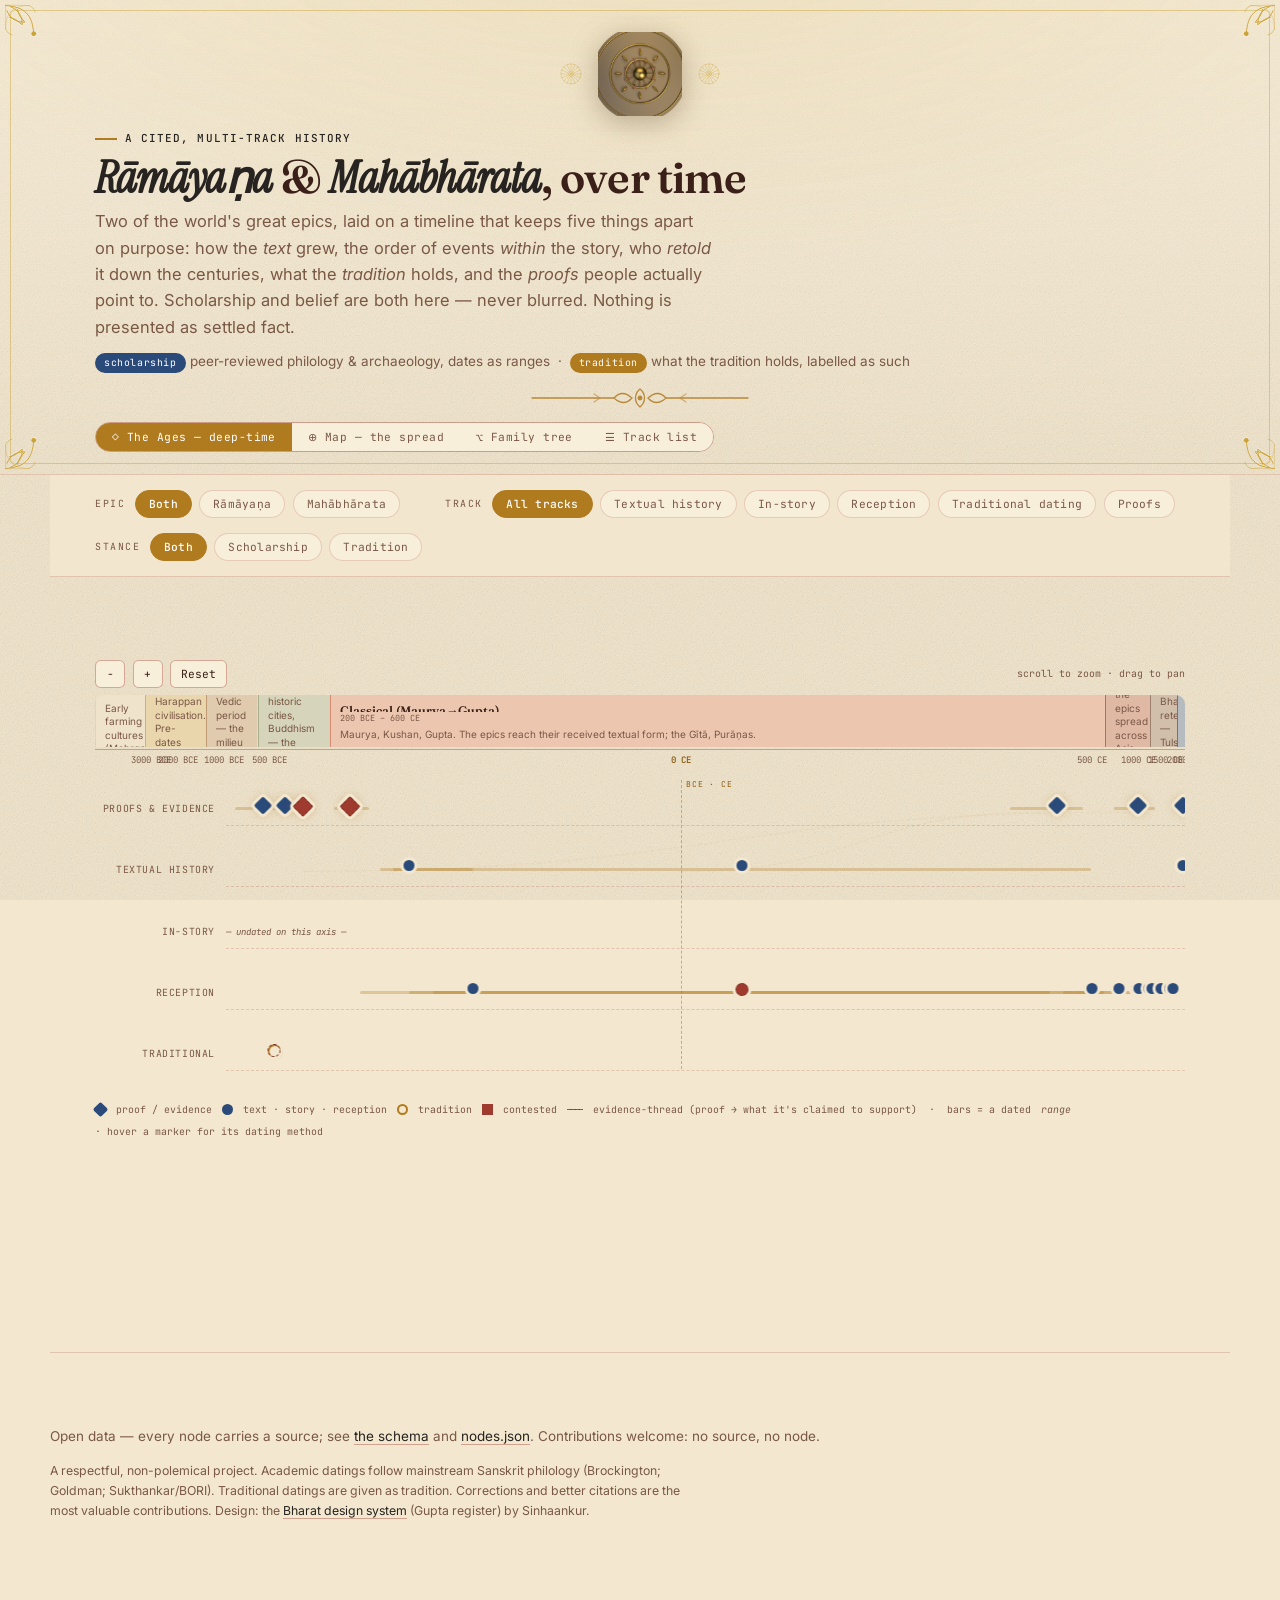
==== commit f28ef50e: "Add the family tree — one source, many retellings (4th view) A pure-SVG influence dendrogram: Valmik" ====
--- a/index.html
+++ b/index.html
@@ -37,6 +37,7 @@
       <div class="view-toggle" role="group" aria-label="View">
         <button data-view="map" class="is-on">◇ The Ages — deep-time</button>
         <button data-view="geo">⊕ Map — the spread</button>
+        <button data-view="tree">⌥ Family tree</button>
         <button data-view="list">☰ Track list</button>
       </div>
     </div>
--- a/src/epics.css
+++ b/src/epics.css
@@ -548,3 +548,25 @@
   .geo-label { font-size: 14px; }        /* larger for small screens */
   .geo-origin-label { font-size: 15px; }
 }
+
+/* ============================================================================
+   FAMILY TREE — one source, many retellings (pure SVG dendrogram). */
+.tree-view { margin: var(--sp-4) 0 var(--sp-8); }
+.tree-head h2 { font-family: var(--font-display); font-weight: 600; font-size: var(--fs-lg); margin: 0 0 var(--sp-1); }
+.tree-head p { color: var(--muted-foreground); font-size: var(--fs-sm); max-width: 70ch; margin: 0 0 var(--sp-4); line-height: 1.55; }
+.tree-scroll { overflow-x: auto; -webkit-overflow-scrolling: touch; border-radius: var(--radius-lg); border: 1px solid var(--border-strong); background: var(--card); }
+.tree-svg { width: 100%; min-width: 720px; height: auto; display: block; }
+
+.tree-link { fill: none; stroke: color-mix(in oklab, var(--halo-gold,#cba233) 55%, transparent); stroke-width: 1.4; vector-effect: non-scaling-stroke;
+  stroke-dasharray: 300; stroke-dashoffset: 300; animation: treeGrow 1s ease forwards; }
+@keyframes treeGrow { to { stroke-dashoffset: 0; } }
+
+.tree-node { cursor: pointer; }
+.tree-card { fill: var(--surface); stroke: var(--border-strong); stroke-width: 1; transition: stroke .15s, fill .15s; }
+.tree-node:hover .tree-card { stroke: var(--accent); fill: color-mix(in oklab, var(--accent) 8%, var(--surface)); }
+.tree-node.is-root .tree-card { fill: color-mix(in oklab, var(--accent) 16%, var(--surface)); stroke: var(--accent); stroke-width: 1.6; }
+.tree-title { font-family: var(--font-display); font-weight: 600; font-size: 13px; fill: var(--foreground); }
+.tree-meta { font-family: var(--font-mono); font-size: 9.5px; fill: var(--muted-foreground); }
+.tree-fid { font-family: var(--font-mono); font-size: 10px; fill: var(--accent-ink); text-anchor: end; font-weight: 600; }
+
+@media (max-width: 680px) { .tree-svg { min-width: 640px; } }
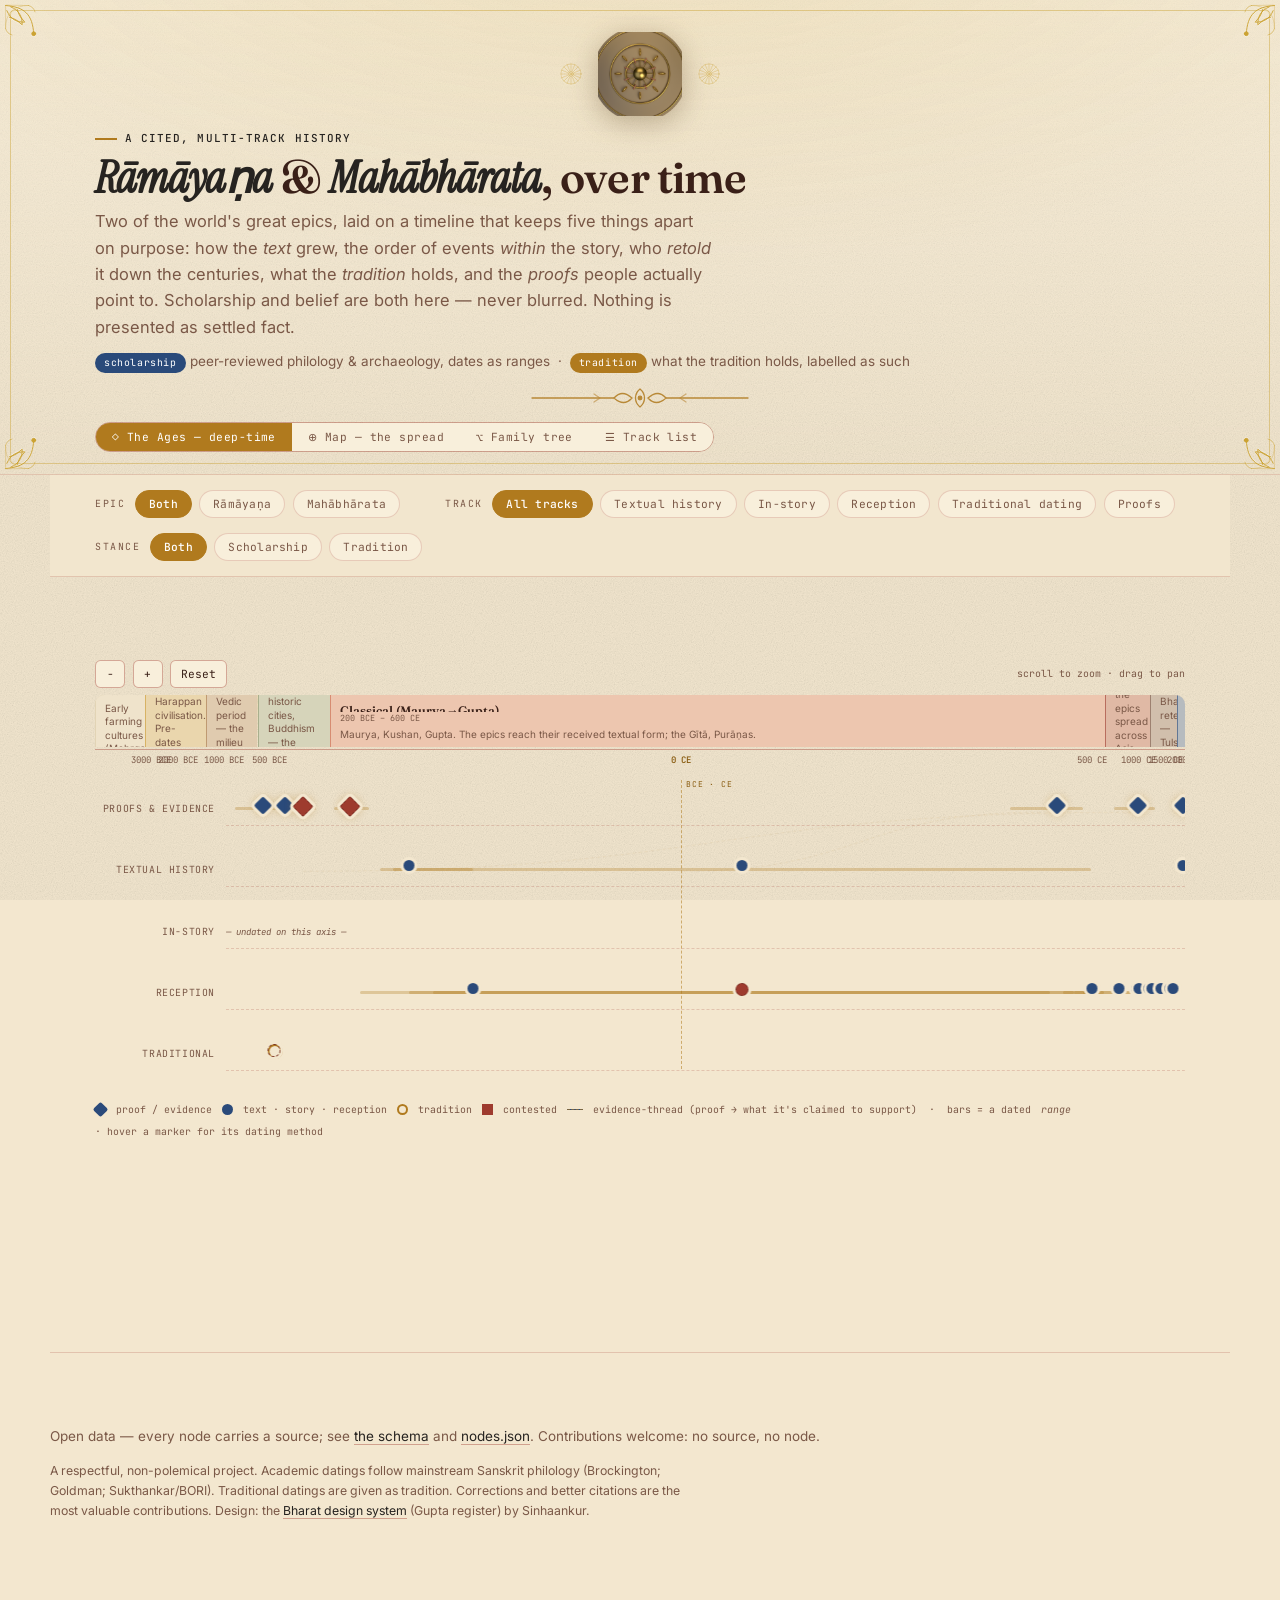
==== commit 09400d3f: "Add verse-level ŚLOKA support (be sure) — Devanagari + IAST + translation + ref Ankur: 'add shlok an" ====
--- a/index.html
+++ b/index.html
@@ -8,7 +8,7 @@
   <link rel="icon" href="public/favicon.svg" type="image/svg+xml" />
   <link rel="preconnect" href="https://fonts.googleapis.com" />
   <link rel="preconnect" href="https://fonts.gstatic.com" crossorigin />
-  <link href="https://fonts.googleapis.com/css2?family=Fraunces:opsz,wght@9..144,400;9..144,500;9..144,600&family=Instrument+Serif:ital@0;1&family=Inter:wght@400;500;600&family=JetBrains+Mono:wght@400;500&display=swap" rel="stylesheet" />
+  <link href="https://fonts.googleapis.com/css2?family=Fraunces:opsz,wght@9..144,400;9..144,500;9..144,600&family=Instrument+Serif:ital@0;1&family=Inter:wght@400;500;600&family=JetBrains+Mono:wght@400;500&family=Tiro+Devanagari+Sanskrit:ital@0;1&display=swap" rel="stylesheet" />
   <!-- Bharat design system (styles.css) + the Gupta register (theme-gupta.css).
        Author: Sinhaankur. The same house system used across the Bharat atlas —
        reused here so the epics timeline shares one design language. -->
--- a/src/epics.css
+++ b/src/epics.css
@@ -570,3 +570,15 @@
 .tree-fid { font-family: var(--font-mono); font-size: 10px; fill: var(--accent-ink); text-anchor: end; font-weight: 600; }
 
 @media (max-width: 680px) { .tree-svg { min-width: 640px; } }
+
+/* the ŚLOKA block in the detail sheet — verse-level verifiability */
+.verse-sec { position: relative; }
+.verse-dev {
+  font-family: "Tiro Devanagari Sanskrit", serif; font-size: 1.15rem; line-height: 1.9;
+  color: var(--foreground); margin: 0 0 var(--sp-2);
+  padding: var(--sp-3) var(--sp-4); background: color-mix(in oklab, var(--halo-gold,#cba233) 8%, var(--surface));
+  border-left: 3px solid var(--accent); border-radius: 0 var(--radius) var(--radius) 0;
+}
+.verse-iast { font-family: var(--font-italic); font-style: italic; font-size: var(--fs-sm); color: var(--muted-foreground); margin: 0 0 var(--sp-2); }
+.verse-tr { font-size: var(--fs-sm); color: var(--foreground); margin: 0 0 var(--sp-1); line-height: 1.55; }
+.verse-src { font-family: var(--font-mono); font-size: var(--fs-3xs); color: var(--muted-foreground); margin: 0; }
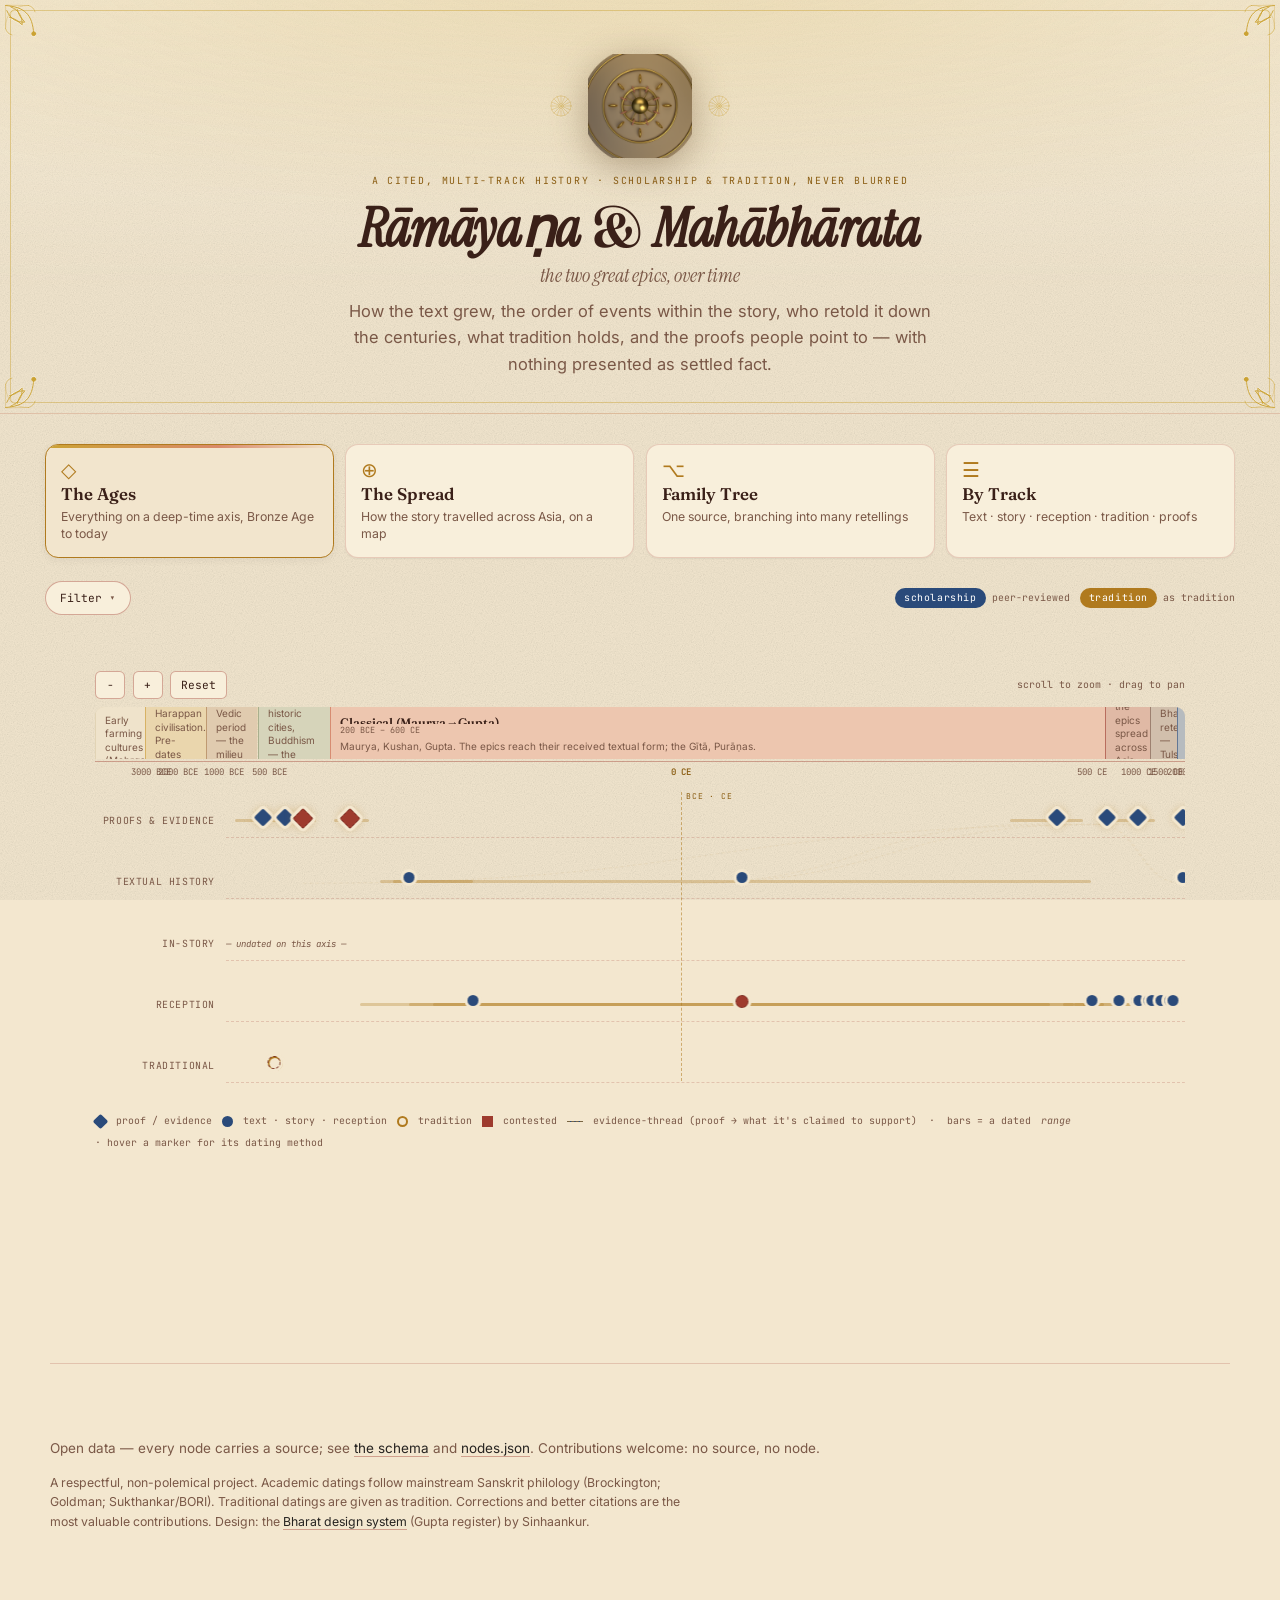
==== commit 89d8e8d8: "Redesign: fix IA + look-and-feel (was a wall of controls) Ankur: 'website looks bad · lacks IA · lac" ====
--- a/index.html
+++ b/index.html
@@ -17,55 +17,76 @@
   <link rel="stylesheet" href="src/epics.css" />
 </head>
 <body>
-  <header class="ed-hero illum">
-    <div class="ed-page">
-      <div class="hero-crown" id="hero-crown"><!-- lotus + chakra ornament, mounted by JS --></div>
-      <p class="ed-kicker">A cited, multi-track history</p>
-      <h1 class="ed-h1"><em>Rāmāyaṇa</em> &amp; <em>Mahābhārata</em>, over time</h1>
-      <p class="ed-lede">
-        Two of the world's great epics, laid on a timeline that keeps five things
-        apart on purpose: how the <em>text</em> grew, the order of events <em>within</em>
-        the story, who <em>retold</em> it down the centuries, what the <em>tradition</em>
-        holds, and the <em>proofs</em> people actually point to. Scholarship and belief
-        are both here — never blurred. Nothing is presented as settled fact.
+  <header class="hero illum">
+    <div class="hero-inner">
+      <div class="hero-crown" id="hero-crown"><!-- Blender medallion + ornament, mounted by JS --></div>
+      <p class="hero-kicker">A cited, multi-track history · scholarship &amp; tradition, never blurred</p>
+      <h1 class="hero-title"><em>Rāmāyaṇa</em> &amp; <em>Mahābhārata</em><span class="hero-sub">the two great epics, over time</span></h1>
+      <p class="hero-lede">
+        How the text grew, the order of events within the story, who retold it down
+        the centuries, what tradition holds, and the proofs people point to —
+        with nothing presented as settled fact.
       </p>
-      <p class="honesty-legend">
-        <span class="chip chip-scholarship">scholarship</span> peer-reviewed philology &amp; archaeology, dates as ranges
-        &nbsp;·&nbsp;
-        <span class="chip chip-tradition">tradition</span> what the tradition holds, labelled as such
-      </p>
-      <div class="view-toggle" role="group" aria-label="View">
-        <button data-view="map" class="is-on">◇ The Ages — deep-time</button>
-        <button data-view="geo">⊕ Map — the spread</button>
-        <button data-view="tree">⌥ Family tree</button>
-        <button data-view="list">☰ Track list</button>
-      </div>
     </div>
   </header>
 
-  <nav class="controls ed-page" aria-label="Filters">
-    <div class="control-group" role="group" aria-label="Epic">
-      <span class="control-label">Epic</span>
-      <button class="filter is-on" data-filter="epic" data-value="all">Both</button>
-      <button class="filter" data-filter="epic" data-value="ramayana">Rāmāyaṇa</button>
-      <button class="filter" data-filter="epic" data-value="mahabharata">Mahābhārata</button>
-    </div>
-    <div class="control-group" role="group" aria-label="Track">
-      <span class="control-label">Track</span>
-      <button class="filter is-on" data-filter="track" data-value="all">All tracks</button>
-      <button class="filter" data-filter="track" data-value="text">Textual history</button>
-      <button class="filter" data-filter="track" data-value="story">In-story</button>
-      <button class="filter" data-filter="track" data-value="reception">Reception</button>
-      <button class="filter" data-filter="track" data-value="tradition">Traditional dating</button>
-      <button class="filter" data-filter="track" data-value="proof">Proofs</button>
-    </div>
-    <div class="control-group" role="group" aria-label="Stance">
-      <span class="control-label">Stance</span>
-      <button class="filter is-on" data-filter="stance" data-value="all">Both</button>
-      <button class="filter" data-filter="stance" data-value="scholarship">Scholarship</button>
-      <button class="filter" data-filter="stance" data-value="tradition">Tradition</button>
-    </div>
+  <!-- IA: choose a way in. Each view is a labelled doorway, not a cryptic pill. -->
+  <nav class="view-picker" aria-label="Choose a view">
+    <button class="view-card is-on" data-view="map">
+      <span class="vc-icon">◇</span>
+      <span class="vc-name">The Ages</span>
+      <span class="vc-desc">Everything on a deep-time axis, Bronze Age to today</span>
+    </button>
+    <button class="view-card" data-view="geo">
+      <span class="vc-icon">⊕</span>
+      <span class="vc-name">The Spread</span>
+      <span class="vc-desc">How the story travelled across Asia, on a map</span>
+    </button>
+    <button class="view-card" data-view="tree">
+      <span class="vc-icon">⌥</span>
+      <span class="vc-name">Family Tree</span>
+      <span class="vc-desc">One source, branching into many retellings</span>
+    </button>
+    <button class="view-card" data-view="list">
+      <span class="vc-icon">☰</span>
+      <span class="vc-name">By Track</span>
+      <span class="vc-desc">Text · story · reception · tradition · proofs</span>
+    </button>
   </nav>
+
+  <!-- compact filter bar, inside the content frame (not a wall above it) -->
+  <div class="filterbar" aria-label="Filters">
+    <details class="filter-details">
+      <summary>Filter <span class="filter-count"></span></summary>
+      <div class="filter-body">
+        <div class="control-group" role="group" aria-label="Epic">
+          <span class="control-label">Epic</span>
+          <button class="filter is-on" data-filter="epic" data-value="all">Both</button>
+          <button class="filter" data-filter="epic" data-value="ramayana">Rāmāyaṇa</button>
+          <button class="filter" data-filter="epic" data-value="mahabharata">Mahābhārata</button>
+        </div>
+        <div class="control-group" role="group" aria-label="Track">
+          <span class="control-label">Track</span>
+          <button class="filter is-on" data-filter="track" data-value="all">All</button>
+          <button class="filter" data-filter="track" data-value="text">Text</button>
+          <button class="filter" data-filter="track" data-value="story">Story</button>
+          <button class="filter" data-filter="track" data-value="reception">Reception</button>
+          <button class="filter" data-filter="track" data-value="tradition">Tradition</button>
+          <button class="filter" data-filter="track" data-value="proof">Proofs</button>
+        </div>
+        <div class="control-group" role="group" aria-label="Stance">
+          <span class="control-label">Stance</span>
+          <button class="filter is-on" data-filter="stance" data-value="all">Both</button>
+          <button class="filter" data-filter="stance" data-value="scholarship">Scholarship</button>
+          <button class="filter" data-filter="stance" data-value="tradition">Tradition</button>
+        </div>
+      </div>
+    </details>
+    <p class="stance-key">
+      <span class="chip chip-scholarship">scholarship</span> peer-reviewed
+      <span class="chip chip-tradition">tradition</span> as tradition
+    </p>
+  </div>
 
   <main id="timeline" class="ed-page" aria-live="polite"><!-- rendered by app.js --></main>
 
--- a/src/epics.css
+++ b/src/epics.css
@@ -582,3 +582,102 @@
 .verse-iast { font-family: var(--font-italic); font-style: italic; font-size: var(--fs-sm); color: var(--muted-foreground); margin: 0 0 var(--sp-2); }
 .verse-tr { font-size: var(--fs-sm); color: var(--foreground); margin: 0 0 var(--sp-1); line-height: 1.55; }
 .verse-src { font-family: var(--font-mono); font-size: var(--fs-3xs); color: var(--muted-foreground); margin: 0; }
+
+/* ============================================================================
+   IA + LOOK-AND-FEEL REDESIGN — a crafted heritage entrance, clear hierarchy.
+   hero → choose a view (labelled doorways) → compact filter → content. */
+
+/* -- HERO: centred, ornament-led, generous, editorial ---------------------- */
+.hero.illum {
+  position: relative; text-align: center; overflow: hidden;
+  padding: clamp(2rem, 6vh, 4.5rem) 20px clamp(1.6rem, 4vh, 3rem);
+  background:
+    radial-gradient(140% 120% at 50% -10%, color-mix(in oklab, var(--halo-gold,#cba233) 20%, transparent), transparent 55%),
+    linear-gradient(to bottom, color-mix(in oklab, var(--card) 55%, transparent), transparent 70%);
+  border-bottom: 1px solid var(--border);
+}
+.hero-inner { max-width: 780px; margin: 0 auto; position: relative; z-index: 1; }
+.hero-crown { display: flex; align-items: center; justify-content: center; gap: var(--sp-4); margin-bottom: var(--sp-4); }
+.crown-medallion { width: 104px; height: 104px; filter: drop-shadow(0 8px 18px rgba(90,63,31,.4)); }
+.hero-kicker {
+  font-family: var(--font-mono); font-size: var(--fs-3xs); letter-spacing: 0.18em;
+  text-transform: uppercase; color: var(--accent-ink); margin: 0 0 var(--sp-3);
+}
+.hero-title {
+  font-family: var(--font-display); font-weight: 600; font-size: clamp(2.1rem, 6vw, 3.6rem);
+  line-height: 1.05; margin: 0 0 var(--sp-3); color: var(--foreground); letter-spacing: -0.01em;
+}
+.hero-title em { font-family: var(--font-italic); font-style: italic; }
+.hero-sub {
+  display: block; font-family: var(--font-italic); font-style: italic; font-weight: 400;
+  font-size: clamp(1rem, 2.2vw, 1.35rem); color: var(--muted-foreground); margin-top: var(--sp-2); letter-spacing: 0;
+}
+.hero-lede { font-size: clamp(0.95rem, 1.7vw, 1.1rem); color: var(--muted-foreground); line-height: 1.6; margin: 0 auto; max-width: 60ch; }
+
+/* -- VIEW PICKER: four labelled doorways (the IA fix) ----------------------- */
+.view-picker {
+  max-width: var(--maxw); margin: 0 auto; padding: var(--sp-6) var(--pad-x, 24px) 0;
+  display: grid; grid-template-columns: repeat(4, 1fr); gap: var(--sp-3);
+}
+.view-card {
+  display: flex; flex-direction: column; align-items: flex-start; gap: 4px; text-align: left;
+  padding: var(--sp-4); background: var(--card); border: 1px solid var(--border);
+  border-radius: var(--radius-lg); cursor: pointer; transition: all 0.18s var(--ease-out, ease);
+  box-shadow: var(--shadow-xs); position: relative; overflow: hidden;
+}
+.view-card::before {
+  content: ""; position: absolute; inset: 0 0 auto 0; height: 3px;
+  background: linear-gradient(90deg, var(--halo-gold,#cba233), var(--gupta-rose,#d98a6a) 60%, transparent);
+  opacity: 0; transition: opacity 0.18s;
+}
+.view-card:hover { transform: translateY(-3px); box-shadow: var(--shadow-md); border-color: var(--border-strong); }
+.view-card:hover::before { opacity: 0.9; }
+.view-card.is-on { border-color: var(--accent); background: color-mix(in oklab, var(--accent) 8%, var(--card)); box-shadow: var(--shadow-sm); }
+.view-card.is-on::before { opacity: 1; }
+.vc-icon { font-size: 20px; color: var(--accent); line-height: 1; }
+.vc-name { font-family: var(--font-display); font-weight: 600; font-size: var(--fs-md); color: var(--foreground); }
+.vc-desc { font-family: var(--font-sans); font-size: var(--fs-xs); color: var(--muted-foreground); line-height: 1.4; }
+
+/* -- COMPACT FILTER BAR: collapsed by default, inside the frame ------------- */
+.filterbar {
+  max-width: var(--maxw); margin: var(--sp-5) auto 0; padding: 0 var(--pad-x, 24px);
+  display: flex; align-items: center; justify-content: space-between; gap: var(--sp-4); flex-wrap: wrap;
+  position: sticky; top: 0; z-index: 20;
+}
+.filter-details { position: relative; }
+.filter-details summary {
+  list-style: none; cursor: pointer; font-family: var(--font-mono); font-size: var(--fs-2xs);
+  padding: 7px 14px; border: 1px solid var(--border-strong); border-radius: var(--radius-full);
+  background: var(--surface); color: var(--foreground); user-select: none;
+}
+.filter-details summary::-webkit-details-marker { display: none; }
+.filter-details summary::after { content: " ▾"; color: var(--muted-foreground); }
+.filter-details[open] summary::after { content: " ▴"; }
+.filter-details[open] summary { border-color: var(--accent); color: var(--accent-ink); }
+.filter-body {
+  position: absolute; top: calc(100% + 8px); left: 0; z-index: 30;
+  background: var(--card); border: 1px solid var(--border-strong); border-radius: var(--radius-lg);
+  box-shadow: var(--shadow-lg); padding: var(--sp-4); min-width: 300px;
+  display: flex; flex-direction: column; gap: var(--sp-3);
+}
+.stance-key { margin: 0; font-family: var(--font-mono); font-size: var(--fs-3xs); color: var(--muted-foreground); display: flex; align-items: center; gap: 6px; flex-wrap: wrap; }
+.stance-key .chip { margin-left: 4px; }
+
+#timeline { padding-top: var(--sp-3); }
+
+/* -- RESPONSIVE ------------------------------------------------------------- */
+@media (max-width: 860px) {
+  .view-picker { grid-template-columns: repeat(2, 1fr); }
+}
+@media (max-width: 680px) {
+  .hero.illum { padding: 1.6rem 16px 1.2rem; }
+  .crown-medallion { width: 76px; height: 76px; }
+  .hero-crown .orn-chakra { display: none; }
+  .hero-lede { font-size: 0.9rem; }
+  .view-picker { grid-template-columns: 1fr 1fr; gap: 8px; padding: var(--sp-4) 16px 0; }
+  .view-card { padding: 12px; }
+  .vc-desc { display: none; }               /* names + icons only on phones */
+  .vc-icon { font-size: 17px; }
+  .filterbar { padding: 0 16px; }
+  .stance-key { font-size: 9px; }
+}
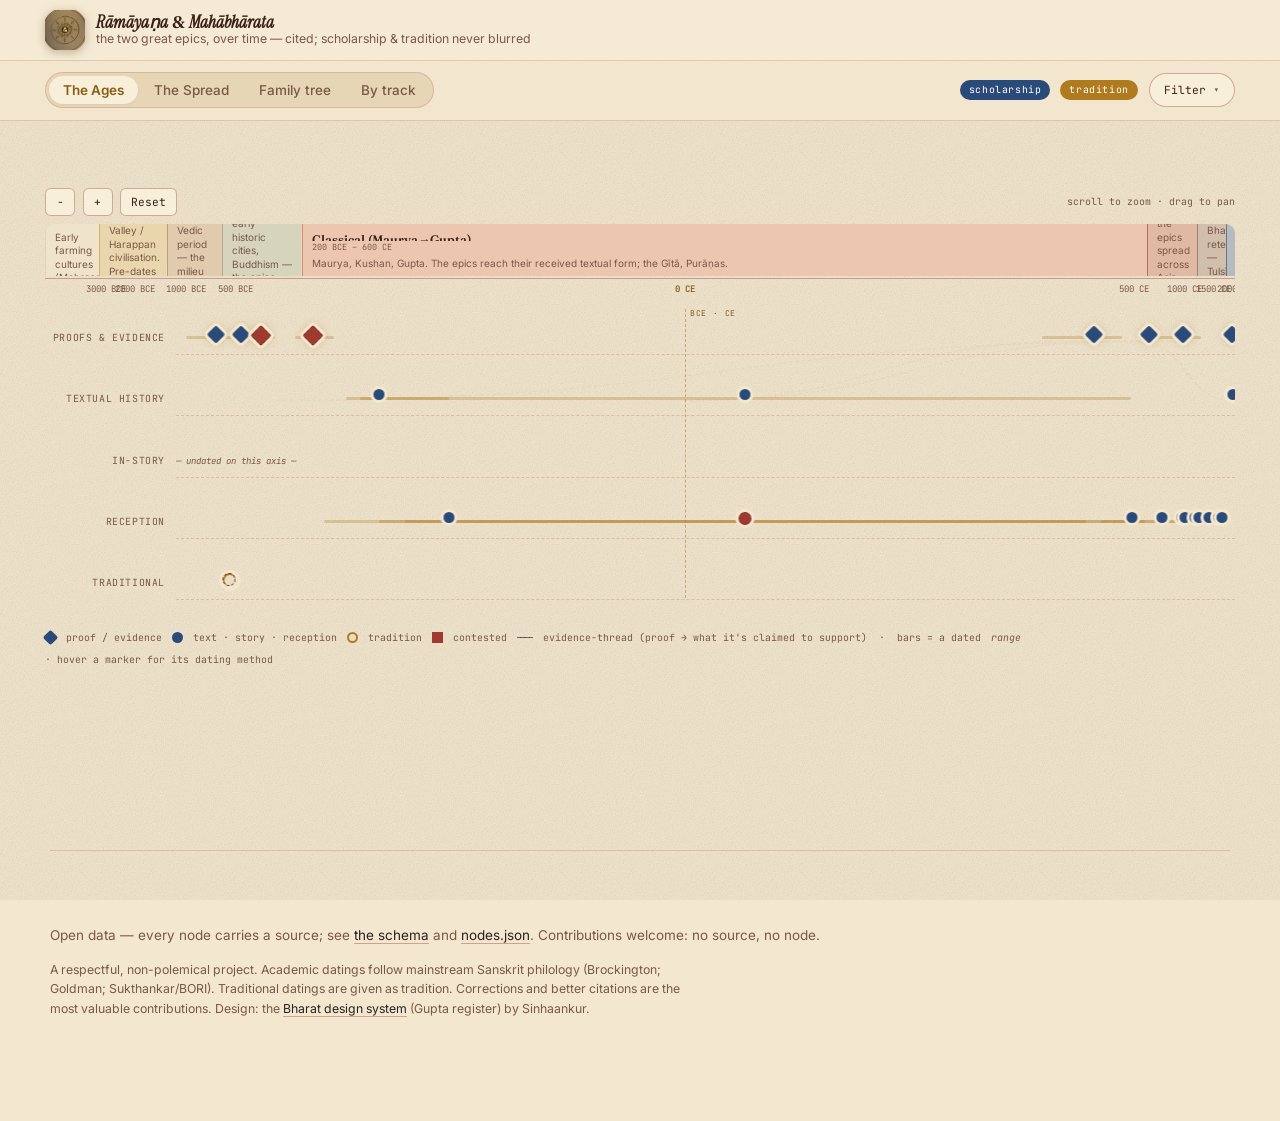
==== commit 65025c8d: "Rebuild the shell to follow the sinhaankur.com UX framework Ankur: 'doesnt follow my UX framework no" ====
--- a/index.html
+++ b/index.html
@@ -17,48 +17,36 @@
   <link rel="stylesheet" href="src/epics.css" />
 </head>
 <body>
-  <header class="hero illum">
-    <div class="hero-inner">
-      <div class="hero-crown" id="hero-crown"><!-- Blender medallion + ornament, mounted by JS --></div>
-      <p class="hero-kicker">A cited, multi-track history · scholarship &amp; tradition, never blurred</p>
-      <h1 class="hero-title"><em>Rāmāyaṇa</em> &amp; <em>Mahābhārata</em><span class="hero-sub">the two great epics, over time</span></h1>
-      <p class="hero-lede">
-        How the text grew, the order of events within the story, who retold it down
-        the centuries, what tradition holds, and the proofs people point to —
-        with nothing presented as settled fact.
-      </p>
+  <!-- SLIM MASTHEAD — identity only; the SIGNAL (the timeline) is the hero, not
+       this. (Framework: Signal over surface area · Prägnanz.) -->
+  <header class="masthead">
+    <div class="mast-inner">
+      <span class="mast-crown" id="hero-crown"><!-- medallion, mounted by JS --></span>
+      <span class="mast-titles">
+        <span class="mast-title"><em>Rāmāyaṇa</em> &amp; <em>Mahābhārata</em></span>
+        <span class="mast-sub">the two great epics, over time — cited; scholarship &amp; tradition never blurred</span>
+      </span>
     </div>
   </header>
 
-  <!-- IA: choose a way in. Each view is a labelled doorway, not a cryptic pill. -->
-  <nav class="view-picker" aria-label="Choose a view">
-    <button class="view-card is-on" data-view="map">
-      <span class="vc-icon">◇</span>
-      <span class="vc-name">The Ages</span>
-      <span class="vc-desc">Everything on a deep-time axis, Bronze Age to today</span>
-    </button>
-    <button class="view-card" data-view="geo">
-      <span class="vc-icon">⊕</span>
-      <span class="vc-name">The Spread</span>
-      <span class="vc-desc">How the story travelled across Asia, on a map</span>
-    </button>
-    <button class="view-card" data-view="tree">
-      <span class="vc-icon">⌥</span>
-      <span class="vc-name">Family Tree</span>
-      <span class="vc-desc">One source, branching into many retellings</span>
-    </button>
-    <button class="view-card" data-view="list">
-      <span class="vc-icon">☰</span>
-      <span class="vc-name">By Track</span>
-      <span class="vc-desc">Text · story · reception · tradition · proofs</span>
-    </button>
-  </nav>
-
-  <!-- compact filter bar, inside the content frame (not a wall above it) -->
-  <div class="filterbar" aria-label="Filters">
-    <details class="filter-details">
-      <summary>Filter <span class="filter-count"></span></summary>
-      <div class="filter-body">
+  <!-- ONE content toolbar: the primary control (which view) as a quiet segmented
+       switch, the filter progressively disclosed, the stance-key inline.
+       (Framework: One primary action · Progressive disclosure · Hick's Law.) -->
+  <div class="toolbar" role="region" aria-label="Timeline controls">
+    <div class="viewseg" role="tablist" aria-label="View">
+      <button class="seg is-on" data-view="map" role="tab" title="Everything on a deep-time axis">The Ages</button>
+      <button class="seg" data-view="geo" role="tab" title="How the story spread across Asia">The Spread</button>
+      <button class="seg" data-view="tree" role="tab" title="One source, many retellings">Family tree</button>
+      <button class="seg" data-view="list" role="tab" title="By track: text · story · reception · tradition · proofs">By track</button>
+    </div>
+    <div class="toolbar-right">
+      <p class="stance-key">
+        <span class="chip chip-scholarship">scholarship</span>
+        <span class="chip chip-tradition">tradition</span>
+      </p>
+      <details class="filter-details">
+        <summary>Filter</summary>
+        <div class="filter-body">
         <div class="control-group" role="group" aria-label="Epic">
           <span class="control-label">Epic</span>
           <button class="filter is-on" data-filter="epic" data-value="all">Both</button>
@@ -81,11 +69,8 @@
           <button class="filter" data-filter="stance" data-value="tradition">Tradition</button>
         </div>
       </div>
-    </details>
-    <p class="stance-key">
-      <span class="chip chip-scholarship">scholarship</span> peer-reviewed
-      <span class="chip chip-tradition">tradition</span> as tradition
-    </p>
+      </details>
+    </div>
   </div>
 
   <main id="timeline" class="ed-page" aria-live="polite"><!-- rendered by app.js --></main>
--- a/src/epics.css
+++ b/src/epics.css
@@ -681,3 +681,59 @@
   .filterbar { padding: 0 16px; }
   .stance-key { font-size: 9px; }
 }
+
+/* ============================================================================
+   FRAMEWORK-ALIGNED SHELL (sinhaankur.com Universal Experience Framework):
+   · Signal over surface area — the TIMELINE is the hero, chrome recedes
+   · One primary action per screen — the view is one quiet segmented control
+   · Progressive disclosure — filter hidden until asked for
+   · Hick's / Prägnanz — few, chunked choices; simplest read
+   Overrides the earlier hero/view-picker/filterbar. */
+
+/* -- slim MASTHEAD (identity only, small) ---------------------------------- */
+.masthead {
+  border-bottom: 1px solid var(--border);
+  background: color-mix(in oklab, var(--card) 40%, var(--background));
+}
+.mast-inner {
+  max-width: var(--maxw); margin: 0 auto; padding: 10px var(--pad-x, 24px);
+  display: flex; align-items: center; gap: var(--sp-3);
+}
+.mast-crown { line-height: 0; flex: 0 0 auto; }
+.crown-medallion { width: 40px; height: 40px; filter: drop-shadow(0 2px 5px rgba(90,63,31,.35)); }
+.mast-titles { display: flex; flex-direction: column; min-width: 0; }
+.mast-title { font-family: var(--font-display); font-weight: 600; font-size: var(--fs-md); color: var(--foreground); line-height: 1.15; }
+.mast-title em { font-family: var(--font-italic); font-style: italic; }
+.mast-sub { font-family: var(--font-sans); font-size: var(--fs-xs); color: var(--muted-foreground); line-height: 1.2; white-space: nowrap; overflow: hidden; text-overflow: ellipsis; }
+
+/* -- ONE toolbar: segmented view switch + progressive filter ---------------- */
+.toolbar {
+  position: sticky; top: 0; z-index: 30;
+  max-width: var(--maxw); margin: 0 auto; padding: var(--sp-3) var(--pad-x, 24px);
+  display: flex; align-items: center; justify-content: space-between; gap: var(--sp-4); flex-wrap: wrap;
+  background: color-mix(in oklab, var(--background) 92%, transparent); backdrop-filter: blur(10px);
+  border-bottom: 1px solid var(--border);
+}
+/* the primary control — a quiet segmented switch (not four big cards) */
+.viewseg { display: inline-flex; background: var(--muted); border: 1px solid var(--border); border-radius: var(--radius-full); padding: 3px; gap: 2px; }
+.seg {
+  font-family: var(--font-sans); font-size: var(--fs-sm); font-weight: 500;
+  padding: 6px 14px; border: none; background: transparent; color: var(--muted-foreground);
+  border-radius: var(--radius-full); cursor: pointer; transition: all 0.15s var(--ease-out, ease); white-space: nowrap;
+}
+.seg:hover { color: var(--foreground); }
+.seg.is-on { background: var(--card); color: var(--accent-ink); box-shadow: var(--shadow-xs); font-weight: 600; }
+.toolbar-right { display: flex; align-items: center; gap: var(--sp-3); }
+
+/* -- CONTENT is the hero: give the view a framed, prominent stage ----------- */
+#timeline { max-width: var(--maxw); margin: 0 auto; padding: var(--sp-5) var(--pad-x, 24px) var(--sp-10); }
+
+/* -- responsive ------------------------------------------------------------- */
+@media (max-width: 760px) {
+  .mast-sub { display: none; }                 /* identity stays tiny */
+  .toolbar { padding: var(--sp-2) 16px; gap: var(--sp-2); }
+  .viewseg { width: 100%; justify-content: space-between; overflow-x: auto; }
+  .seg { flex: 1 1 auto; font-size: var(--fs-xs); padding: 7px 8px; text-align: center; }
+  .toolbar-right { width: 100%; justify-content: space-between; }
+  #timeline { padding: var(--sp-3) 16px var(--sp-8); }
+}
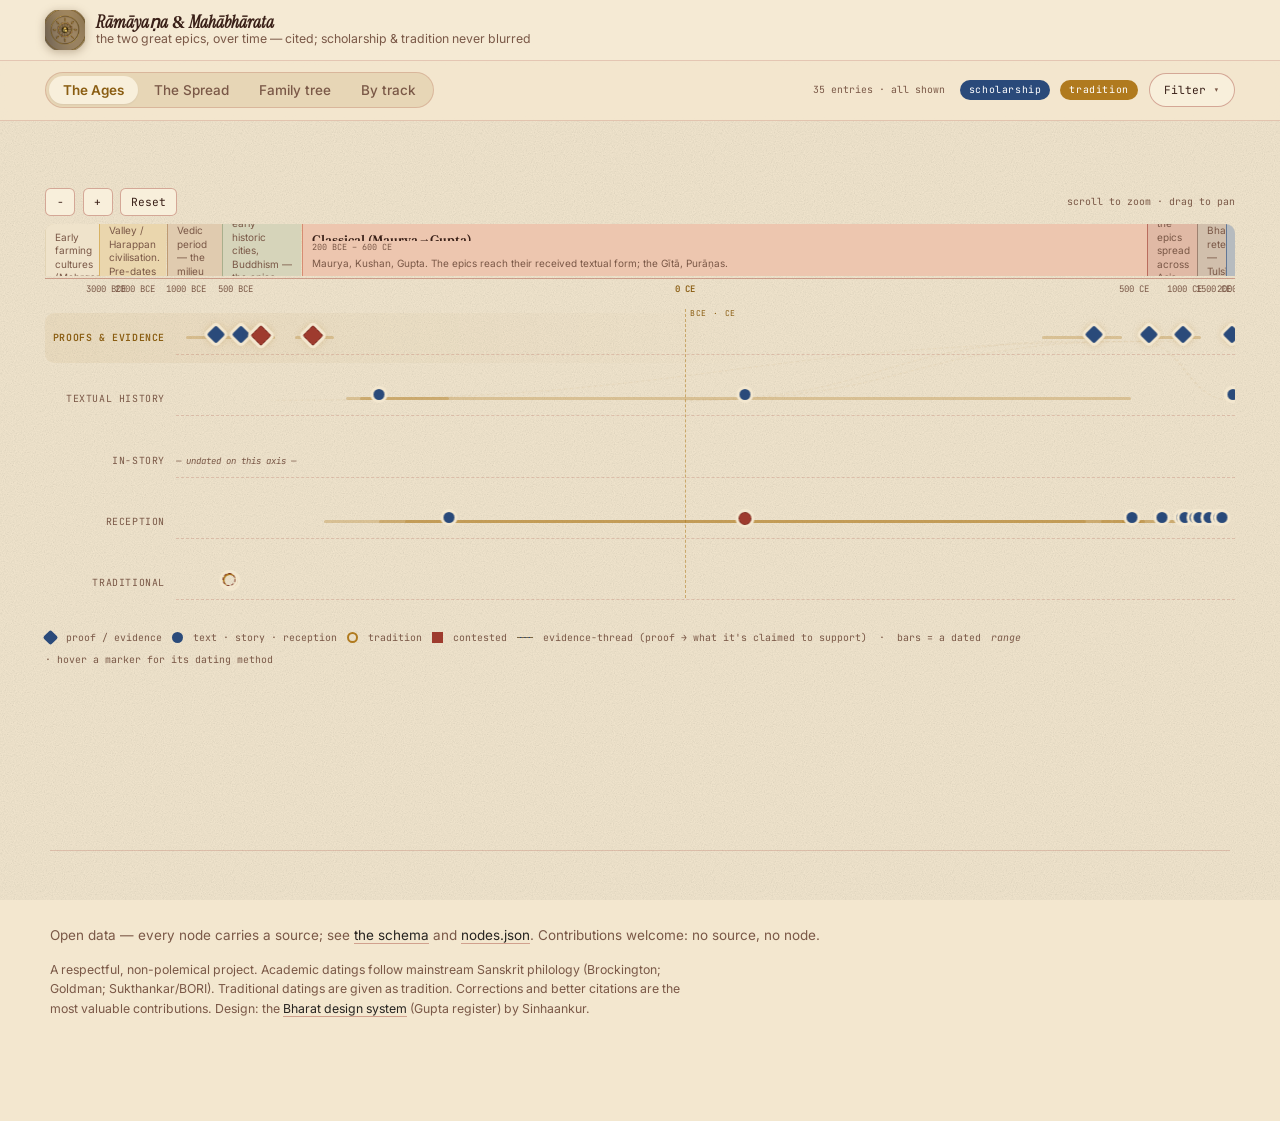
==== commit 81ec9066: "Apply more framework laws: system status, Von Restorff, kind empty state Continuing the sinhaankur.c" ====
--- a/index.html
+++ b/index.html
@@ -40,6 +40,7 @@
       <button class="seg" data-view="list" role="tab" title="By track: text · story · reception · tradition · proofs">By track</button>
     </div>
     <div class="toolbar-right">
+      <span id="status-count" class="status-count" aria-live="polite"></span>
       <p class="stance-key">
         <span class="chip chip-scholarship">scholarship</span>
         <span class="chip chip-tradition">tradition</span>
--- a/src/epics.css
+++ b/src/epics.css
@@ -737,3 +737,44 @@
   .toolbar-right { width: 100%; justify-content: space-between; }
   #timeline { padding: var(--sp-3) 16px var(--sp-8); }
 }
+
+/* ============================================================================
+   MORE FRAMEWORK LAWS applied:
+   · Visibility of system status — live count + active-filter feedback
+   · Von Restorff (isolation) — PROOFS/EVIDENCE are the one thing that stands out
+   · Peak–End — a stronger empty state with a one-tap recovery */
+
+/* system status */
+.status-count { font-family: var(--font-mono); font-size: var(--fs-3xs); color: var(--muted-foreground); white-space: nowrap; }
+.filter-details summary.has-active { border-color: var(--accent); color: var(--accent-ink); font-weight: 600; }
+.filter-details summary.has-active::before { content: "● "; color: var(--accent); }
+
+/* Von Restorff — the PROOF track/lane/markers get the single distinct treatment.
+   Evidence is the spine of 'how real is this', so it alone carries the accent. */
+.map-lane[data-lane="proof"] { background: linear-gradient(90deg, color-mix(in oklab, var(--accent) 7%, transparent), transparent 60%); border-radius: var(--radius); }
+.map-lane[data-lane="proof"] .lane-label { color: var(--accent-ink); font-weight: 600; }
+.track-block:has(.node[data-stance]) .track-head h2 { }         /* no-op guard */
+/* proof node cards (list view): a warm left rule + the ◆ glyph emphasised */
+.node .has-proof { color: var(--accent-ink); font-weight: 500; }
+.node .has-proof b { color: var(--accent); }
+/* the Proofs track heading gets the isolation mark */
+#timeline .track-block:nth-of-type(1) { }                        /* order varies; use data below */
+
+/* empty state — Peak/End: a clear, kind recovery, not a dead end */
+.empty { text-align: center; padding: var(--sp-10) 0; color: var(--muted-foreground); }
+.empty p { font-style: italic; margin: 0 0 var(--sp-4); }
+.empty-reset {
+  font-family: var(--font-mono); font-size: var(--fs-2xs); padding: 8px 18px;
+  background: var(--accent); color: #fff; border: none; border-radius: var(--radius-full); cursor: pointer;
+}
+.empty-reset:hover { background: var(--accent-ink); }
+
+/* Von Restorff — proofs are the isolated, distinct track (list view) */
+.track-block[data-track="proof"] .track-head h2 { color: var(--accent-ink); }
+.track-block[data-track="proof"] .track-head h2::after {
+  content: " ◆ evidence"; font-family: var(--font-mono); font-size: 0.5em; letter-spacing: .1em;
+  text-transform: uppercase; color: var(--accent); vertical-align: middle; margin-left: 8px; font-weight: 500;
+}
+.track-block[data-track="proof"] .node { border-left: 3px solid color-mix(in oklab, var(--accent) 45%, transparent); }
+/* map: proof markers slightly larger + brighter so evidence pops */
+.map-lane[data-lane="proof"] .map-marker::before { box-shadow: 0 0 0 3px var(--background), 0 0 8px color-mix(in oklab, var(--accent) 55%, transparent); }
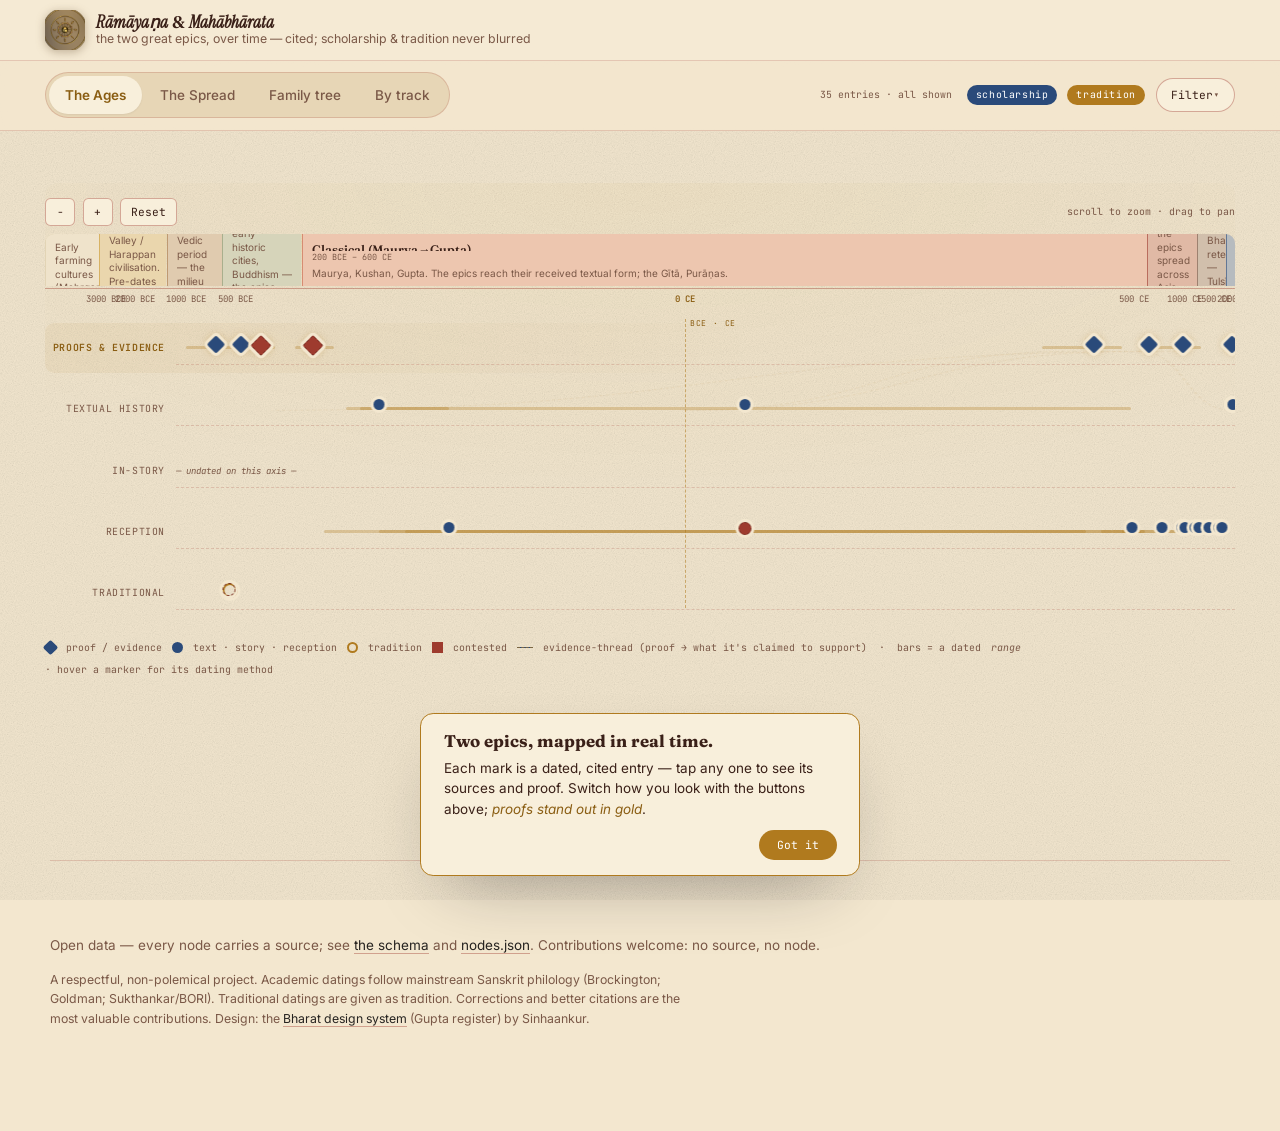
==== commit 4417c78b: "Polish: loading skeleton + richer content stage (Aesthetic-usability) - LOADING SKELETON: a calm shi" ====
--- a/index.html
+++ b/index.html
@@ -74,7 +74,18 @@
     </div>
   </div>
 
-  <main id="timeline" class="ed-page" aria-live="polite"><!-- rendered by app.js --></main>
+  <main id="timeline" class="ed-page" aria-live="polite">
+    <!-- loading skeleton (Aesthetic–usability): a calm placeholder so the stage
+         never flashes empty; replaced by app.js once data + fonts are ready. -->
+    <div class="skeleton" aria-hidden="true">
+      <div class="sk-strip"></div>
+      <div class="sk-lane"><span class="sk-label"></span><span class="sk-track"></span></div>
+      <div class="sk-lane"><span class="sk-label"></span><span class="sk-track"></span></div>
+      <div class="sk-lane"><span class="sk-label"></span><span class="sk-track"></span></div>
+      <div class="sk-lane"><span class="sk-label"></span><span class="sk-track"></span></div>
+      <p class="sk-note">Loading the timeline…</p>
+    </div>
+  </main>
 
   <footer class="foot ed-page">
     <p>
--- a/src/epics.css
+++ b/src/epics.css
@@ -778,3 +778,58 @@
 .track-block[data-track="proof"] .node { border-left: 3px solid color-mix(in oklab, var(--accent) 45%, transparent); }
 /* map: proof markers slightly larger + brighter so evidence pops */
 .map-lane[data-lane="proof"] .map-marker::before { box-shadow: 0 0 0 3px var(--background), 0 0 8px color-mix(in oklab, var(--accent) 55%, transparent); }
+
+/* ============================================================================
+   Peak (first-glance) nudge + Fitts's Law target sizing. */
+.first-glance {
+  position: fixed; left: 50%; bottom: 24px; transform: translate(-50%, 20px);
+  z-index: 60; max-width: min(440px, 92vw); background: var(--card);
+  border: 1px solid var(--accent); border-radius: var(--radius-lg); box-shadow: var(--shadow-xl);
+  padding: var(--sp-4) var(--sp-5); font-size: var(--fs-sm); color: var(--foreground); line-height: 1.5;
+  opacity: 0; transition: opacity .35s var(--ease-out, ease), transform .35s var(--ease-out, ease);
+}
+.first-glance.show { opacity: 1; transform: translate(-50%, 0); }
+.first-glance.gone { opacity: 0; transform: translate(-50%, 20px); }
+.first-glance strong { display: block; font-family: var(--font-display); font-size: var(--fs-md); margin-bottom: 4px; color: var(--foreground); }
+.first-glance em { color: var(--accent-ink); font-style: italic; }
+.first-glance .fg-dismiss {
+  display: block; margin-top: var(--sp-3); margin-left: auto;
+  font-family: var(--font-mono); font-size: var(--fs-2xs); padding: 8px 18px;
+  background: var(--accent); color: #fff; border: none; border-radius: var(--radius-full); cursor: pointer;
+}
+.first-glance .fg-dismiss:hover { background: var(--accent-ink); }
+
+/* Fitts's Law — the primary control (view switch) gets comfortable targets;
+   markers/pins are already ≥13px, bump the segmented buttons + filter summary. */
+.seg { min-height: 38px; padding: 8px 16px; }
+.filter-details summary { min-height: 34px; display: inline-flex; align-items: center; }
+@media (max-width: 760px) {
+  .seg { min-height: 42px; }            /* larger on touch */
+  .first-glance { bottom: 14px; padding: var(--sp-3) var(--sp-4); font-size: var(--fs-xs); }
+}
+
+/* ============================================================================
+   Aesthetic–usability polish: a calm loading SKELETON + a richer content stage. */
+.skeleton { padding: var(--sp-4) 0; }
+.sk-strip { height: 46px; border-radius: var(--radius); margin-bottom: var(--sp-4);
+  background: linear-gradient(90deg, var(--muted) 0%, color-mix(in oklab, var(--card) 70%, var(--muted)) 50%, var(--muted) 100%);
+  background-size: 200% 100%; animation: shimmer 1.4s ease-in-out infinite; }
+.sk-lane { display: grid; grid-template-columns: 120px 1fr; gap: var(--sp-3); align-items: center; margin-bottom: var(--sp-4); }
+.sk-label { height: 10px; border-radius: 999px; background: var(--muted); }
+.sk-track { height: 20px; border-radius: 999px;
+  background: linear-gradient(90deg, var(--muted) 0%, color-mix(in oklab, var(--card) 70%, var(--muted)) 50%, var(--muted) 100%);
+  background-size: 200% 100%; animation: shimmer 1.4s ease-in-out infinite; }
+.sk-lane:nth-child(3) .sk-track { animation-delay: .1s; }
+.sk-lane:nth-child(4) .sk-track { animation-delay: .2s; }
+.sk-lane:nth-child(5) .sk-track { animation-delay: .3s; }
+.sk-note { text-align: center; font-family: var(--font-mono); font-size: var(--fs-3xs); color: var(--muted-foreground); margin-top: var(--sp-4); }
+@keyframes shimmer { 0%,100% { background-position: 200% 0; } 50% { background-position: 0 0; } }
+@media (prefers-reduced-motion: reduce) { .sk-strip, .sk-track { animation: none; } }
+
+/* richer content stage — a subtle inset frame + warm wash so the views sit on a
+   deliberate surface, not raw page (Aesthetic–usability, without hiding function) */
+#timeline .ages-map, #timeline .geo-map, #timeline .tree-view {
+  background:
+    radial-gradient(120% 100% at 50% 0%, color-mix(in oklab, var(--halo-gold,#cba233) 5%, transparent), transparent 60%);
+  border-radius: var(--radius-lg);
+}
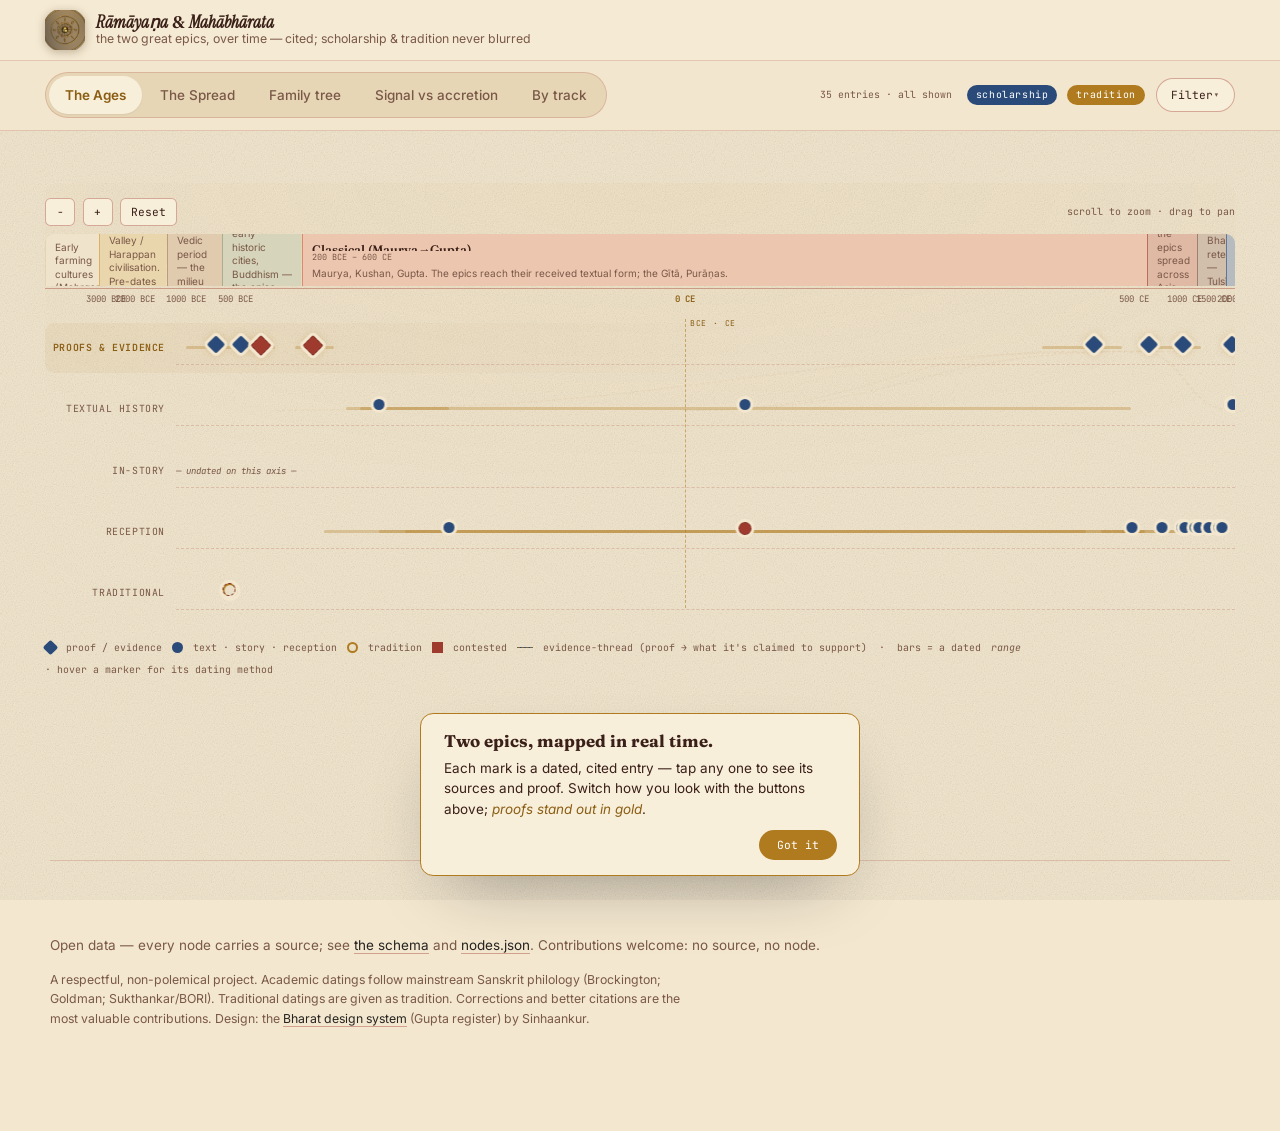
==== commit 772fbbe5: "Add 'Signal vs accretion' — how much is early core vs later addition (5th view) The centerpiece Anku" ====
--- a/index.html
+++ b/index.html
@@ -37,6 +37,7 @@
       <button class="seg is-on" data-view="map" role="tab" title="Everything on a deep-time axis">The Ages</button>
       <button class="seg" data-view="geo" role="tab" title="How the story spread across Asia">The Spread</button>
       <button class="seg" data-view="tree" role="tab" title="One source, many retellings">Family tree</button>
+      <button class="seg" data-view="layers" role="tab" title="How much is early core vs later addition">Signal vs accretion</button>
       <button class="seg" data-view="list" role="tab" title="By track: text · story · reception · tradition · proofs">By track</button>
     </div>
     <div class="toolbar-right">
--- a/src/epics.css
+++ b/src/epics.css
@@ -833,3 +833,47 @@
     radial-gradient(120% 100% at 50% 0%, color-mix(in oklab, var(--halo-gold,#cba233) 5%, transparent), transparent 60%);
   border-radius: var(--radius-lg);
 }
+
+/* ============================================================================
+   SIGNAL VS ACCRETION — stacked strata bars per epic. */
+.layers-view { margin: var(--sp-4) 0 var(--sp-8); }
+.lay-head h2 { font-family: var(--font-display); font-weight: 600; font-size: var(--fs-lg); margin: 0 0 var(--sp-1); }
+.lay-head p { color: var(--muted-foreground); font-size: var(--fs-sm); max-width: 74ch; margin: 0 0 var(--sp-6); line-height: 1.55; }
+
+.lay-epic { margin-bottom: var(--sp-6); }
+.lay-epic-head { display: flex; align-items: baseline; justify-content: space-between; gap: var(--sp-3); margin-bottom: var(--sp-2); }
+.lay-epic-head h3 { font-family: var(--font-display); font-weight: 600; font-size: var(--fs-md); margin: 0; }
+.lay-whole { font-family: var(--font-mono); font-size: var(--fs-3xs); color: var(--muted-foreground); }
+
+.lay-bar { display: flex; gap: 2px; height: 68px; border-radius: var(--radius); overflow: hidden; }
+.lay-seg {
+  position: relative; min-width: 0; border: none; padding: 0; cursor: pointer; overflow: hidden;
+  background: transparent; transition: flex-grow .3s var(--ease-out, ease);
+}
+.lay-seg-fill { position: absolute; inset: 0; background: var(--c); opacity: 0.82; transition: opacity .15s; }
+.lay-seg:hover .lay-seg-fill, .lay-seg.is-active .lay-seg-fill { opacity: 1; }
+.lay-seg.is-active { outline: 2px solid var(--foreground); outline-offset: -2px; }
+.lay-seg-label {
+  position: relative; z-index: 1; display: flex; flex-direction: column; justify-content: center;
+  height: 100%; padding: 0 10px; color: #fff; font-family: var(--font-sans); font-size: 11px;
+  font-weight: 600; line-height: 1.2; text-shadow: 0 1px 2px rgba(0,0,0,.35); white-space: nowrap; overflow: hidden; text-overflow: ellipsis;
+}
+.lay-seg-label em { font-family: var(--font-mono); font-style: normal; font-weight: 400; font-size: 10px; opacity: .9; }
+
+.lay-legend { margin-top: var(--sp-4); display: flex; flex-wrap: wrap; gap: 6px 16px; font-family: var(--font-mono); font-size: var(--fs-3xs); color: var(--muted-foreground); }
+.lay-key { display: inline-flex; align-items: center; gap: 6px; }
+.lay-key-dot { width: 11px; height: 11px; border-radius: 3px; display: inline-block; }
+
+.lay-detail { margin-top: var(--sp-5); background: var(--card); border: 1px solid var(--border-strong); border-left: 4px solid var(--accent); border-radius: var(--radius-lg); padding: var(--sp-4) var(--sp-5); }
+.lay-detail-tag { display: inline-block; font-family: var(--font-mono); font-size: var(--fs-3xs); text-transform: uppercase; letter-spacing: .08em; color: #fff; background: var(--c); padding: 3px 10px; border-radius: var(--radius-full); margin-bottom: var(--sp-2); }
+.lay-detail h4 { font-family: var(--font-display); font-weight: 600; font-size: var(--fs-md); margin: 0 0 var(--sp-2); }
+.lay-what { font-size: var(--fs-sm); color: var(--foreground); margin: 0 0 var(--sp-2); line-height: 1.55; }
+.lay-why { font-size: var(--fs-sm); color: var(--muted-foreground); margin: 0 0 var(--sp-2); line-height: 1.5; }
+.lay-why strong { color: var(--accent-ink); }
+.lay-src { font-family: var(--font-mono); font-size: var(--fs-3xs); color: var(--muted-foreground); margin: 0; }
+
+@media (max-width: 680px) {
+  .lay-bar { height: 56px; }
+  .lay-seg-label { font-size: 9px; padding: 0 5px; }
+  .lay-seg-label em { display: none; }
+}
